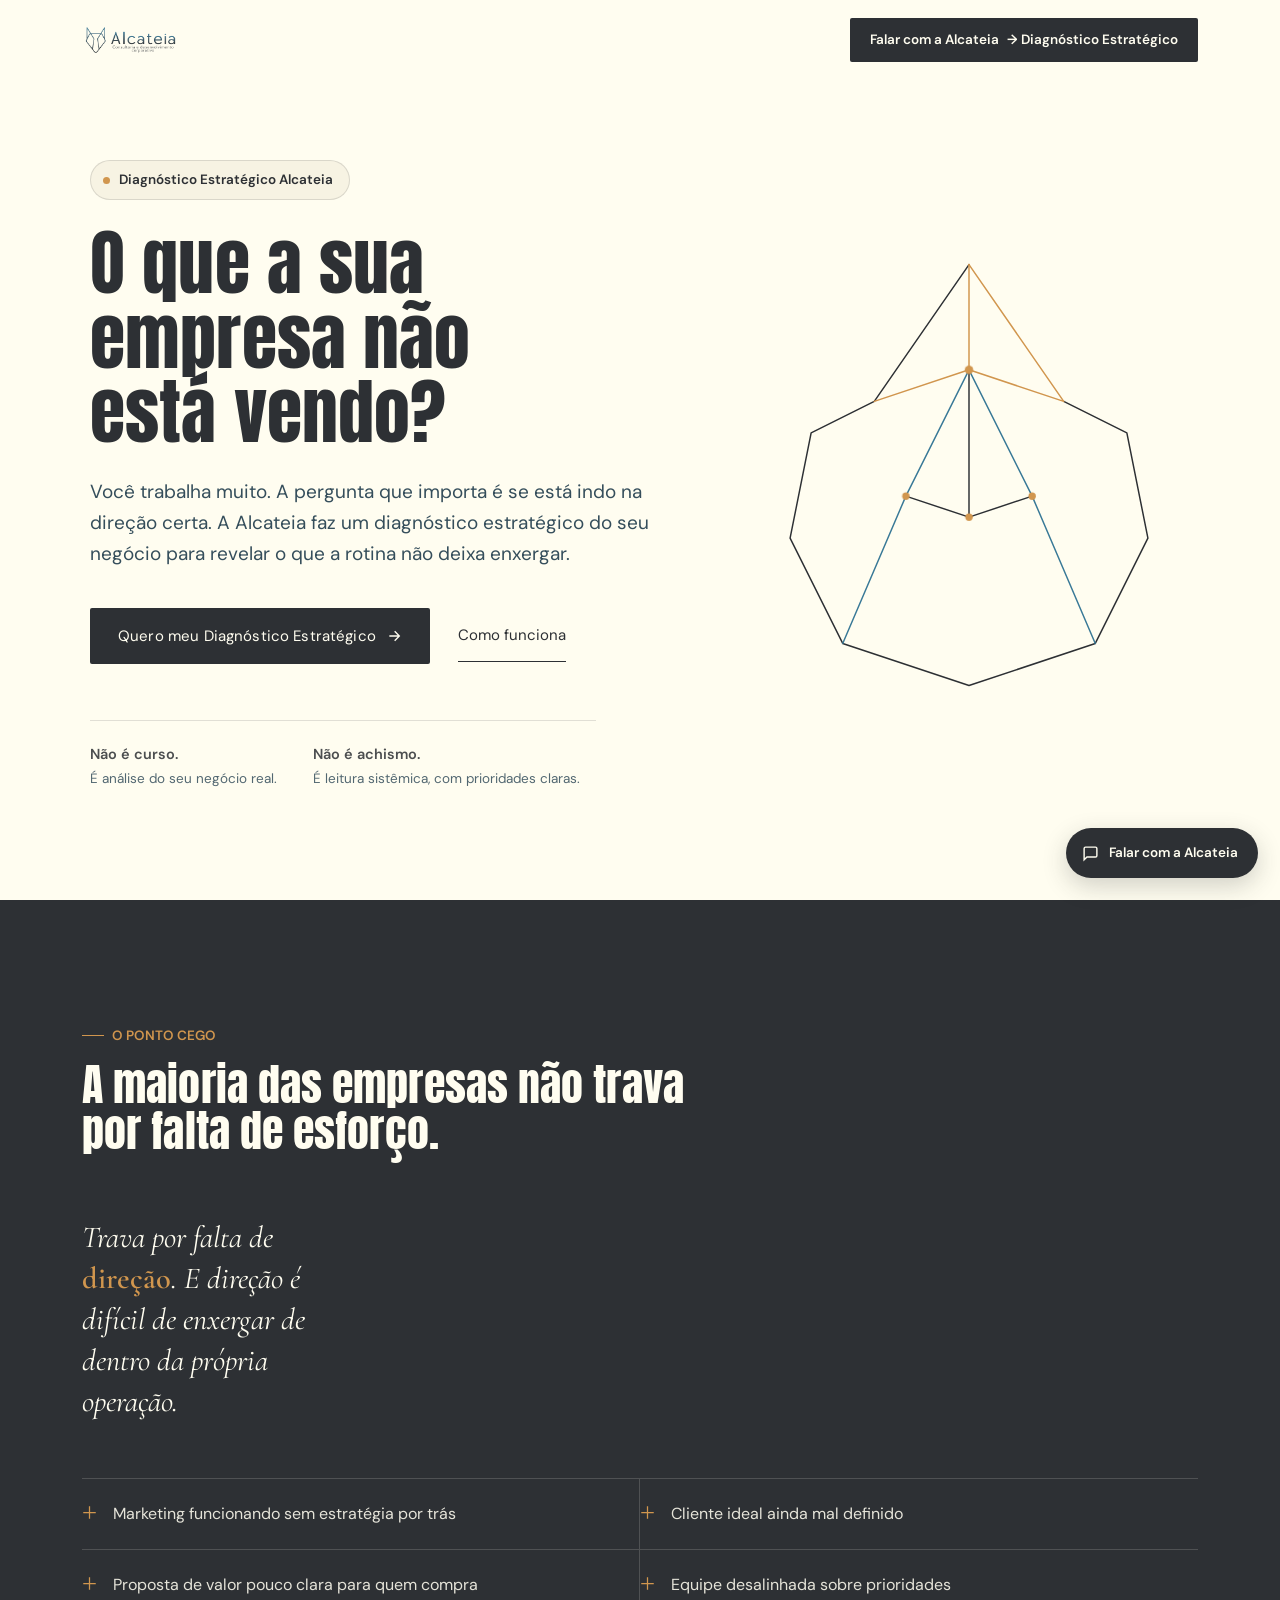
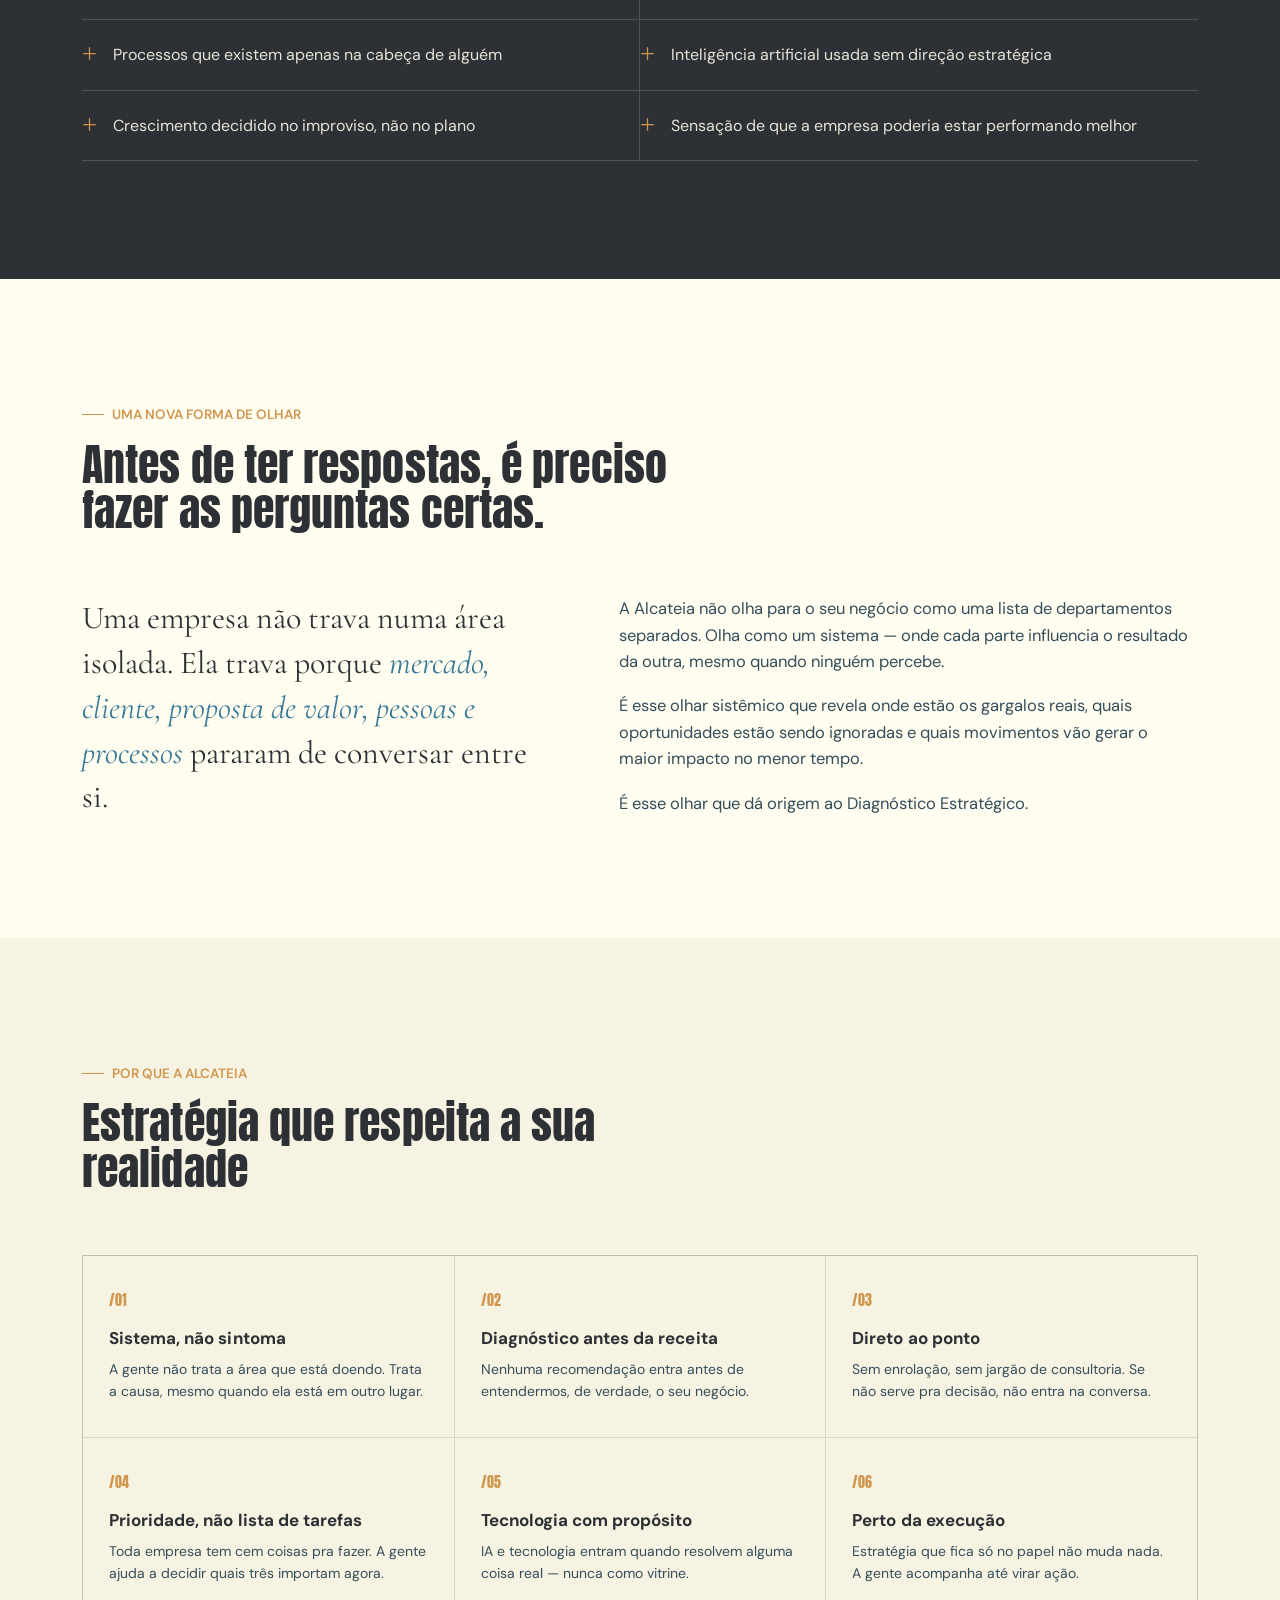
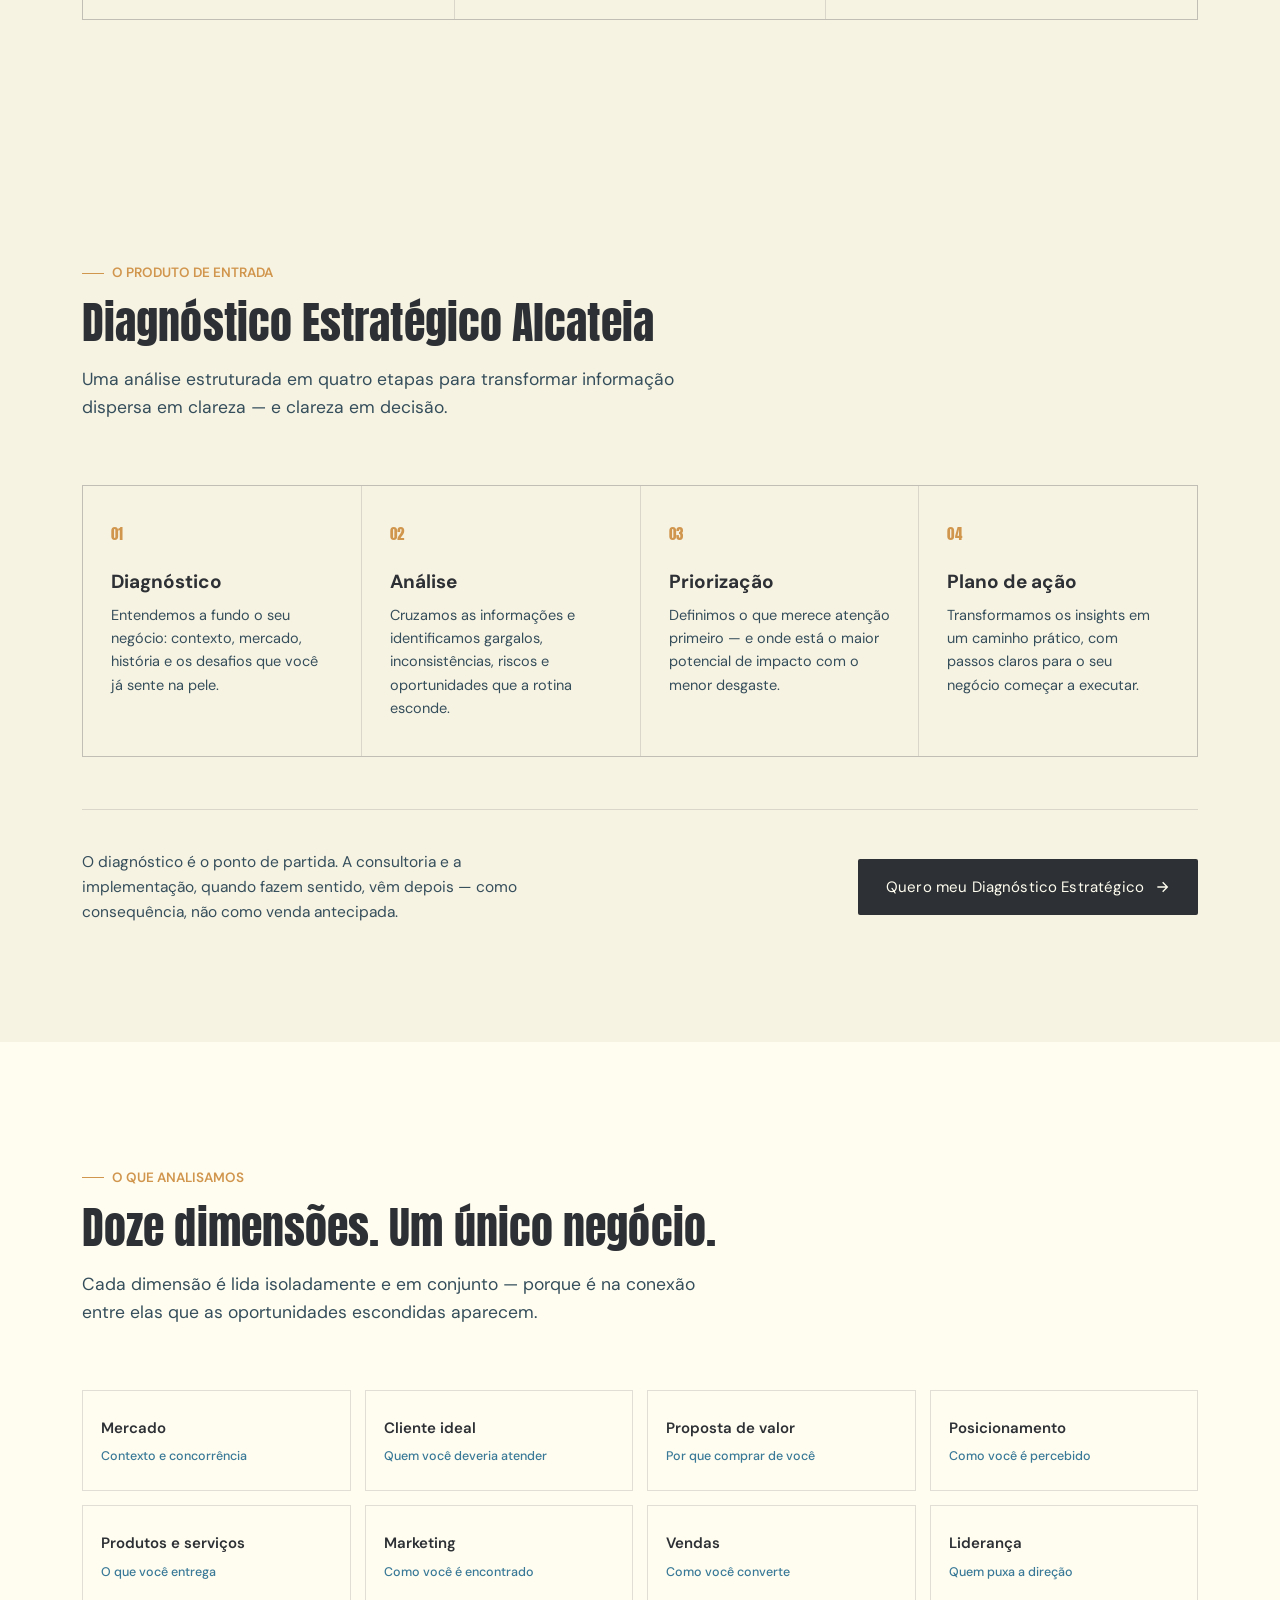
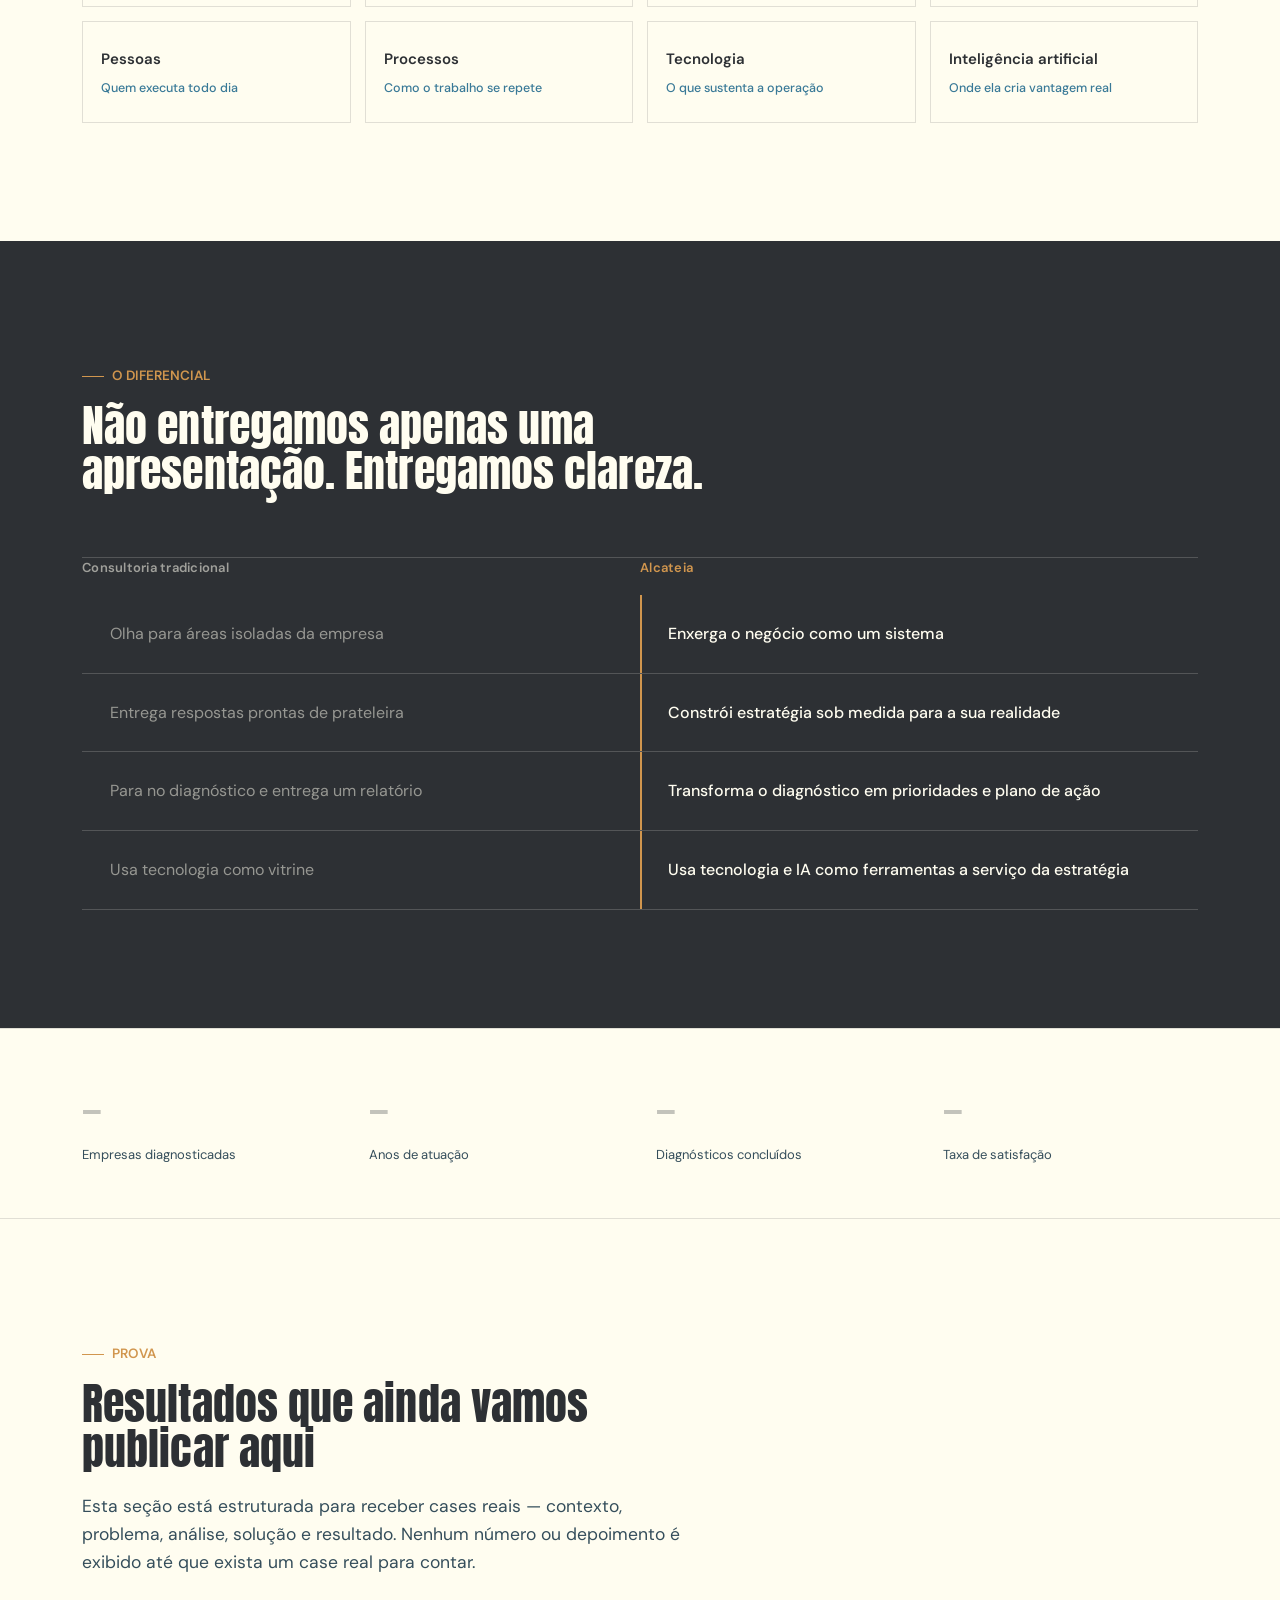
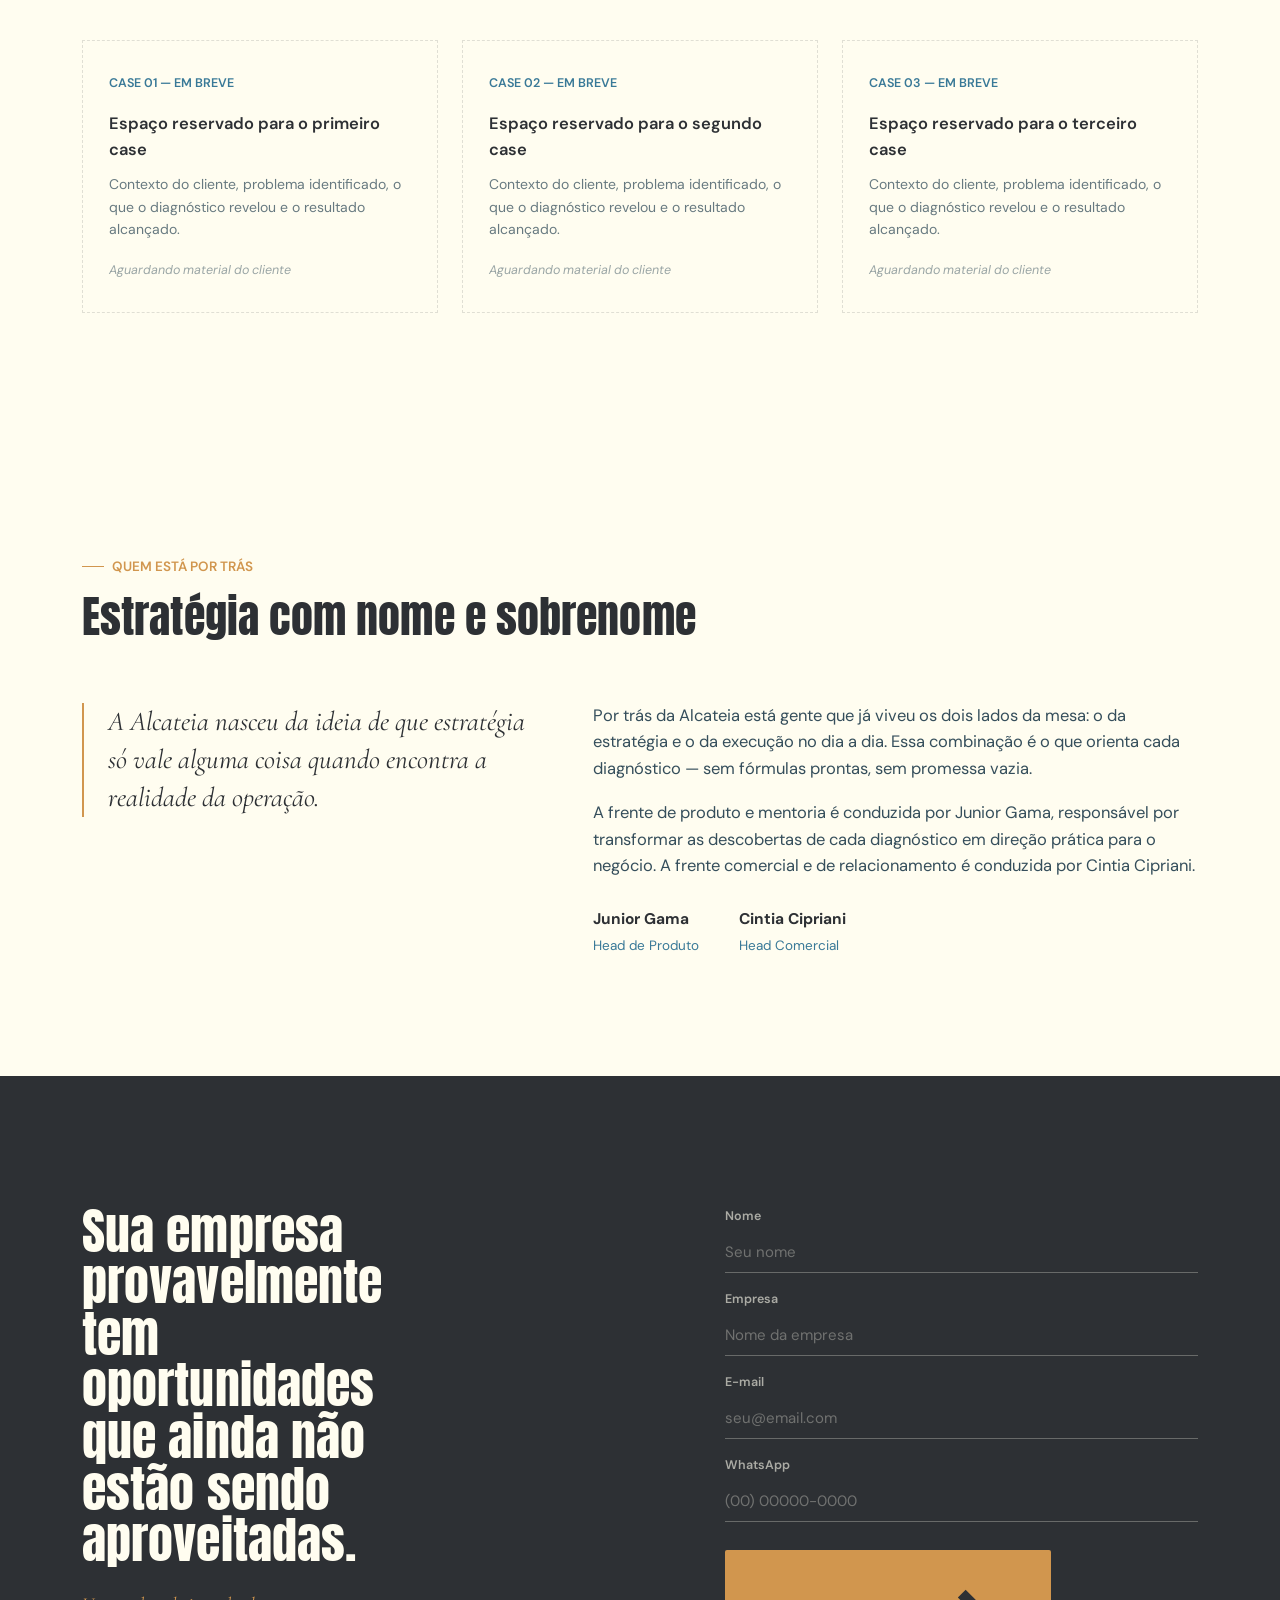
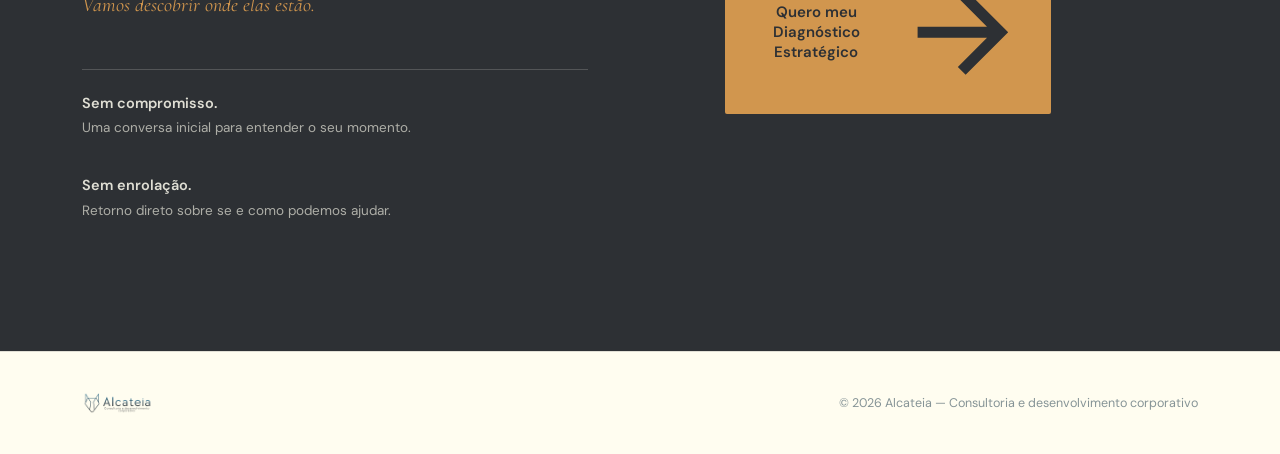
==== index.html @ b259d9ac "Site inicial da Alcateia" ====
<!DOCTYPE html>
<html lang="pt-BR">
<head>
<meta charset="UTF-8">
<meta name="viewport" content="width=device-width, initial-scale=1.0">
<title>Alcateia — O que a sua empresa não está vendo?</title>
<meta name="description" content="A Alcateia realiza um diagnóstico estratégico do seu negócio para revelar gargalos, oportunidades e caminhos de crescimento que a rotina não deixa ver.">
<link rel="preconnect" href="https://fonts.googleapis.com">
<link rel="preconnect" href="https://fonts.gstatic.com" crossorigin>
<link href="https://fonts.googleapis.com/css2?family=Anton&family=DM+Sans:ital,opsz,wght@0,9..40,300;0,9..40,400;0,9..40,500;0,9..40,600;0,9..40,700;1,9..40,400&family=Cormorant+Garamond:ital,wght@0,400;0,500;0,600;1,400&display=swap" rel="stylesheet">
<style>
  :root{
    --cream:#FFFDF0;
    --cream-dim:#F7F3E3;
    --ink:#354e5b;
    --dark:#2d3034;
    --accent:#d1964e;
    --teal:#397997;
    --line: rgba(45,48,52,0.14);
    --max: 1180px;
  }

  *{box-sizing:border-box; margin:0; padding:0;}
  html{scroll-behavior:smooth;}
  body{
    background:var(--cream);
    color:var(--dark);
    font-family:'DM Sans', sans-serif;
    font-weight:400;
    line-height:1.6;
    -webkit-font-smoothing:antialiased;
    overflow-x:hidden;
  }
  @media (prefers-reduced-motion: reduce){
    *{animation-duration:0.001ms !important; animation-iteration-count:1 !important; transition-duration:0.001ms !important; scroll-behavior:auto !important;}
  }

  a{color:inherit; text-decoration:none;}
  img{display:block; max-width:100%;}
  ::selection{background:var(--accent); color:var(--cream);}

  h1,h2,h3{
    font-family:'Anton', sans-serif;
    font-weight:400;
    letter-spacing:0.002em;
    line-height:1.04;
    text-transform:none;
  }

  .eyebrow-quote{
    font-family:'Cormorant Garamond', serif;
    font-style:italic;
    font-weight:500;
  }

  .wrap{
    max-width:var(--max);
    margin:0 auto;
    padding:0 32px;
  }
  @media (max-width:640px){ .wrap{padding:0 22px;} }

  button, .btn{
    font-family:'DM Sans', sans-serif;
    font-weight:600;
    cursor:pointer;
    border:none;
    outline-offset:3px;
  }
  button:focus-visible, a:focus-visible, input:focus-visible, textarea:focus-visible{
    outline: 2px solid var(--teal);
    outline-offset: 3px;
  }

  .btn-primary{
    display:inline-flex;
    align-items:center;
    gap:10px;
    background:var(--dark);
    color:var(--cream);
    padding:16px 28px;
    border-radius:2px;
    font-size:15px;
    letter-spacing:0.01em;
    transition:background .25s ease, transform .25s ease;
  }
  .btn-primary:hover{ background:var(--accent); transform:translateY(-1px); }
  .btn-primary svg{ width:16px; height:16px; transition:transform .25s ease; }
  .btn-primary:hover svg{ transform:translateX(3px); }

  .btn-ghost{
    display:inline-flex;
    align-items:center;
    gap:10px;
    background:transparent;
    color:var(--dark);
    padding:14px 0;
    border-bottom:1.5px solid var(--dark);
    font-size:15px;
    transition:border-color .25s ease, color .25s ease, gap .25s ease;
  }
  .btn-ghost:hover{ border-color:var(--accent); color:var(--accent); gap:14px; }

  /* ===== HEADER ===== */
  header{
    position:fixed;
    top:0; left:0; right:0;
    z-index:100;
    background:rgba(255,253,240,0.86);
    backdrop-filter:blur(10px);
    border-bottom:1px solid transparent;
    transition:border-color .3s ease, background .3s ease;
  }
  header.scrolled{ border-bottom-color:var(--line); }
  .header-inner{
    max-width:var(--max);
    margin:0 auto;
    padding:18px 32px;
    display:flex;
    align-items:center;
    justify-content:space-between;
  }
  @media (max-width:640px){ .header-inner{ padding:14px 22px; } }
  .logo-mark{ height:30px; width:auto; }
  .header-cta{
    display:inline-flex;
    align-items:center;
    gap:8px;
    background:var(--dark);
    color:var(--cream);
    padding:11px 20px;
    border-radius:2px;
    font-size:13.5px;
    font-weight:600;
    transition:background .25s ease;
  }
  .header-cta:hover{ background:var(--accent); }
  @media (max-width:560px){
    .header-cta span{ display:none; }
    .header-cta{ padding:11px 14px; }
  }

  /* ===== HERO ===== */
  .hero{
    position:relative;
    min-height:100svh;
    display:flex;
    align-items:center;
    padding:130px 0 80px;
    overflow:hidden;
  }
  .hero-grid{
    display:grid;
    grid-template-columns:1.15fr 0.85fr;
    gap:60px;
    align-items:center;
  }
  @media (max-width:920px){
    .hero-grid{ grid-template-columns:1fr; gap:56px; }
  }
  .hero-eyebrow{
    display:inline-flex;
    align-items:center;
    gap:9px;
    font-size:13.5px;
    color:var(--dark);
    font-weight:600;
    margin-bottom:26px;
    padding:8px 16px 8px 12px;
    border-radius:999px;
    background:var(--cream-dim);
    border:1px solid var(--line);
  }
  .hero-eyebrow .dot{
    width:7px; height:7px; border-radius:50%; background:var(--accent);
    flex-shrink:0;
  }

  /* floating contact bubble, à la "Chamar no Whatsapp" */
  .float-cta{
    position:fixed;
    right:22px;
    bottom:22px;
    z-index:90;
    display:flex;
    align-items:center;
    gap:10px;
    background:var(--dark);
    color:var(--cream);
    padding:14px 20px 14px 16px;
    border-radius:999px;
    font-size:13.5px;
    font-weight:600;
    box-shadow:0 8px 24px rgba(45,48,52,0.22);
    transition:background .25s ease, transform .25s ease;
  }
  .float-cta:hover{ background:var(--accent); transform:translateY(-2px); }
  .float-cta svg{ width:17px; height:17px; flex-shrink:0; }
  .float-cta span.txt{ white-space:nowrap; }
  @media (max-width:560px){
    .float-cta span.txt{ display:none; }
    .float-cta{ padding:14px; }
  }

  /* numbered "why us" grid, à la Perestroika's "Why peres?" */
  .porque{ background:var(--cream-dim); }
  .porque-grid{
    display:grid;
    grid-template-columns:repeat(3, 1fr);
    gap:1px;
    background:var(--line);
    border:1px solid var(--line);
  }
  @media (max-width:860px){ .porque-grid{ grid-template-columns:repeat(2,1fr); } }
  @media (max-width:560px){ .porque-grid{ grid-template-columns:1fr; } }
  .porque-item{
    background:var(--cream-dim);
    padding:34px 26px;
  }
  .porque-num{
    font-family:'Anton', sans-serif;
    font-size:14px;
    color:var(--accent);
    margin-bottom:18px;
  }
  .porque-item h3{
    font-family:'DM Sans', sans-serif;
    font-weight:700;
    font-size:17px;
    color:var(--dark);
    margin-bottom:10px;
  }
  .porque-item p{ font-size:14px; color:var(--ink); line-height:1.6; }

  /* stat band — structure only, no invented numbers */
  .stat-band{
    border-top:1px solid var(--line);
    border-bottom:1px solid var(--line);
    padding:52px 0;
  }
  .stat-grid{
    display:grid;
    grid-template-columns:repeat(4, 1fr);
    gap:32px;
  }
  @media (max-width:860px){ .stat-grid{ grid-template-columns:repeat(2,1fr); } }
  .stat-item{ text-align:left; }
  .stat-num{
    font-family:'Anton', sans-serif;
    font-size:clamp(1.6rem, 3vw, 2.2rem);
    color:var(--dark);
    opacity:0.28;
  }
  .stat-label{ font-size:13px; color:var(--ink); margin-top:8px; }
  .hero h1{
    font-size:clamp(2.6rem, 5.6vw, 4.6rem);
    color:var(--dark);
    max-width:12.5ch;
  }
  .hero-sub{
    margin-top:26px;
    font-size:19px;
    color:var(--ink);
    max-width:46ch;
    line-height:1.65;
  }
  .hero-actions{
    margin-top:38px;
    display:flex;
    align-items:center;
    gap:28px;
    flex-wrap:wrap;
  }
  .hero-note{
    margin-top:56px;
    padding-top:22px;
    border-top:1px solid var(--line);
    display:flex;
    gap:36px;
    flex-wrap:wrap;
    max-width:46ch;
  }
  .hero-note-item{ font-size:13.5px; color:var(--ink); opacity:0.85; }
  .hero-note-item b{ display:block; color:var(--dark); font-size:14.5px; margin-bottom:2px; font-weight:600; }

  /* faceted wolf-line visual */
  .hero-visual{
    position:relative;
    aspect-ratio:1/1.05;
    display:flex;
    align-items:center;
    justify-content:center;
  }
  .hero-visual svg{ width:100%; height:100%; overflow:visible; }
  .facet-line{
    fill:none;
    stroke:var(--dark);
    stroke-width:1.4;
    stroke-linejoin:round;
    stroke-linecap:round;
    stroke-dasharray:1400;
    stroke-dashoffset:1400;
    animation:draw 2.4s cubic-bezier(.2,.7,.2,1) forwards;
    animation-delay:.3s;
  }
  .facet-line.accent{ stroke:var(--accent); animation-delay:.6s; }
  .facet-line.teal{ stroke:var(--teal); animation-delay:.9s; }
  .facet-dot{
    fill:var(--accent);
    opacity:0;
    animation:dotIn .6s ease forwards;
  }
  @keyframes draw{ to{ stroke-dashoffset:0; } }
  @keyframes dotIn{ to{ opacity:1; } }

  /* ===== SECTION SCAFFOLDING ===== */
  section{ position:relative; padding:118px 0; }
  @media (max-width:720px){ section{ padding:76px 0; } }

  .section-head{
    max-width:640px;
    margin-bottom:64px;
  }
  .section-kicker{
    font-size:13.5px;
    font-weight:600;
    color:var(--accent);
    margin-bottom:16px;
  }
  .section-head h2{
    font-size:clamp(1.9rem, 3.4vw, 2.75rem);
    color:var(--dark);
  }
  .section-head p{
    margin-top:20px;
    font-size:17.5px;
    color:var(--ink);
    max-width:52ch;
  }

  .reveal{
    opacity:0;
    transform:translateY(18px);
    transition:opacity .7s ease, transform .7s ease;
  }
  .reveal.in{ opacity:1; transform:translateY(0); }

  /* ===== PROBLEMA ===== */
  .problema{ background:var(--dark); color:var(--cream); }
  .problema .section-kicker{ color:var(--accent); }
  .problema .section-head h2{ color:var(--cream); }
  .problema .section-head p{ color:rgba(255,253,240,0.72); }

  .blindspot-lede{
    font-family:'Cormorant Garamond', serif;
    font-style:italic;
    font-size:clamp(1.4rem, 2.4vw, 1.9rem);
    color:var(--cream);
    max-width:22ch;
    line-height:1.35;
    margin-bottom:56px;
  }
  .blindspot-lede b{ font-weight:600; color:var(--accent); font-style:normal; }

  .blindspot-list{
    display:grid;
    grid-template-columns:repeat(2, 1fr);
    gap:0;
    border-top:1px solid rgba(255,253,240,0.16);
  }
  @media (max-width:720px){ .blindspot-list{ grid-template-columns:1fr; } }
  .blindspot-item{
    padding:22px 20px 22px 0;
    border-bottom:1px solid rgba(255,253,240,0.16);
    font-size:16px;
    color:rgba(255,253,240,0.88);
    display:flex;
    align-items:flex-start;
    gap:16px;
  }
  .blindspot-item:nth-child(odd){ padding-right:36px; border-right:1px solid rgba(255,253,240,0.16); }
  @media (max-width:720px){ .blindspot-item:nth-child(odd){ border-right:none; padding-right:0; } }
  .blindspot-item svg{ width:15px; height:15px; margin-top:4px; flex-shrink:0; color:var(--accent); }

  /* ===== PERSPECTIVA ===== */
  .perspectiva-body{
    display:grid;
    grid-template-columns:0.9fr 1.1fr;
    gap:64px;
    align-items:start;
  }
  @media (max-width:860px){ .perspectiva-body{ grid-template-columns:1fr; gap:44px; } }
  .perspectiva-quote{
    font-family:'Cormorant Garamond', serif;
    font-size:clamp(1.5rem, 2.6vw, 2rem);
    line-height:1.4;
    color:var(--dark);
  }
  .perspectiva-quote em{ color:var(--teal); font-style:italic; }
  .perspectiva-text p{ font-size:16.5px; color:var(--ink); margin-bottom:18px; max-width:52ch; }
  .perspectiva-text p:last-child{ margin-bottom:0; }

  /* ===== DIAGNÓSTICO / PROCESSO ===== */
  .diagnostico{ background:var(--cream-dim); }
  .steps{
    display:grid;
    grid-template-columns:repeat(4, 1fr);
    gap:1px;
    background:var(--line);
    border:1px solid var(--line);
  }
  @media (max-width:920px){ .steps{ grid-template-columns:repeat(2, 1fr); } }
  @media (max-width:560px){ .steps{ grid-template-columns:1fr; } }
  .step{
    background:var(--cream-dim);
    padding:36px 28px;
    position:relative;
  }
  .step-num{
    font-family:'Anton', sans-serif;
    font-size:15px;
    color:var(--accent);
    margin-bottom:26px;
    letter-spacing:0.02em;
  }
  .step h3{
    font-family:'DM Sans', sans-serif;
    font-weight:700;
    font-size:19px;
    color:var(--dark);
    margin-bottom:12px;
    text-transform:none;
  }
  .step p{ font-size:14.5px; color:var(--ink); line-height:1.6; }

  .diag-cta-row{
    margin-top:52px;
    display:flex;
    align-items:center;
    justify-content:space-between;
    gap:24px;
    flex-wrap:wrap;
    padding-top:40px;
    border-top:1px solid var(--line);
  }
  .diag-cta-row p{ font-size:15.5px; color:var(--ink); max-width:44ch; }

  /* ===== DIMENSÕES (o que analisamos) ===== */
  .dimensoes-grid{
    position:relative;
  }
  .dim-network{
    display:grid;
    grid-template-columns:repeat(4, 1fr);
    gap:14px;
  }
  @media (max-width:860px){ .dim-network{ grid-template-columns:repeat(3, 1fr); } }
  @media (max-width:560px){ .dim-network{ grid-template-columns:repeat(2, 1fr); } }
  .dim-node{
    border:1px solid var(--line);
    padding:24px 18px;
    background:var(--cream);
    transition:border-color .25s ease, background .25s ease, transform .25s ease;
  }
  .dim-node:hover{ border-color:var(--accent); background:#fffef8; transform:translateY(-2px); }
  .dim-node span{ font-size:15px; font-weight:600; color:var(--dark); }
  .dim-node small{ display:block; margin-top:6px; font-size:12.5px; color:var(--teal); font-weight:500; }

  /* ===== DIFERENCIAL ===== */
  .diferencial{ background:var(--dark); color:var(--cream); }
  .diferencial .section-kicker{ color:var(--accent); }
  .diferencial .section-head h2{ color:var(--cream); }
  .diferencial .section-head p{ color:rgba(255,253,240,0.72); }

  .compare{
    border-top:1px solid rgba(255,253,240,0.18);
  }
  .compare-row{
    display:grid;
    grid-template-columns:1fr 1fr;
    border-bottom:1px solid rgba(255,253,240,0.18);
  }
  .compare-row .cell{
    padding:26px 28px;
    font-size:16px;
  }
  .compare-row .cell.trad{ color:rgba(255,253,240,0.5); }
  .compare-row .cell.alc{ color:var(--cream); font-weight:500; position:relative; }
  .compare-row .cell.alc::before{
    content:'';
    position:absolute; left:0; top:0; bottom:0; width:2px;
    background:var(--accent);
  }
  @media (max-width:640px){
    .compare-row{ grid-template-columns:1fr; }
    .compare-row .cell.trad{ border-bottom:1px solid rgba(255,253,240,0.1); }
  }
  .compare-head{
    display:grid;
    grid-template-columns:1fr 1fr;
    padding-bottom:16px;
  }
  .compare-head span{ font-size:13px; font-weight:600; letter-spacing:0.02em; color:rgba(255,253,240,0.55); }
  .compare-head span.alc{ color:var(--accent); }
  @media (max-width:640px){ .compare-head{ display:none; } }

  /* ===== PROVAS / CASES ===== */
  .cases-grid{
    display:grid;
    grid-template-columns:repeat(3, 1fr);
    gap:24px;
  }
  @media (max-width:860px){ .cases-grid{ grid-template-columns:1fr; } }
  .case-card{
    border:1px dashed var(--line);
    padding:32px 26px;
    min-height:220px;
    display:flex;
    flex-direction:column;
    justify-content:space-between;
  }
  .case-card .case-tag{ font-size:12.5px; color:var(--teal); font-weight:600; margin-bottom:18px; }
  .case-card h4{ font-size:16.5px; font-weight:600; color:var(--dark); margin-bottom:10px; }
  .case-card p{ font-size:14px; color:var(--ink); opacity:0.75; }
  .case-card .placeholder-note{
    margin-top:20px;
    font-size:12.5px;
    color:var(--ink);
    opacity:0.5;
    font-style:italic;
  }

  /* ===== SOBRE ===== */
  .sobre-body{
    display:grid;
    grid-template-columns:0.85fr 1.15fr;
    gap:64px;
    align-items:start;
  }
  @media (max-width:860px){ .sobre-body{ grid-template-columns:1fr; gap:40px; } }
  .sobre-quote{
    font-family:'Cormorant Garamond', serif;
    font-style:italic;
    font-size:clamp(1.3rem, 2.2vw, 1.7rem);
    color:var(--dark);
    line-height:1.4;
    border-left:2px solid var(--accent);
    padding-left:24px;
  }
  .sobre-text p{ font-size:16.5px; color:var(--ink); margin-bottom:18px; max-width:56ch; }
  .sobre-names{
    margin-top:28px;
    display:flex;
    gap:40px;
    flex-wrap:wrap;
  }
  .sobre-name b{ display:block; font-size:15.5px; color:var(--dark); font-weight:700; }
  .sobre-name span{ font-size:13.5px; color:var(--teal); }

  /* ===== CTA FINAL ===== */
  .cta-final{
    background:var(--dark);
    color:var(--cream);
    padding:130px 0;
  }
  .cta-final-inner{
    display:grid;
    grid-template-columns:1.1fr 0.9fr;
    gap:64px;
  }
  @media (max-width:920px){ .cta-final-inner{ grid-template-columns:1fr; gap:48px; } }
  .cta-final h2{
    font-size:clamp(2.1rem, 4vw, 3.1rem);
    color:var(--cream);
    max-width:14ch;
  }
  .cta-final .lede{
    margin-top:22px;
    font-family:'Cormorant Garamond', serif;
    font-style:italic;
    font-size:20px;
    color:var(--accent);
  }

  form.leadform{
    display:flex;
    flex-direction:column;
    gap:16px;
  }
  .leadform label{
    font-size:12.5px;
    font-weight:600;
    color:rgba(255,253,240,0.6);
    margin-bottom:6px;
    display:block;
  }
  .leadform input, .leadform textarea{
    width:100%;
    background:transparent;
    border:none;
    border-bottom:1px solid rgba(255,253,240,0.28);
    color:var(--cream);
    font-family:'DM Sans', sans-serif;
    font-size:15px;
    padding:10px 0;
    transition:border-color .25s ease;
  }
  .leadform input::placeholder, .leadform textarea::placeholder{ color:rgba(255,253,240,0.32); }
  .leadform input:focus, .leadform textarea:focus{ border-color:var(--accent); outline:none; }
  .leadform button{
    margin-top:12px;
    background:var(--accent);
    color:var(--dark);
    padding:16px 28px;
    border-radius:2px;
    font-size:15px;
    display:inline-flex;
    align-items:center;
    justify-content:center;
    gap:10px;
    transition:background .25s ease, transform .25s ease;
    align-self:flex-start;
  }
  .leadform button:hover{ background:var(--cream); transform:translateY(-1px); }
  .form-success{
    display:none;
    padding:20px 0;
    font-size:15px;
    color:var(--accent);
  }

  /* ===== FOOTER ===== */
  footer{
    padding:40px 0;
    border-top:1px solid var(--line);
  }
  .footer-inner{
    display:flex;
    align-items:center;
    justify-content:space-between;
    flex-wrap:wrap;
    gap:16px;
  }
  .footer-inner .logo-mark{ height:22px; }
  .footer-meta{ font-size:12.5px; color:var(--ink); opacity:0.6; }

  /* stat / cross-reference small caps used sparingly, only where content is a real sequence */
  .kicker-line{
    display:inline-flex;
    align-items:center;
    gap:8px;
  }
  .kicker-line .rule{ width:22px; height:1px; background:var(--accent); }
</style>
</head>
<body>

<header id="siteHeader">
  <div class="header-inner">
    <img class="logo-mark" src="[data-uri]" alt="Alcateia">
    <a href="#cta-final" class="header-cta">Falar com a Alcateia <span>→ Diagnóstico Estratégico</span></a>
  </div>
</header>

<a href="#cta-final" class="float-cta">
  <svg viewBox="0 0 24 24" fill="none" stroke="currentColor" stroke-width="2"><path d="M21 15a2 2 0 0 1-2 2H7l-4 4V5a2 2 0 0 1 2-2h14a2 2 0 0 1 2 2z"/></svg>
  <span class="txt">Falar com a Alcateia</span>
</a>

<main>

  <!-- ================= HERO ================= -->
  <section class="hero">
    <div class="wrap hero-grid">
      <div>
        <div class="hero-eyebrow"><span class="dot"></span> Diagnóstico Estratégico Alcateia</div>
        <h1>O que a sua empresa não está vendo?</h1>
        <p class="hero-sub">Você trabalha muito. A pergunta que importa é se está indo na direção certa. A Alcateia faz um diagnóstico estratégico do seu negócio para revelar o que a rotina não deixa enxergar.</p>
        <div class="hero-actions">
          <a href="#cta-final" class="btn-primary">Quero meu Diagnóstico Estratégico
            <svg viewBox="0 0 24 24" fill="none" stroke="currentColor" stroke-width="2"><path d="M5 12h14M13 5l7 7-7 7"/></svg>
          </a>
          <a href="#diagnostico" class="btn-ghost">Como funciona</a>
        </div>
        <div class="hero-note">
          <div class="hero-note-item"><b>Não é curso.</b>É análise do seu negócio real.</div>
          <div class="hero-note-item"><b>Não é achismo.</b>É leitura sistêmica, com prioridades claras.</div>
        </div>
      </div>
      <div class="hero-visual" aria-hidden="true">
        <svg viewBox="0 0 420 440">
          <polyline class="facet-line" points="210,20 120,150 60,180 40,280 90,380 210,420 330,380 380,280 360,180 300,150" />
          <polyline class="facet-line accent" points="210,20 210,120 120,150" />
          <polyline class="facet-line accent" points="210,120 300,150 210,20" />
          <polyline class="facet-line teal" points="210,120 150,240 90,380" />
          <polyline class="facet-line teal" points="210,120 270,240 330,380" />
          <polyline class="facet-line" points="150,240 210,260 270,240" />
          <polyline class="facet-line" points="210,120 210,260" />
          <circle class="facet-dot" cx="210" cy="120" r="4" style="animation-delay:1.8s"/>
          <circle class="facet-dot" cx="150" cy="240" r="3.5" style="animation-delay:2s"/>
          <circle class="facet-dot" cx="270" cy="240" r="3.5" style="animation-delay:2.1s"/>
          <circle class="facet-dot" cx="210" cy="260" r="3.5" style="animation-delay:2.2s"/>
        </svg>
      </div>
    </div>
  </section>

  <!-- ================= O PONTO CEGO (PROBLEMA) ================= -->
  <section class="problema" id="problema">
    <div class="wrap">
      <div class="section-head reveal">
        <div class="section-kicker kicker-line"><span class="rule"></span>O PONTO CEGO</div>
        <h2>A maioria das empresas não trava por falta de esforço.</h2>
      </div>
      <p class="blindspot-lede reveal">Trava por falta de <b>direção</b>. E direção é difícil de enxergar de dentro da própria operação.</p>
      <ul class="blindspot-list reveal">
        <li class="blindspot-item"><svg viewBox="0 0 24 24" fill="none" stroke="currentColor" stroke-width="2"><path d="M12 2v20M2 12h20"/></svg>Marketing funcionando sem estratégia por trás</li>
        <li class="blindspot-item"><svg viewBox="0 0 24 24" fill="none" stroke="currentColor" stroke-width="2"><path d="M12 2v20M2 12h20"/></svg>Cliente ideal ainda mal definido</li>
        <li class="blindspot-item"><svg viewBox="0 0 24 24" fill="none" stroke="currentColor" stroke-width="2"><path d="M12 2v20M2 12h20"/></svg>Proposta de valor pouco clara para quem compra</li>
        <li class="blindspot-item"><svg viewBox="0 0 24 24" fill="none" stroke="currentColor" stroke-width="2"><path d="M12 2v20M2 12h20"/></svg>Equipe desalinhada sobre prioridades</li>
        <li class="blindspot-item"><svg viewBox="0 0 24 24" fill="none" stroke="currentColor" stroke-width="2"><path d="M12 2v20M2 12h20"/></svg>Processos que existem apenas na cabeça de alguém</li>
        <li class="blindspot-item"><svg viewBox="0 0 24 24" fill="none" stroke="currentColor" stroke-width="2"><path d="M12 2v20M2 12h20"/></svg>Inteligência artificial usada sem direção estratégica</li>
        <li class="blindspot-item"><svg viewBox="0 0 24 24" fill="none" stroke="currentColor" stroke-width="2"><path d="M12 2v20M2 12h20"/></svg>Crescimento decidido no improviso, não no plano</li>
        <li class="blindspot-item"><svg viewBox="0 0 24 24" fill="none" stroke="currentColor" stroke-width="2"><path d="M12 2v20M2 12h20"/></svg>Sensação de que a empresa poderia estar performando melhor</li>
      </ul>
    </div>
  </section>

  <!-- ================= NOVA PERSPECTIVA ================= -->
  <section id="perspectiva">
    <div class="wrap">
      <div class="section-head reveal">
        <div class="section-kicker kicker-line"><span class="rule"></span>UMA NOVA FORMA DE OLHAR</div>
        <h2>Antes de ter respostas, é preciso fazer as perguntas certas.</h2>
      </div>
      <div class="perspectiva-body reveal">
        <p class="perspectiva-quote">Uma empresa não trava numa área isolada. Ela trava porque <em>mercado, cliente, proposta de valor, pessoas e processos</em> pararam de conversar entre si.</p>
        <div class="perspectiva-text">
          <p>A Alcateia não olha para o seu negócio como uma lista de departamentos separados. Olha como um sistema — onde cada parte influencia o resultado da outra, mesmo quando ninguém percebe.</p>
          <p>É esse olhar sistêmico que revela onde estão os gargalos reais, quais oportunidades estão sendo ignoradas e quais movimentos vão gerar o maior impacto no menor tempo.</p>
          <p>É esse olhar que dá origem ao Diagnóstico Estratégico.</p>
        </div>
      </div>
    </div>
  </section>

  <!-- ================= POR QUE A ALCATEIA ================= -->
  <section class="porque" id="porque">
    <div class="wrap">
      <div class="section-head reveal">
        <div class="section-kicker kicker-line"><span class="rule"></span>POR QUE A ALCATEIA</div>
        <h2>Estratégia que respeita a sua realidade</h2>
      </div>
      <div class="porque-grid reveal">
        <div class="porque-item"><div class="porque-num">/01</div><h3>Sistema, não sintoma</h3><p>A gente não trata a área que está doendo. Trata a causa, mesmo quando ela está em outro lugar.</p></div>
        <div class="porque-item"><div class="porque-num">/02</div><h3>Diagnóstico antes da receita</h3><p>Nenhuma recomendação entra antes de entendermos, de verdade, o seu negócio.</p></div>
        <div class="porque-item"><div class="porque-num">/03</div><h3>Direto ao ponto</h3><p>Sem enrolação, sem jargão de consultoria. Se não serve pra decisão, não entra na conversa.</p></div>
        <div class="porque-item"><div class="porque-num">/04</div><h3>Prioridade, não lista de tarefas</h3><p>Toda empresa tem cem coisas pra fazer. A gente ajuda a decidir quais três importam agora.</p></div>
        <div class="porque-item"><div class="porque-num">/05</div><h3>Tecnologia com propósito</h3><p>IA e tecnologia entram quando resolvem alguma coisa real — nunca como vitrine.</p></div>
        <div class="porque-item"><div class="porque-num">/06</div><h3>Perto da execução</h3><p>Estratégia que fica só no papel não muda nada. A gente acompanha até virar ação.</p></div>
      </div>
    </div>
  </section>

  <!-- ================= DIAGNÓSTICO ================= -->
  <section class="diagnostico" id="diagnostico">
    <div class="wrap">
      <div class="section-head reveal">
        <div class="section-kicker kicker-line"><span class="rule"></span>O PRODUTO DE ENTRADA</div>
        <h2>Diagnóstico Estratégico Alcateia</h2>
        <p>Uma análise estruturada em quatro etapas para transformar informação dispersa em clareza — e clareza em decisão.</p>
      </div>
      <div class="steps reveal">
        <div class="step">
          <div class="step-num">01</div>
          <h3>Diagnóstico</h3>
          <p>Entendemos a fundo o seu negócio: contexto, mercado, história e os desafios que você já sente na pele.</p>
        </div>
        <div class="step">
          <div class="step-num">02</div>
          <h3>Análise</h3>
          <p>Cruzamos as informações e identificamos gargalos, inconsistências, riscos e oportunidades que a rotina esconde.</p>
        </div>
        <div class="step">
          <div class="step-num">03</div>
          <h3>Priorização</h3>
          <p>Definimos o que merece atenção primeiro — e onde está o maior potencial de impacto com o menor desgaste.</p>
        </div>
        <div class="step">
          <div class="step-num">04</div>
          <h3>Plano de ação</h3>
          <p>Transformamos os insights em um caminho prático, com passos claros para o seu negócio começar a executar.</p>
        </div>
      </div>
      <div class="diag-cta-row">
        <p>O diagnóstico é o ponto de partida. A consultoria e a implementação, quando fazem sentido, vêm depois — como consequência, não como venda antecipada.</p>
        <a href="#cta-final" class="btn-primary">Quero meu Diagnóstico Estratégico
          <svg viewBox="0 0 24 24" fill="none" stroke="currentColor" stroke-width="2"><path d="M5 12h14M13 5l7 7-7 7"/></svg>
        </a>
      </div>
    </div>
  </section>

  <!-- ================= O QUE ANALISAMOS ================= -->
  <section id="dimensoes">
    <div class="wrap">
      <div class="section-head reveal">
        <div class="section-kicker kicker-line"><span class="rule"></span>O QUE ANALISAMOS</div>
        <h2>Doze dimensões. Um único negócio.</h2>
        <p>Cada dimensão é lida isoladamente e em conjunto — porque é na conexão entre elas que as oportunidades escondidas aparecem.</p>
      </div>
      <div class="dim-network reveal">
        <div class="dim-node"><span>Mercado</span><small>Contexto e concorrência</small></div>
        <div class="dim-node"><span>Cliente ideal</span><small>Quem você deveria atender</small></div>
        <div class="dim-node"><span>Proposta de valor</span><small>Por que comprar de você</small></div>
        <div class="dim-node"><span>Posicionamento</span><small>Como você é percebido</small></div>
        <div class="dim-node"><span>Produtos e serviços</span><small>O que você entrega</small></div>
        <div class="dim-node"><span>Marketing</span><small>Como você é encontrado</small></div>
        <div class="dim-node"><span>Vendas</span><small>Como você converte</small></div>
        <div class="dim-node"><span>Liderança</span><small>Quem puxa a direção</small></div>
        <div class="dim-node"><span>Pessoas</span><small>Quem executa todo dia</small></div>
        <div class="dim-node"><span>Processos</span><small>Como o trabalho se repete</small></div>
        <div class="dim-node"><span>Tecnologia</span><small>O que sustenta a operação</small></div>
        <div class="dim-node"><span>Inteligência artificial</span><small>Onde ela cria vantagem real</small></div>
      </div>
    </div>
  </section>

  <!-- ================= DIFERENCIAL ================= -->
  <section class="diferencial" id="diferencial">
    <div class="wrap">
      <div class="section-head reveal">
        <div class="section-kicker kicker-line"><span class="rule"></span>O DIFERENCIAL</div>
        <h2>Não entregamos apenas uma apresentação. Entregamos clareza.</h2>
      </div>
      <div class="compare reveal">
        <div class="compare-head">
          <span>Consultoria tradicional</span>
          <span class="alc">Alcateia</span>
        </div>
        <div class="compare-row">
          <div class="cell trad">Olha para áreas isoladas da empresa</div>
          <div class="cell alc">Enxerga o negócio como um sistema</div>
        </div>
        <div class="compare-row">
          <div class="cell trad">Entrega respostas prontas de prateleira</div>
          <div class="cell alc">Constrói estratégia sob medida para a sua realidade</div>
        </div>
        <div class="compare-row">
          <div class="cell trad">Para no diagnóstico e entrega um relatório</div>
          <div class="cell alc">Transforma o diagnóstico em prioridades e plano de ação</div>
        </div>
        <div class="compare-row">
          <div class="cell trad">Usa tecnologia como vitrine</div>
          <div class="cell alc">Usa tecnologia e IA como ferramentas a serviço da estratégia</div>
        </div>
      </div>
    </div>
  </section>

  <!-- ================= FAIXA DE NÚMEROS (estrutura, sem dados inventados) ================= -->
  <section class="stat-band" id="numeros">
    <div class="wrap">
      <div class="stat-grid reveal">
        <div class="stat-item"><div class="stat-num">—</div><div class="stat-label">Empresas diagnosticadas</div></div>
        <div class="stat-item"><div class="stat-num">—</div><div class="stat-label">Anos de atuação</div></div>
        <div class="stat-item"><div class="stat-num">—</div><div class="stat-label">Diagnósticos concluídos</div></div>
        <div class="stat-item"><div class="stat-num">—</div><div class="stat-label">Taxa de satisfação</div></div>
      </div>
    </div>
  </section>

  <!-- ================= PROVAS / CASES ================= -->
  <section id="provas">
    <div class="wrap">
      <div class="section-head reveal">
        <div class="section-kicker kicker-line"><span class="rule"></span>PROVA</div>
        <h2>Resultados que ainda vamos publicar aqui</h2>
        <p>Esta seção está estruturada para receber cases reais — contexto, problema, análise, solução e resultado. Nenhum número ou depoimento é exibido até que exista um case real para contar.</p>
      </div>
      <div class="cases-grid reveal">
        <div class="case-card">
          <div>
            <div class="case-tag">CASE 01 — EM BREVE</div>
            <h4>Espaço reservado para o primeiro case</h4>
            <p>Contexto do cliente, problema identificado, o que o diagnóstico revelou e o resultado alcançado.</p>
          </div>
          <div class="placeholder-note">Aguardando material do cliente</div>
        </div>
        <div class="case-card">
          <div>
            <div class="case-tag">CASE 02 — EM BREVE</div>
            <h4>Espaço reservado para o segundo case</h4>
            <p>Contexto do cliente, problema identificado, o que o diagnóstico revelou e o resultado alcançado.</p>
          </div>
          <div class="placeholder-note">Aguardando material do cliente</div>
        </div>
        <div class="case-card">
          <div>
            <div class="case-tag">CASE 03 — EM BREVE</div>
            <h4>Espaço reservado para o terceiro case</h4>
            <p>Contexto do cliente, problema identificado, o que o diagnóstico revelou e o resultado alcançado.</p>
          </div>
          <div class="placeholder-note">Aguardando material do cliente</div>
        </div>
      </div>
    </div>
  </section>

  <!-- ================= SOBRE (near the end, humanized) ================= -->
  <section id="sobre">
    <div class="wrap">
      <div class="section-head reveal">
        <div class="section-kicker kicker-line"><span class="rule"></span>QUEM ESTÁ POR TRÁS</div>
        <h2>Estratégia com nome e sobrenome</h2>
      </div>
      <div class="sobre-body reveal">
        <p class="sobre-quote">A Alcateia nasceu da ideia de que estratégia só vale alguma coisa quando encontra a realidade da operação.</p>
        <div class="sobre-text">
          <p>Por trás da Alcateia está gente que já viveu os dois lados da mesa: o da estratégia e o da execução no dia a dia. Essa combinação é o que orienta cada diagnóstico — sem fórmulas prontas, sem promessa vazia.</p>
          <p>A frente de produto e mentoria é conduzida por Junior Gama, responsável por transformar as descobertas de cada diagnóstico em direção prática para o negócio. A frente comercial e de relacionamento é conduzida por Cintia Cipriani.</p>
          <div class="sobre-names">
            <div class="sobre-name"><b>Junior Gama</b><span>Head de Produto</span></div>
            <div class="sobre-name"><b>Cintia Cipriani</b><span>Head Comercial</span></div>
          </div>
        </div>
      </div>
    </div>
  </section>

  <!-- ================= CTA FINAL ================= -->
  <section class="cta-final" id="cta-final">
    <div class="wrap cta-final-inner">
      <div>
        <h2>Sua empresa provavelmente tem oportunidades que ainda não estão sendo aproveitadas.</h2>
        <p class="lede">Vamos descobrir onde elas estão.</p>
        <div class="hero-note" style="border-top-color:rgba(255,253,240,0.18); margin-top:48px;">
          <div class="hero-note-item" style="color:rgba(255,253,240,0.72);"><b style="color:var(--cream);">Sem compromisso.</b>Uma conversa inicial para entender o seu momento.</div>
          <div class="hero-note-item" style="color:rgba(255,253,240,0.72);"><b style="color:var(--cream);">Sem enrolação.</b>Retorno direto sobre se e como podemos ajudar.</div>
        </div>
      </div>
      <div>
        <form class="leadform" id="leadForm">
          <div>
            <label for="nome">Nome</label>
            <input type="text" id="nome" name="nome" placeholder="Seu nome" required>
          </div>
          <div>
            <label for="empresa">Empresa</label>
            <input type="text" id="empresa" name="empresa" placeholder="Nome da empresa" required>
          </div>
          <div>
            <label for="email">E-mail</label>
            <input type="email" id="email" name="email" placeholder="seu@email.com" required>
          </div>
          <div>
            <label for="whatsapp">WhatsApp</label>
            <input type="tel" id="whatsapp" name="whatsapp" placeholder="(00) 00000-0000" required>
          </div>
          <button type="submit">Quero meu Diagnóstico Estratégico
            <svg viewBox="0 0 24 24" fill="none" stroke="currentColor" stroke-width="2"><path d="M5 12h14M13 5l7 7-7 7"/></svg>
          </button>
          <div class="form-success" id="formSuccess">Recebemos o seu pedido. Em breve alguém da Alcateia entra em contato.</div>
        </form>
      </div>
    </div>
  </section>

</main>

<footer>
  <div class="wrap footer-inner">
    <img class="logo-mark" src="[data-uri]" alt="Alcateia">
    <div class="footer-meta">© 2026 Alcateia — Consultoria e desenvolvimento corporativo</div>
  </div>
</footer>

<script>
  // header scroll state
  const header = document.getElementById('siteHeader');
  window.addEventListener('scroll', () => {
    header.classList.toggle('scrolled', window.scrollY > 8);
  }, { passive:true });

  // reveal on scroll
  const revealEls = document.querySelectorAll('.reveal');
  const io = new IntersectionObserver((entries) => {
    entries.forEach(entry => {
      if(entry.isIntersecting){
        entry.target.classList.add('in');
        io.unobserve(entry.target);
      }
    });
  }, { threshold:0.12 });
  revealEls.forEach(el => io.observe(el));

  // lead form (no backend — front-end confirmation only)
  const form = document.getElementById('leadForm');
  const success = document.getElementById('formSuccess');
  form.addEventListener('submit', (e) => {
    e.preventDefault();
    form.style.display = 'none';
    success.style.display = 'block';
  });
</script>

</body>
</html>
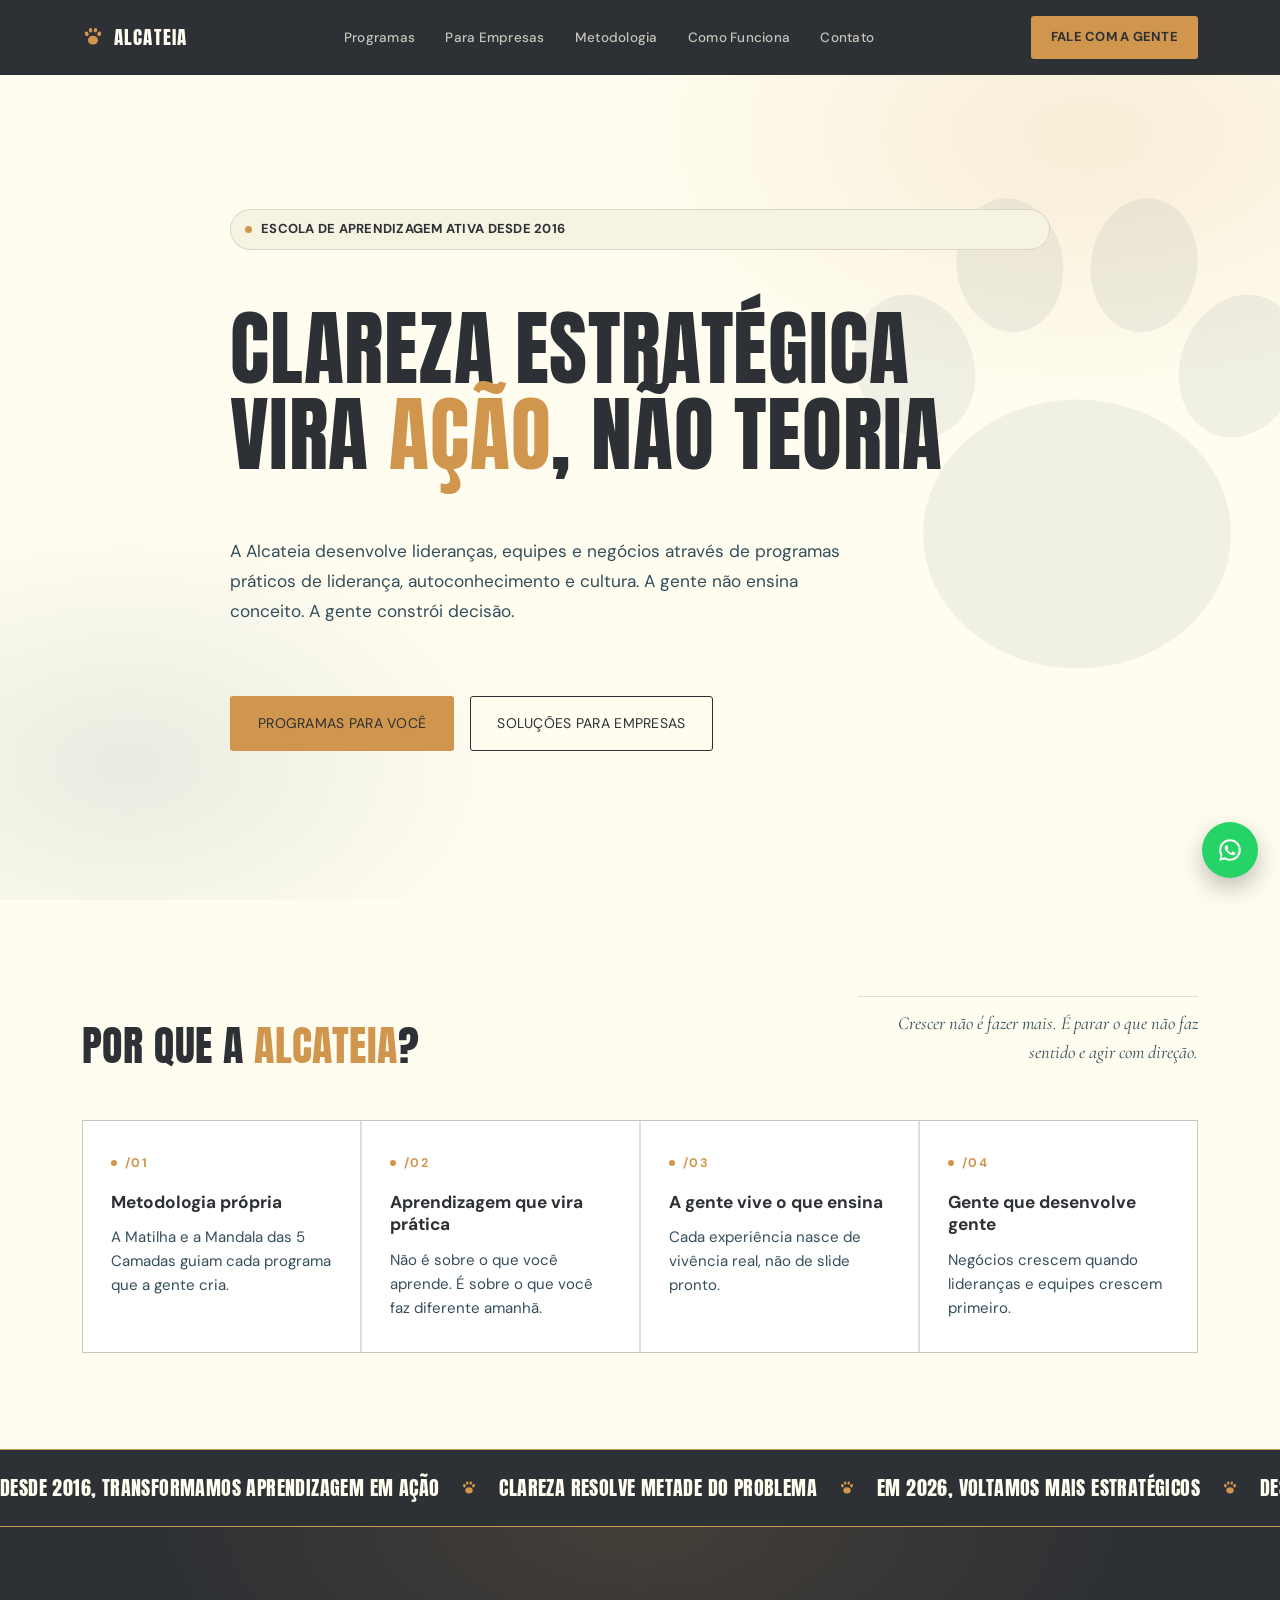
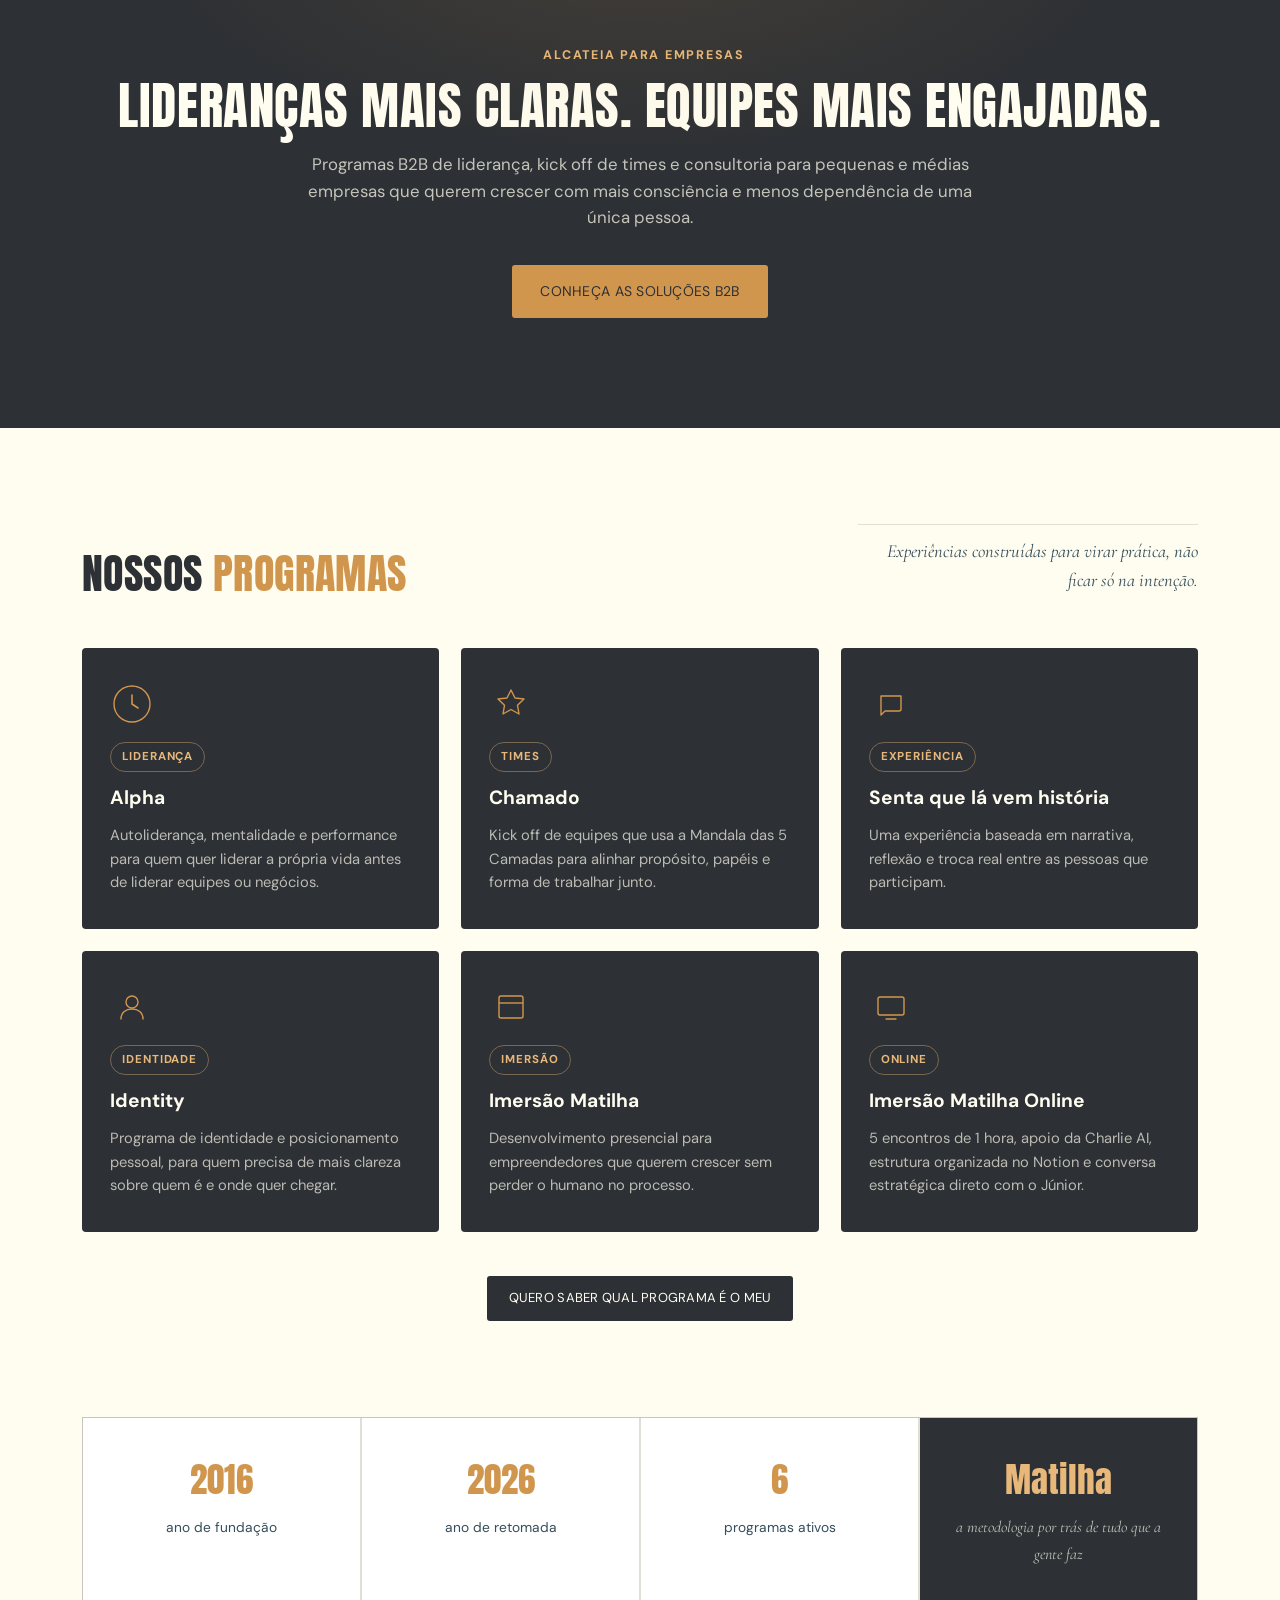
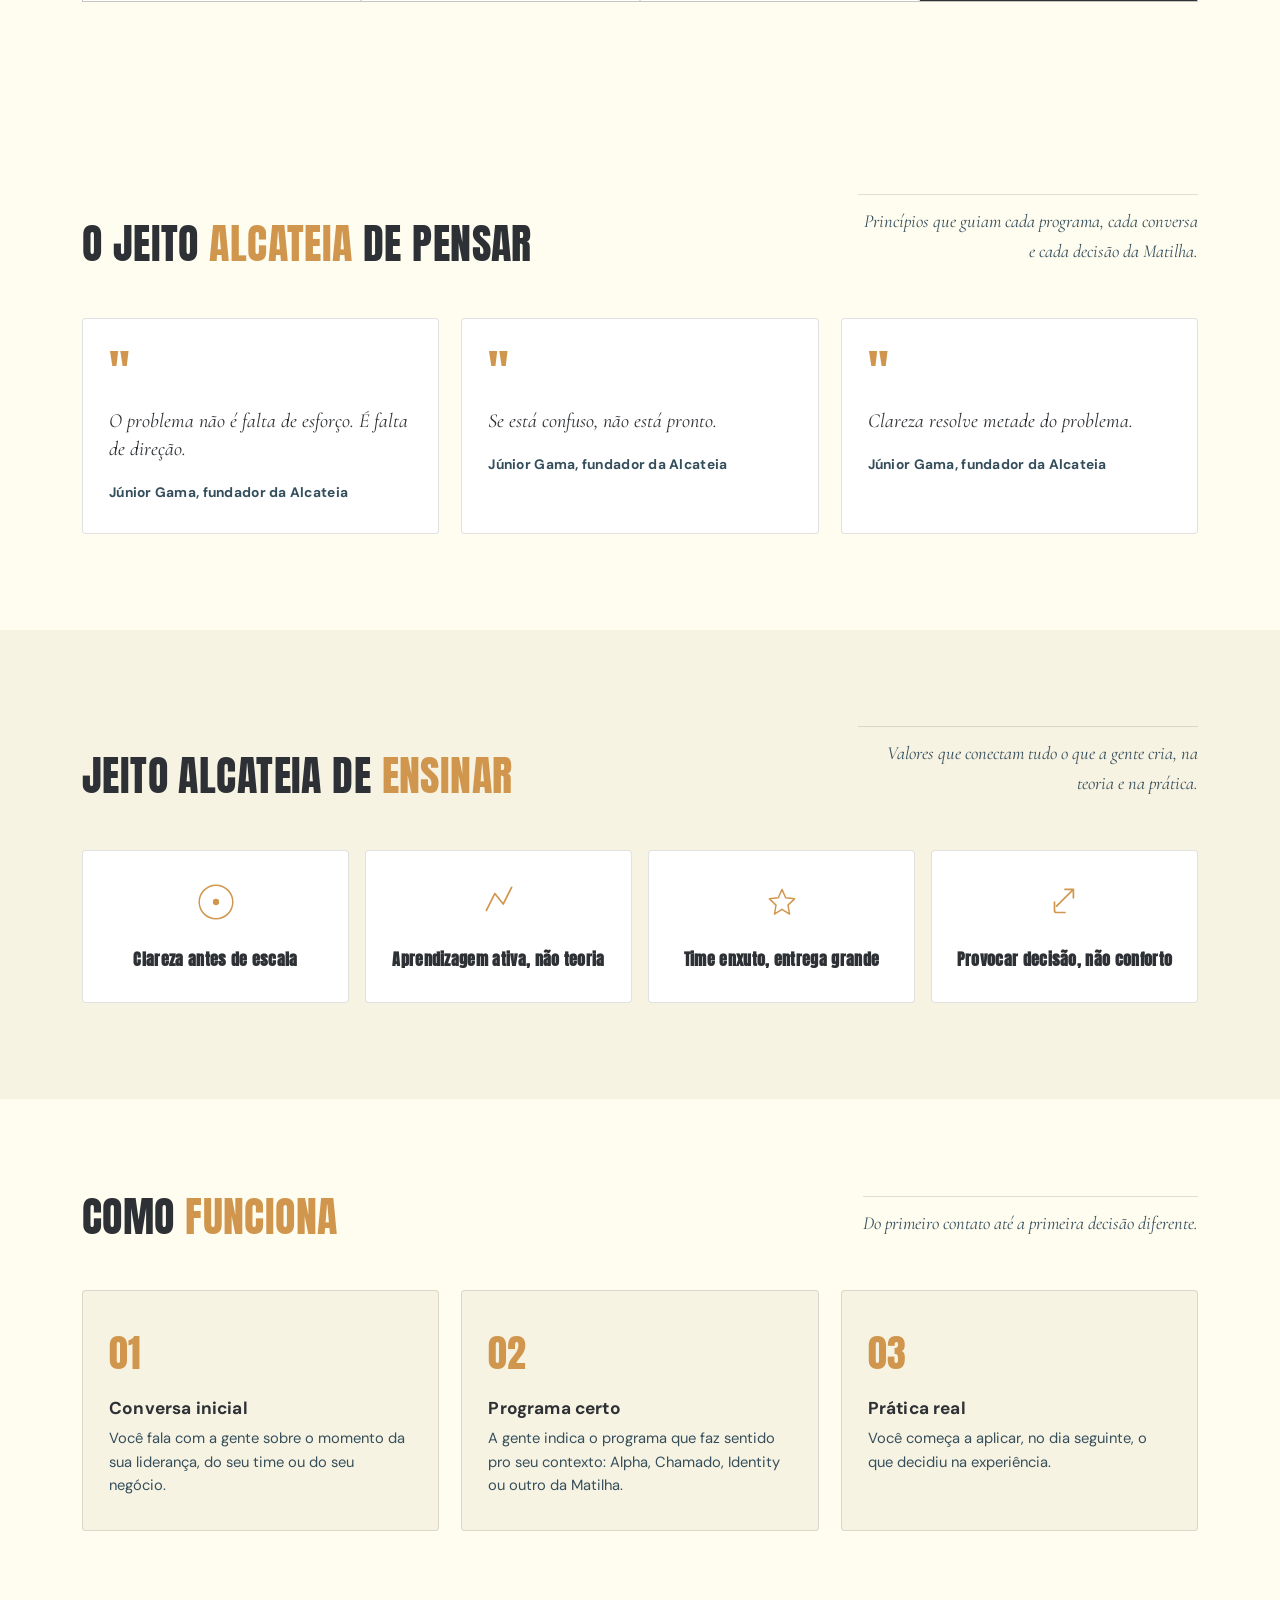
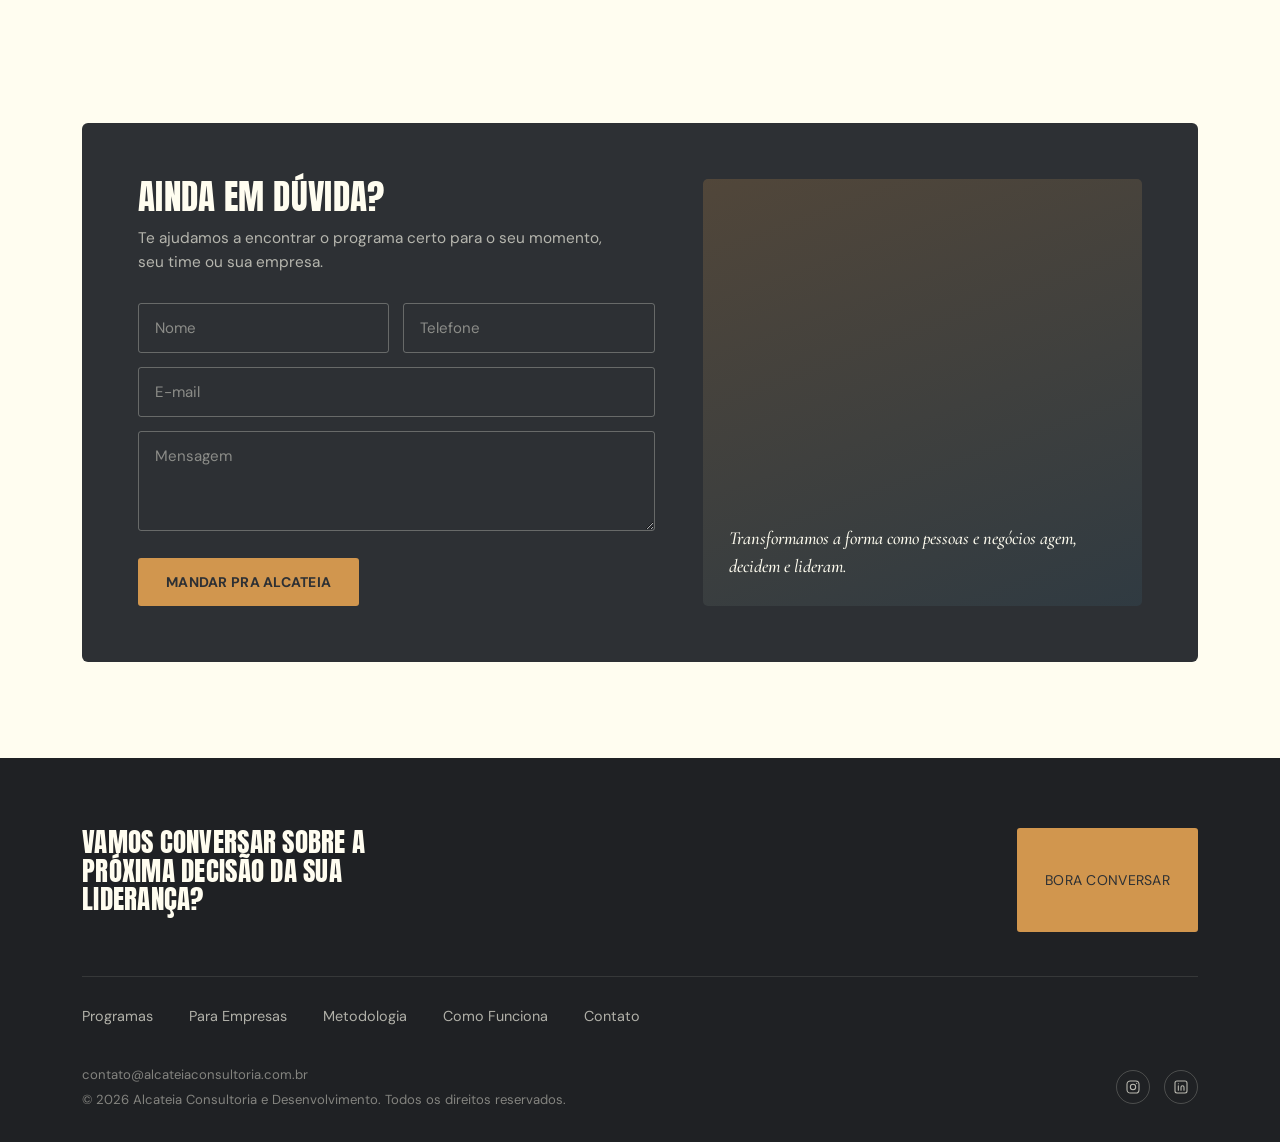
==== commit f197df2c: "Redesign do site no estilo Peres (paleta Alcateia)" ====
--- a/index.html
+++ b/index.html
@@ -3,8 +3,8 @@
 <head>
 <meta charset="UTF-8">
 <meta name="viewport" content="width=device-width, initial-scale=1.0">
-<title>Alcateia — O que a sua empresa não está vendo?</title>
-<meta name="description" content="A Alcateia realiza um diagnóstico estratégico do seu negócio para revelar gargalos, oportunidades e caminhos de crescimento que a rotina não deixa ver.">
+<title>Alcateia: Escola de Aprendizagem Ativa</title>
+<meta name="description" content="A Alcateia desenvolve lideranças, equipes e negócios através de programas de liderança, autoconhecimento e cultura, com metodologia própria: a Matilha.">
 <link rel="preconnect" href="https://fonts.googleapis.com">
 <link rel="preconnect" href="https://fonts.gstatic.com" crossorigin>
 <link href="https://fonts.googleapis.com/css2?family=Anton&family=DM+Sans:ital,opsz,wght@0,9..40,300;0,9..40,400;0,9..40,500;0,9..40,600;0,9..40,700;1,9..40,400&family=Cormorant+Garamond:ital,wght@0,400;0,500;0,600;1,400&display=swap" rel="stylesheet">
@@ -12,14 +12,14 @@
   :root{
     --cream:#FFFDF0;
     --cream-dim:#F7F3E3;
+    --card:#FFFFFF;
     --ink:#354e5b;
     --dark:#2d3034;
     --accent:#d1964e;
-    --teal:#397997;
+    --accent-light:#e8b87a;
     --line: rgba(45,48,52,0.14);
     --max: 1180px;
   }
-
   *{box-sizing:border-box; margin:0; padding:0;}
   html{scroll-behavior:smooth;}
   body{
@@ -34,7 +34,6 @@
   @media (prefers-reduced-motion: reduce){
     *{animation-duration:0.001ms !important; animation-iteration-count:1 !important; transition-duration:0.001ms !important; scroll-behavior:auto !important;}
   }
-
   a{color:inherit; text-decoration:none;}
   img{display:block; max-width:100%;}
   ::selection{background:var(--accent); color:var(--cream);}
@@ -42,9 +41,9 @@
   h1,h2,h3{
     font-family:'Anton', sans-serif;
     font-weight:400;
-    letter-spacing:0.002em;
-    line-height:1.04;
-    text-transform:none;
+    letter-spacing:0.01em;
+    line-height:1.05;
+    text-transform:uppercase;
   }
 
   .eyebrow-quote{
@@ -62,83 +61,138 @@
 
   button, .btn{
     font-family:'DM Sans', sans-serif;
-    font-weight:600;
+    font-weight:700;
     cursor:pointer;
     border:none;
     outline-offset:3px;
   }
   button:focus-visible, a:focus-visible, input:focus-visible, textarea:focus-visible{
-    outline: 2px solid var(--teal);
+    outline: 2px solid var(--ink);
     outline-offset: 3px;
   }
 
   .btn-primary{
+    display:inline-flex;
+    align-items:center;
+    gap:10px;
+    background:var(--accent);
+    color:var(--dark);
+    padding:15px 28px;
+    border-radius:3px;
+    font-size:14px;
+    letter-spacing:0.02em;
+    text-transform:uppercase;
+    transition:background .25s ease, transform .25s ease;
+  }
+  .btn-primary:hover{ background:var(--accent-light); transform:translateY(-1px); }
+
+  .btn-ghost{
+    display:inline-flex;
+    align-items:center;
+    gap:10px;
+    background:transparent;
+    color:var(--dark);
+    padding:15px 26px;
+    border:1.5px solid var(--dark);
+    border-radius:3px;
+    font-size:14px;
+    letter-spacing:0.02em;
+    text-transform:uppercase;
+    transition:all .25s ease;
+  }
+  .btn-ghost:hover{ background:var(--dark); color:var(--cream); }
+
+  .btn-dark{
     display:inline-flex;
     align-items:center;
     gap:10px;
     background:var(--dark);
     color:var(--cream);
-    padding:16px 28px;
-    border-radius:2px;
-    font-size:15px;
-    letter-spacing:0.01em;
-    transition:background .25s ease, transform .25s ease;
-  }
-  .btn-primary:hover{ background:var(--accent); transform:translateY(-1px); }
-  .btn-primary svg{ width:16px; height:16px; transition:transform .25s ease; }
-  .btn-primary:hover svg{ transform:translateX(3px); }
-
-  .btn-ghost{
+    padding:12px 22px;
+    border-radius:3px;
+    font-size:13px;
+    letter-spacing:0.02em;
+    text-transform:uppercase;
+    transition:background .25s ease;
+  }
+  .btn-dark:hover{ background:#1a1c1e; }
+
+  .eyebrow{
     display:inline-flex;
     align-items:center;
-    gap:10px;
-    background:transparent;
-    color:var(--dark);
-    padding:14px 0;
-    border-bottom:1.5px solid var(--dark);
-    font-size:15px;
-    transition:border-color .25s ease, color .25s ease, gap .25s ease;
-  }
-  .btn-ghost:hover{ border-color:var(--accent); color:var(--accent); gap:14px; }
+    gap:8px;
+    font-size:12.5px;
+    font-weight:700;
+    letter-spacing:0.14em;
+    text-transform:uppercase;
+    color:var(--accent);
+    margin-bottom:14px;
+  }
+  .eyebrow .paw{ width:14px; height:14px; flex-shrink:0; }
+
+  /* ===== PAW ICON ===== */
+  .paw{ display:inline-block; }
+  .paw path, .paw circle, .paw ellipse{ fill:currentColor; }
 
   /* ===== HEADER ===== */
   header{
     position:fixed;
     top:0; left:0; right:0;
-    z-index:100;
-    background:rgba(255,253,240,0.86);
-    backdrop-filter:blur(10px);
-    border-bottom:1px solid transparent;
-    transition:border-color .3s ease, background .3s ease;
-  }
-  header.scrolled{ border-bottom-color:var(--line); }
+    z-index:200;
+    background:var(--dark);
+  }
   .header-inner{
     max-width:var(--max);
     margin:0 auto;
-    padding:18px 32px;
+    padding:16px 32px;
     display:flex;
     align-items:center;
     justify-content:space-between;
+    gap:24px;
   }
   @media (max-width:640px){ .header-inner{ padding:14px 22px; } }
-  .logo-mark{ height:30px; width:auto; }
+  .logo{
+    display:flex;
+    align-items:center;
+    gap:10px;
+    color:var(--cream);
+  }
+  .logo .paw{ color:var(--accent); width:22px; height:22px; }
+  .logo-text{
+    font-family:'Anton', sans-serif;
+    font-size:19px;
+    letter-spacing:0.06em;
+  }
+  nav.main-nav{
+    display:flex;
+    align-items:center;
+    gap:30px;
+  }
+  nav.main-nav a{
+    font-size:13.5px;
+    font-weight:500;
+    color:rgba(255,253,240,0.72);
+    letter-spacing:0.02em;
+    transition:color .2s;
+  }
+  nav.main-nav a:hover{ color:var(--cream); }
+  @media (max-width:920px){ nav.main-nav{ display:none; } }
   .header-cta{
     display:inline-flex;
     align-items:center;
     gap:8px;
-    background:var(--dark);
-    color:var(--cream);
+    background:var(--accent);
+    color:var(--dark);
     padding:11px 20px;
-    border-radius:2px;
-    font-size:13.5px;
-    font-weight:600;
+    border-radius:3px;
+    font-size:13px;
+    font-weight:700;
+    text-transform:uppercase;
+    letter-spacing:0.02em;
     transition:background .25s ease;
-  }
-  .header-cta:hover{ background:var(--accent); }
-  @media (max-width:560px){
-    .header-cta span{ display:none; }
-    .header-cta{ padding:11px 14px; }
-  }
+    white-space:nowrap;
+  }
+  .header-cta:hover{ background:var(--accent-light); }
 
   /* ===== HERO ===== */
   .hero{
@@ -146,863 +200,767 @@
     min-height:100svh;
     display:flex;
     align-items:center;
-    padding:130px 0 80px;
+    padding:150px 0 90px;
     overflow:hidden;
+    background:
+      radial-gradient(ellipse 60% 50% at 85% 15%, rgba(209,150,78,0.16), transparent 60%),
+      radial-gradient(ellipse 50% 45% at 10% 85%, rgba(53,78,91,0.10), transparent 60%),
+      var(--cream);
+  }
+  .hero-mark{
+    position:absolute;
+    right:-6vw;
+    top:50%;
+    transform:translateY(-50%);
+    width:46vw;
+    max-width:560px;
+    opacity:0.07;
+    color:var(--ink);
+    pointer-events:none;
   }
   .hero-grid{
+    position:relative;
     display:grid;
-    grid-template-columns:1.15fr 0.85fr;
-    gap:60px;
-    align-items:center;
-  }
-  @media (max-width:920px){
-    .hero-grid{ grid-template-columns:1fr; gap:56px; }
+    grid-template-columns:1fr;
+    gap:32px;
+    max-width:820px;
   }
   .hero-eyebrow{
     display:inline-flex;
     align-items:center;
     gap:9px;
-    font-size:13.5px;
+    font-size:13px;
     color:var(--dark);
-    font-weight:600;
-    margin-bottom:26px;
-    padding:8px 16px 8px 12px;
+    font-weight:700;
+    margin-bottom:24px;
+    padding:9px 18px 9px 14px;
     border-radius:999px;
     background:var(--cream-dim);
     border:1px solid var(--line);
+    letter-spacing:0.02em;
+    text-transform:uppercase;
   }
   .hero-eyebrow .dot{
     width:7px; height:7px; border-radius:50%; background:var(--accent);
     flex-shrink:0;
   }
-
-  /* floating contact bubble, à la "Chamar no Whatsapp" */
-  .float-cta{
-    position:fixed;
-    right:22px;
-    bottom:22px;
-    z-index:90;
-    display:flex;
-    align-items:center;
-    gap:10px;
+  .hero h1{
+    font-size:clamp(2.6rem, 6.4vw, 5.1rem);
+    color:var(--dark);
+    margin-bottom:26px;
+  }
+  .hero h1 span{ color:var(--accent); }
+  .hero-sub{
+    font-size:1.08rem;
+    font-weight:400;
+    color:var(--ink);
+    max-width:52ch;
+    margin-bottom:38px;
+    line-height:1.75;
+  }
+  .hero-actions{
+    display:flex;
+    flex-wrap:wrap;
+    gap:16px;
+  }
+
+  /* ===== SECTION BASE ===== */
+  section{ padding:96px 0; }
+  @media (max-width:640px){ section{ padding:64px 0; } }
+  .section-head{
+    display:flex;
+    justify-content:space-between;
+    align-items:flex-end;
+    gap:32px;
+    margin-bottom:52px;
+    flex-wrap:wrap;
+  }
+  .section-title{ color:var(--dark); font-size:clamp(1.9rem, 4vw, 2.6rem); }
+  .section-title .accent{ color:var(--accent); }
+  .section-note{
+    font-family:'Cormorant Garamond', serif;
+    font-style:italic;
+    font-size:1.15rem;
+    color:var(--ink);
+    max-width:340px;
+    text-align:right;
+    border-top:1px solid var(--line);
+    padding-top:12px;
+  }
+  @media (max-width:760px){ .section-note{ text-align:left; } }
+
+  /* ===== WHY CARDS ===== */
+  .why-grid{
+    display:grid;
+    grid-template-columns:repeat(4,1fr);
+    gap:2px;
+    background:var(--line);
+    border:1px solid var(--line);
+  }
+  @media (max-width:920px){ .why-grid{ grid-template-columns:repeat(2,1fr); } }
+  @media (max-width:560px){ .why-grid{ grid-template-columns:1fr; } }
+  .why-card{
+    background:var(--card);
+    padding:32px 28px;
+  }
+  .why-num{
+    font-size:12.5px;
+    font-weight:700;
+    letter-spacing:0.1em;
+    color:var(--accent);
+    display:flex;
+    align-items:center;
+    gap:8px;
+    margin-bottom:18px;
+  }
+  .why-num .dot{ width:6px; height:6px; border-radius:50%; background:var(--accent); }
+  .why-card h3{
+    font-family:'DM Sans', sans-serif;
+    text-transform:none;
+    font-weight:700;
+    font-size:1.08rem;
+    letter-spacing:0;
+    color:var(--dark);
+    margin-bottom:12px;
+    line-height:1.3;
+  }
+  .why-card p{ font-size:0.94rem; color:var(--ink); }
+
+  /* ===== TICKER ===== */
+  .ticker-wrap{
     background:var(--dark);
     color:var(--cream);
-    padding:14px 20px 14px 16px;
+    padding:22px 0;
+    overflow:hidden;
+    white-space:nowrap;
+    border-top:1px solid var(--accent);
+    border-bottom:1px solid var(--accent);
+  }
+  .ticker{
+    display:inline-flex;
+    align-items:center;
+    gap:22px;
+    animation: ticker-scroll 32s linear infinite;
+    font-family:'Anton', sans-serif;
+    font-size:1.25rem;
+    letter-spacing:0.02em;
+    text-transform:uppercase;
+  }
+  .ticker .paw{ color:var(--accent); width:16px; height:16px; }
+  @keyframes ticker-scroll{
+    0%{ transform:translateX(0); }
+    100%{ transform:translateX(-50%); }
+  }
+
+  /* ===== CTA BANNER ===== */
+  .cta-banner{
+    background:var(--dark);
+    color:var(--cream);
+    padding:110px 0;
+    text-align:center;
+    position:relative;
+    overflow:hidden;
+  }
+  .cta-banner::before{
+    content:'';
+    position:absolute;
+    inset:0;
+    background:radial-gradient(ellipse 60% 70% at 50% 0%, rgba(209,150,78,0.14), transparent 65%);
+    pointer-events:none;
+  }
+  .cta-banner .eyebrow{ color:var(--accent-light); justify-content:center; }
+  .cta-banner h2{
+    font-size:clamp(2rem, 5vw, 3.2rem);
+    margin-bottom:18px;
+  }
+  .cta-banner p{
+    max-width:56ch;
+    margin:0 auto 34px;
+    color:rgba(255,253,240,0.72);
+    font-size:1.05rem;
+  }
+
+  /* ===== PROGRAM CARDS ===== */
+  .programs-grid{
+    display:grid;
+    grid-template-columns:repeat(3,1fr);
+    gap:22px;
+  }
+  @media (max-width:920px){ .programs-grid{ grid-template-columns:repeat(2,1fr); } }
+  @media (max-width:640px){ .programs-grid{ grid-template-columns:1fr; } }
+  .program-card{
+    background:var(--dark);
+    color:var(--cream);
+    padding:34px 28px;
+    border-radius:4px;
+    display:flex;
+    flex-direction:column;
+    gap:16px;
+    transition:transform .3s ease;
+  }
+  .program-card:hover{ transform:translateY(-4px); }
+  .program-icon{
+    width:44px; height:44px;
+    display:flex; align-items:center; justify-content:center;
+    color:var(--accent);
+  }
+  .program-card h3{
+    font-family:'DM Sans', sans-serif;
+    text-transform:none;
+    font-weight:700;
+    font-size:1.2rem;
+    letter-spacing:0;
+  }
+  .program-card p{ font-size:0.92rem; color:rgba(255,253,240,0.68); flex:1; }
+  .program-card .tag{
+    align-self:flex-start;
+    font-size:11.5px;
+    font-weight:700;
+    letter-spacing:0.08em;
+    text-transform:uppercase;
+    color:var(--accent-light);
+    border:1px solid rgba(232,184,122,0.4);
+    padding:5px 11px;
     border-radius:999px;
-    font-size:13.5px;
-    font-weight:600;
-    box-shadow:0 8px 24px rgba(45,48,52,0.22);
-    transition:background .25s ease, transform .25s ease;
-  }
-  .float-cta:hover{ background:var(--accent); transform:translateY(-2px); }
-  .float-cta svg{ width:17px; height:17px; flex-shrink:0; }
-  .float-cta span.txt{ white-space:nowrap; }
-  @media (max-width:560px){
-    .float-cta span.txt{ display:none; }
-    .float-cta{ padding:14px; }
-  }
-
-  /* numbered "why us" grid, à la Perestroika's "Why peres?" */
-  .porque{ background:var(--cream-dim); }
-  .porque-grid{
+  }
+  .programs-cta{ text-align:center; margin-top:44px; }
+
+  /* ===== FACTS ROW (replaces fabricated stats) ===== */
+  .facts-grid{
     display:grid;
-    grid-template-columns:repeat(3, 1fr);
-    gap:1px;
+    grid-template-columns:repeat(4,1fr);
+    gap:2px;
     background:var(--line);
     border:1px solid var(--line);
   }
-  @media (max-width:860px){ .porque-grid{ grid-template-columns:repeat(2,1fr); } }
-  @media (max-width:560px){ .porque-grid{ grid-template-columns:1fr; } }
-  .porque-item{
+  @media (max-width:920px){ .facts-grid{ grid-template-columns:repeat(2,1fr); } }
+  .fact-card{
+    background:var(--card);
+    padding:34px 26px;
+    text-align:center;
+  }
+  .fact-card .fact-num{
+    font-family:'Anton', sans-serif;
+    font-size:2.2rem;
+    color:var(--accent);
+    display:block;
+    margin-bottom:6px;
+  }
+  .fact-card .fact-label{ font-size:0.86rem; color:var(--ink); }
+  .fact-card.dark{ background:var(--dark); color:var(--cream); }
+  .fact-card.dark .fact-label{ color:rgba(255,253,240,0.7); font-family:'Cormorant Garamond', serif; font-style:italic; font-size:1rem; }
+
+  /* ===== QUOTES (Matilha principles, not fabricated testimonials) ===== */
+  .quotes-grid{
+    display:grid;
+    grid-template-columns:repeat(3,1fr);
+    gap:22px;
+  }
+  @media (max-width:920px){ .quotes-grid{ grid-template-columns:1fr; } }
+  .quote-card{
+    background:var(--card);
+    border:1px solid var(--line);
+    border-radius:4px;
+    padding:30px 26px;
+    position:relative;
+  }
+  .quote-card .quote-mark{
+    font-family:'Anton', sans-serif;
+    font-size:3rem;
+    color:var(--accent);
+    line-height:1;
+    display:block;
+    margin-bottom:10px;
+  }
+  .quote-card p.quote-text{
+    font-family:'Cormorant Garamond', serif;
+    font-style:italic;
+    font-size:1.25rem;
+    color:var(--dark);
+    margin-bottom:18px;
+    line-height:1.4;
+  }
+  .quote-card .quote-source{
+    font-size:0.86rem;
+    font-weight:700;
+    color:var(--ink);
+    letter-spacing:0.02em;
+  }
+
+  /* ===== VALUES ===== */
+  .values-grid{
+    display:grid;
+    grid-template-columns:repeat(4,1fr);
+    gap:16px;
+  }
+  @media (max-width:920px){ .values-grid{ grid-template-columns:repeat(2,1fr); } }
+  @media (max-width:560px){ .values-grid{ grid-template-columns:1fr; } }
+  .value-card{
+    background:var(--card);
+    border:1px solid var(--line);
+    border-radius:4px;
+    padding:30px 20px;
+    text-align:center;
+  }
+  .value-icon{
+    width:42px; height:42px;
+    margin:0 auto 16px;
+    color:var(--accent);
+  }
+  .value-card h4{
+    font-family:'Anton', sans-serif;
+    font-size:0.98rem;
+    letter-spacing:0.02em;
+    color:var(--dark);
+  }
+
+  /* ===== STEPS (replaces fabricated free-resource cards) ===== */
+  .steps-grid{
+    display:grid;
+    grid-template-columns:repeat(3,1fr);
+    gap:22px;
+  }
+  @media (max-width:920px){ .steps-grid{ grid-template-columns:1fr; } }
+  .step-card{
     background:var(--cream-dim);
-    padding:34px 26px;
-  }
-  .porque-num{
+    border:1px solid var(--line);
+    border-radius:4px;
+    padding:32px 26px;
+  }
+  .step-num{
     font-family:'Anton', sans-serif;
-    font-size:14px;
+    font-size:2.4rem;
     color:var(--accent);
-    margin-bottom:18px;
-  }
-  .porque-item h3{
+    display:block;
+    margin-bottom:14px;
+  }
+  .step-card h3{
     font-family:'DM Sans', sans-serif;
+    text-transform:none;
     font-weight:700;
-    font-size:17px;
+    font-size:1.08rem;
     color:var(--dark);
     margin-bottom:10px;
   }
-  .porque-item p{ font-size:14px; color:var(--ink); line-height:1.6; }
-
-  /* stat band — structure only, no invented numbers */
-  .stat-band{
-    border-top:1px solid var(--line);
-    border-bottom:1px solid var(--line);
-    padding:52px 0;
-  }
-  .stat-grid{
+  .step-card p{ font-size:0.92rem; color:var(--ink); }
+
+  /* ===== CONTACT ===== */
+  .contact-panel{
+    background:var(--dark);
+    border-radius:6px;
+    padding:56px;
     display:grid;
-    grid-template-columns:repeat(4, 1fr);
-    gap:32px;
-  }
-  @media (max-width:860px){ .stat-grid{ grid-template-columns:repeat(2,1fr); } }
-  .stat-item{ text-align:left; }
-  .stat-num{
-    font-family:'Anton', sans-serif;
-    font-size:clamp(1.6rem, 3vw, 2.2rem);
-    color:var(--dark);
-    opacity:0.28;
-  }
-  .stat-label{ font-size:13px; color:var(--ink); margin-top:8px; }
-  .hero h1{
-    font-size:clamp(2.6rem, 5.6vw, 4.6rem);
-    color:var(--dark);
-    max-width:12.5ch;
-  }
-  .hero-sub{
-    margin-top:26px;
-    font-size:19px;
-    color:var(--ink);
-    max-width:46ch;
-    line-height:1.65;
-  }
-  .hero-actions{
-    margin-top:38px;
-    display:flex;
-    align-items:center;
-    gap:28px;
-    flex-wrap:wrap;
-  }
-  .hero-note{
-    margin-top:56px;
-    padding-top:22px;
-    border-top:1px solid var(--line);
-    display:flex;
-    gap:36px;
-    flex-wrap:wrap;
-    max-width:46ch;
-  }
-  .hero-note-item{ font-size:13.5px; color:var(--ink); opacity:0.85; }
-  .hero-note-item b{ display:block; color:var(--dark); font-size:14.5px; margin-bottom:2px; font-weight:600; }
-
-  /* faceted wolf-line visual */
-  .hero-visual{
-    position:relative;
-    aspect-ratio:1/1.05;
-    display:flex;
-    align-items:center;
-    justify-content:center;
-  }
-  .hero-visual svg{ width:100%; height:100%; overflow:visible; }
-  .facet-line{
-    fill:none;
-    stroke:var(--dark);
-    stroke-width:1.4;
-    stroke-linejoin:round;
-    stroke-linecap:round;
-    stroke-dasharray:1400;
-    stroke-dashoffset:1400;
-    animation:draw 2.4s cubic-bezier(.2,.7,.2,1) forwards;
-    animation-delay:.3s;
-  }
-  .facet-line.accent{ stroke:var(--accent); animation-delay:.6s; }
-  .facet-line.teal{ stroke:var(--teal); animation-delay:.9s; }
-  .facet-dot{
-    fill:var(--accent);
-    opacity:0;
-    animation:dotIn .6s ease forwards;
-  }
-  @keyframes draw{ to{ stroke-dashoffset:0; } }
-  @keyframes dotIn{ to{ opacity:1; } }
-
-  /* ===== SECTION SCAFFOLDING ===== */
-  section{ position:relative; padding:118px 0; }
-  @media (max-width:720px){ section{ padding:76px 0; } }
-
-  .section-head{
-    max-width:640px;
-    margin-bottom:64px;
-  }
-  .section-kicker{
-    font-size:13.5px;
-    font-weight:600;
-    color:var(--accent);
-    margin-bottom:16px;
-  }
-  .section-head h2{
-    font-size:clamp(1.9rem, 3.4vw, 2.75rem);
-    color:var(--dark);
-  }
-  .section-head p{
-    margin-top:20px;
-    font-size:17.5px;
-    color:var(--ink);
-    max-width:52ch;
-  }
-
-  .reveal{
-    opacity:0;
-    transform:translateY(18px);
-    transition:opacity .7s ease, transform .7s ease;
-  }
-  .reveal.in{ opacity:1; transform:translateY(0); }
-
-  /* ===== PROBLEMA ===== */
-  .problema{ background:var(--dark); color:var(--cream); }
-  .problema .section-kicker{ color:var(--accent); }
-  .problema .section-head h2{ color:var(--cream); }
-  .problema .section-head p{ color:rgba(255,253,240,0.72); }
-
-  .blindspot-lede{
+    grid-template-columns:1fr 0.85fr;
+    gap:48px;
+  }
+  @media (max-width:860px){ .contact-panel{ grid-template-columns:1fr; padding:36px 26px; } }
+  .contact-panel h2{ color:var(--cream); font-size:clamp(1.7rem,3.4vw,2.2rem); margin-bottom:10px; }
+  .contact-panel .contact-sub{ color:rgba(255,253,240,0.65); font-size:0.96rem; margin-bottom:28px; max-width:44ch; }
+  .form-row{ display:flex; gap:14px; margin-bottom:14px; }
+  @media (max-width:480px){ .form-row{ flex-direction:column; } }
+  .contact-panel input, .contact-panel textarea{
+    width:100%;
+    background:transparent;
+    border:1px solid rgba(255,253,240,0.28);
+    border-radius:3px;
+    padding:14px 16px;
+    color:var(--cream);
+    font-family:'DM Sans', sans-serif;
+    font-size:0.94rem;
+  }
+  .contact-panel input::placeholder, .contact-panel textarea::placeholder{ color:rgba(255,253,240,0.45); }
+  .contact-panel textarea{ min-height:100px; resize:vertical; margin-bottom:20px; }
+  .contact-side{
+    background:linear-gradient(160deg, rgba(209,150,78,0.22), rgba(53,78,91,0.35));
+    border-radius:5px;
+    display:flex;
+    align-items:flex-end;
+    padding:26px;
+    min-height:220px;
+  }
+  .contact-side p{
     font-family:'Cormorant Garamond', serif;
     font-style:italic;
-    font-size:clamp(1.4rem, 2.4vw, 1.9rem);
+    font-size:1.15rem;
     color:var(--cream);
-    max-width:22ch;
-    line-height:1.35;
-    margin-bottom:56px;
-  }
-  .blindspot-lede b{ font-weight:600; color:var(--accent); font-style:normal; }
-
-  .blindspot-list{
-    display:grid;
-    grid-template-columns:repeat(2, 1fr);
-    gap:0;
-    border-top:1px solid rgba(255,253,240,0.16);
-  }
-  @media (max-width:720px){ .blindspot-list{ grid-template-columns:1fr; } }
-  .blindspot-item{
-    padding:22px 20px 22px 0;
-    border-bottom:1px solid rgba(255,253,240,0.16);
-    font-size:16px;
-    color:rgba(255,253,240,0.88);
-    display:flex;
-    align-items:flex-start;
-    gap:16px;
-  }
-  .blindspot-item:nth-child(odd){ padding-right:36px; border-right:1px solid rgba(255,253,240,0.16); }
-  @media (max-width:720px){ .blindspot-item:nth-child(odd){ border-right:none; padding-right:0; } }
-  .blindspot-item svg{ width:15px; height:15px; margin-top:4px; flex-shrink:0; color:var(--accent); }
-
-  /* ===== PERSPECTIVA ===== */
-  .perspectiva-body{
-    display:grid;
-    grid-template-columns:0.9fr 1.1fr;
-    gap:64px;
-    align-items:start;
-  }
-  @media (max-width:860px){ .perspectiva-body{ grid-template-columns:1fr; gap:44px; } }
-  .perspectiva-quote{
-    font-family:'Cormorant Garamond', serif;
-    font-size:clamp(1.5rem, 2.6vw, 2rem);
-    line-height:1.4;
-    color:var(--dark);
-  }
-  .perspectiva-quote em{ color:var(--teal); font-style:italic; }
-  .perspectiva-text p{ font-size:16.5px; color:var(--ink); margin-bottom:18px; max-width:52ch; }
-  .perspectiva-text p:last-child{ margin-bottom:0; }
-
-  /* ===== DIAGNÓSTICO / PROCESSO ===== */
-  .diagnostico{ background:var(--cream-dim); }
-  .steps{
-    display:grid;
-    grid-template-columns:repeat(4, 1fr);
-    gap:1px;
-    background:var(--line);
-    border:1px solid var(--line);
-  }
-  @media (max-width:920px){ .steps{ grid-template-columns:repeat(2, 1fr); } }
-  @media (max-width:560px){ .steps{ grid-template-columns:1fr; } }
-  .step{
-    background:var(--cream-dim);
-    padding:36px 28px;
-    position:relative;
-  }
-  .step-num{
-    font-family:'Anton', sans-serif;
-    font-size:15px;
-    color:var(--accent);
-    margin-bottom:26px;
-    letter-spacing:0.02em;
-  }
-  .step h3{
-    font-family:'DM Sans', sans-serif;
-    font-weight:700;
-    font-size:19px;
-    color:var(--dark);
-    margin-bottom:12px;
-    text-transform:none;
-  }
-  .step p{ font-size:14.5px; color:var(--ink); line-height:1.6; }
-
-  .diag-cta-row{
-    margin-top:52px;
-    display:flex;
-    align-items:center;
+    line-height:1.5;
+  }
+
+  /* ===== FOOTER ===== */
+  footer{
+    background:#1f2124;
+    color:rgba(255,253,240,0.7);
+    padding:70px 0 32px;
+  }
+  .footer-top{
+    display:flex;
     justify-content:space-between;
-    gap:24px;
-    flex-wrap:wrap;
-    padding-top:40px;
-    border-top:1px solid var(--line);
-  }
-  .diag-cta-row p{ font-size:15.5px; color:var(--ink); max-width:44ch; }
-
-  /* ===== DIMENSÕES (o que analisamos) ===== */
-  .dimensoes-grid{
-    position:relative;
-  }
-  .dim-network{
-    display:grid;
-    grid-template-columns:repeat(4, 1fr);
-    gap:14px;
-  }
-  @media (max-width:860px){ .dim-network{ grid-template-columns:repeat(3, 1fr); } }
-  @media (max-width:560px){ .dim-network{ grid-template-columns:repeat(2, 1fr); } }
-  .dim-node{
-    border:1px solid var(--line);
-    padding:24px 18px;
-    background:var(--cream);
-    transition:border-color .25s ease, background .25s ease, transform .25s ease;
-  }
-  .dim-node:hover{ border-color:var(--accent); background:#fffef8; transform:translateY(-2px); }
-  .dim-node span{ font-size:15px; font-weight:600; color:var(--dark); }
-  .dim-node small{ display:block; margin-top:6px; font-size:12.5px; color:var(--teal); font-weight:500; }
-
-  /* ===== DIFERENCIAL ===== */
-  .diferencial{ background:var(--dark); color:var(--cream); }
-  .diferencial .section-kicker{ color:var(--accent); }
-  .diferencial .section-head h2{ color:var(--cream); }
-  .diferencial .section-head p{ color:rgba(255,253,240,0.72); }
-
-  .compare{
-    border-top:1px solid rgba(255,253,240,0.18);
-  }
-  .compare-row{
-    display:grid;
-    grid-template-columns:1fr 1fr;
-    border-bottom:1px solid rgba(255,253,240,0.18);
-  }
-  .compare-row .cell{
-    padding:26px 28px;
-    font-size:16px;
-  }
-  .compare-row .cell.trad{ color:rgba(255,253,240,0.5); }
-  .compare-row .cell.alc{ color:var(--cream); font-weight:500; position:relative; }
-  .compare-row .cell.alc::before{
-    content:'';
-    position:absolute; left:0; top:0; bottom:0; width:2px;
-    background:var(--accent);
-  }
-  @media (max-width:640px){
-    .compare-row{ grid-template-columns:1fr; }
-    .compare-row .cell.trad{ border-bottom:1px solid rgba(255,253,240,0.1); }
-  }
-  .compare-head{
-    display:grid;
-    grid-template-columns:1fr 1fr;
-    padding-bottom:16px;
-  }
-  .compare-head span{ font-size:13px; font-weight:600; letter-spacing:0.02em; color:rgba(255,253,240,0.55); }
-  .compare-head span.alc{ color:var(--accent); }
-  @media (max-width:640px){ .compare-head{ display:none; } }
-
-  /* ===== PROVAS / CASES ===== */
-  .cases-grid{
-    display:grid;
-    grid-template-columns:repeat(3, 1fr);
-    gap:24px;
-  }
-  @media (max-width:860px){ .cases-grid{ grid-template-columns:1fr; } }
-  .case-card{
-    border:1px dashed var(--line);
-    padding:32px 26px;
-    min-height:220px;
-    display:flex;
-    flex-direction:column;
-    justify-content:space-between;
-  }
-  .case-card .case-tag{ font-size:12.5px; color:var(--teal); font-weight:600; margin-bottom:18px; }
-  .case-card h4{ font-size:16.5px; font-weight:600; color:var(--dark); margin-bottom:10px; }
-  .case-card p{ font-size:14px; color:var(--ink); opacity:0.75; }
-  .case-card .placeholder-note{
-    margin-top:20px;
-    font-size:12.5px;
-    color:var(--ink);
-    opacity:0.5;
-    font-style:italic;
-  }
-
-  /* ===== SOBRE ===== */
-  .sobre-body{
-    display:grid;
-    grid-template-columns:0.85fr 1.15fr;
-    gap:64px;
-    align-items:start;
-  }
-  @media (max-width:860px){ .sobre-body{ grid-template-columns:1fr; gap:40px; } }
-  .sobre-quote{
-    font-family:'Cormorant Garamond', serif;
-    font-style:italic;
-    font-size:clamp(1.3rem, 2.2vw, 1.7rem);
-    color:var(--dark);
-    line-height:1.4;
-    border-left:2px solid var(--accent);
-    padding-left:24px;
-  }
-  .sobre-text p{ font-size:16.5px; color:var(--ink); margin-bottom:18px; max-width:56ch; }
-  .sobre-names{
-    margin-top:28px;
-    display:flex;
     gap:40px;
     flex-wrap:wrap;
-  }
-  .sobre-name b{ display:block; font-size:15.5px; color:var(--dark); font-weight:700; }
-  .sobre-name span{ font-size:13.5px; color:var(--teal); }
-
-  /* ===== CTA FINAL ===== */
-  .cta-final{
-    background:var(--dark);
-    color:var(--cream);
-    padding:130px 0;
-  }
-  .cta-final-inner{
-    display:grid;
-    grid-template-columns:1.1fr 0.9fr;
-    gap:64px;
-  }
-  @media (max-width:920px){ .cta-final-inner{ grid-template-columns:1fr; gap:48px; } }
-  .cta-final h2{
-    font-size:clamp(2.1rem, 4vw, 3.1rem);
-    color:var(--cream);
-    max-width:14ch;
-  }
-  .cta-final .lede{
-    margin-top:22px;
-    font-family:'Cormorant Garamond', serif;
-    font-style:italic;
-    font-size:20px;
-    color:var(--accent);
-  }
-
-  form.leadform{
-    display:flex;
-    flex-direction:column;
-    gap:16px;
-  }
-  .leadform label{
-    font-size:12.5px;
-    font-weight:600;
-    color:rgba(255,253,240,0.6);
-    margin-bottom:6px;
-    display:block;
-  }
-  .leadform input, .leadform textarea{
-    width:100%;
-    background:transparent;
-    border:none;
-    border-bottom:1px solid rgba(255,253,240,0.28);
-    color:var(--cream);
-    font-family:'DM Sans', sans-serif;
-    font-size:15px;
-    padding:10px 0;
-    transition:border-color .25s ease;
-  }
-  .leadform input::placeholder, .leadform textarea::placeholder{ color:rgba(255,253,240,0.32); }
-  .leadform input:focus, .leadform textarea:focus{ border-color:var(--accent); outline:none; }
-  .leadform button{
-    margin-top:12px;
-    background:var(--accent);
-    color:var(--dark);
-    padding:16px 28px;
-    border-radius:2px;
-    font-size:15px;
-    display:inline-flex;
-    align-items:center;
-    justify-content:center;
-    gap:10px;
-    transition:background .25s ease, transform .25s ease;
-    align-self:flex-start;
-  }
-  .leadform button:hover{ background:var(--cream); transform:translateY(-1px); }
-  .form-success{
-    display:none;
-    padding:20px 0;
-    font-size:15px;
-    color:var(--accent);
-  }
-
-  /* ===== FOOTER ===== */
-  footer{
-    padding:40px 0;
-    border-top:1px solid var(--line);
-  }
-  .footer-inner{
-    display:flex;
-    align-items:center;
+    padding-bottom:44px;
+    border-bottom:1px solid rgba(255,253,240,0.1);
+    margin-bottom:28px;
+  }
+  .footer-top h3{ color:var(--cream); font-size:clamp(1.3rem,2.6vw,1.7rem); max-width:26ch; margin-bottom:18px; }
+  .footer-links{ display:flex; gap:36px; flex-wrap:wrap; }
+  .footer-links a{ font-size:0.9rem; color:rgba(255,253,240,0.65); transition:color .2s; }
+  .footer-links a:hover{ color:var(--accent-light); }
+  .footer-bottom{
+    display:flex;
     justify-content:space-between;
+    align-items:center;
+    gap:20px;
     flex-wrap:wrap;
-    gap:16px;
-  }
-  .footer-inner .logo-mark{ height:22px; }
-  .footer-meta{ font-size:12.5px; color:var(--ink); opacity:0.6; }
-
-  /* stat / cross-reference small caps used sparingly, only where content is a real sequence */
-  .kicker-line{
-    display:inline-flex;
-    align-items:center;
-    gap:8px;
-  }
-  .kicker-line .rule{ width:22px; height:1px; background:var(--accent); }
+    font-size:0.82rem;
+    color:rgba(255,253,240,0.45);
+  }
+  .footer-social{ display:flex; gap:14px; }
+  .footer-social a{
+    width:34px; height:34px;
+    display:flex; align-items:center; justify-content:center;
+    border:1px solid rgba(255,253,240,0.2);
+    border-radius:50%;
+    color:rgba(255,253,240,0.7);
+    transition:all .2s;
+  }
+  .footer-social a:hover{ border-color:var(--accent); color:var(--accent-light); }
+
+  /* ===== WHATSAPP FLOAT ===== */
+  .wa-float{
+    position:fixed;
+    right:22px; bottom:22px;
+    width:56px; height:56px;
+    background:#25d366;
+    border-radius:50%;
+    display:flex; align-items:center; justify-content:center;
+    box-shadow:0 10px 24px rgba(0,0,0,0.25);
+    z-index:150;
+    color:#fff;
+    transition:transform .2s;
+  }
+  .wa-float:hover{ transform:scale(1.06); }
 </style>
 </head>
 <body>
 
-<header id="siteHeader">
+<header>
   <div class="header-inner">
-    <img class="logo-mark" src="[data-uri]" alt="Alcateia">
-    <a href="#cta-final" class="header-cta">Falar com a Alcateia <span>→ Diagnóstico Estratégico</span></a>
+    <a href="#top" class="logo">
+      <svg class="paw" viewBox="0 0 24 24" fill="none" xmlns="http://www.w3.org/2000/svg">
+        <ellipse cx="12" cy="15.5" rx="5.5" ry="4.8"/>
+        <ellipse cx="5.2" cy="8.5" rx="2.1" ry="2.6" transform="rotate(-20 5.2 8.5)"/>
+        <ellipse cx="18.8" cy="8.5" rx="2.1" ry="2.6" transform="rotate(20 18.8 8.5)"/>
+        <ellipse cx="9.3" cy="4.6" rx="1.9" ry="2.4" transform="rotate(-8 9.3 4.6)"/>
+        <ellipse cx="14.7" cy="4.6" rx="1.9" ry="2.4" transform="rotate(8 14.7 4.6)"/>
+      </svg>
+      <span class="logo-text">ALCATEIA</span>
+    </a>
+    <nav class="main-nav">
+      <a href="#programas">Programas</a>
+      <a href="#empresas">Para Empresas</a>
+      <a href="#metodologia">Metodologia</a>
+      <a href="#comeco">Como Funciona</a>
+      <a href="#contato">Contato</a>
+    </nav>
+    <a href="#contato" class="header-cta">Fale com a gente</a>
   </div>
 </header>
 
-<a href="#cta-final" class="float-cta">
-  <svg viewBox="0 0 24 24" fill="none" stroke="currentColor" stroke-width="2"><path d="M21 15a2 2 0 0 1-2 2H7l-4 4V5a2 2 0 0 1 2-2h14a2 2 0 0 1 2 2z"/></svg>
-  <span class="txt">Falar com a Alcateia</span>
+<section class="hero" id="top">
+  <svg class="hero-mark" viewBox="0 0 200 200" fill="none" xmlns="http://www.w3.org/2000/svg">
+    <ellipse cx="100" cy="130" rx="55" ry="48" fill="currentColor"/>
+    <ellipse cx="42" cy="70" rx="21" ry="26" transform="rotate(-20 42 70)" fill="currentColor"/>
+    <ellipse cx="158" cy="70" rx="21" ry="26" transform="rotate(20 158 70)" fill="currentColor"/>
+    <ellipse cx="76" cy="34" rx="19" ry="24" transform="rotate(-8 76 34)" fill="currentColor"/>
+    <ellipse cx="124" cy="34" rx="19" ry="24" transform="rotate(8 124 34)" fill="currentColor"/>
+  </svg>
+  <div class="wrap">
+    <div class="hero-grid">
+      <div class="hero-eyebrow"><span class="dot"></span> Escola de aprendizagem ativa desde 2016</div>
+      <h1>Clareza estratégica vira <span>ação</span>, não teoria</h1>
+      <p class="hero-sub">A Alcateia desenvolve lideranças, equipes e negócios através de programas práticos de liderança, autoconhecimento e cultura. A gente não ensina conceito. A gente constrói decisão.</p>
+      <div class="hero-actions">
+        <a href="#programas" class="btn-primary">Programas para você</a>
+        <a href="#empresas" class="btn-ghost">Soluções para empresas</a>
+      </div>
+    </div>
+  </div>
+</section>
+
+<section id="metodologia">
+  <div class="wrap">
+    <div class="section-head">
+      <h2 class="section-title">Por que a <span class="accent">Alcateia</span>?</h2>
+      <p class="section-note">Crescer não é fazer mais. É parar o que não faz sentido e agir com direção.</p>
+    </div>
+    <div class="why-grid">
+      <div class="why-card">
+        <div class="why-num"><span class="dot"></span>/01</div>
+        <h3>Metodologia própria</h3>
+        <p>A Matilha e a Mandala das 5 Camadas guiam cada programa que a gente cria.</p>
+      </div>
+      <div class="why-card">
+        <div class="why-num"><span class="dot"></span>/02</div>
+        <h3>Aprendizagem que vira prática</h3>
+        <p>Não é sobre o que você aprende. É sobre o que você faz diferente amanhã.</p>
+      </div>
+      <div class="why-card">
+        <div class="why-num"><span class="dot"></span>/03</div>
+        <h3>A gente vive o que ensina</h3>
+        <p>Cada experiência nasce de vivência real, não de slide pronto.</p>
+      </div>
+      <div class="why-card">
+        <div class="why-num"><span class="dot"></span>/04</div>
+        <h3>Gente que desenvolve gente</h3>
+        <p>Negócios crescem quando lideranças e equipes crescem primeiro.</p>
+      </div>
+    </div>
+  </div>
+</section>
+
+<div class="ticker-wrap">
+  <div class="ticker">
+    <span>DESDE 2016, TRANSFORMAMOS APRENDIZAGEM EM AÇÃO</span>
+    <svg class="paw" viewBox="0 0 24 24" fill="none" xmlns="http://www.w3.org/2000/svg"><ellipse cx="12" cy="15.5" rx="5.5" ry="4.8"/><ellipse cx="5.2" cy="8.5" rx="2.1" ry="2.6" transform="rotate(-20 5.2 8.5)"/><ellipse cx="18.8" cy="8.5" rx="2.1" ry="2.6" transform="rotate(20 18.8 8.5)"/><ellipse cx="9.3" cy="4.6" rx="1.9" ry="2.4" transform="rotate(-8 9.3 4.6)"/><ellipse cx="14.7" cy="4.6" rx="1.9" ry="2.4" transform="rotate(8 14.7 4.6)"/></svg>
+    <span>CLAREZA RESOLVE METADE DO PROBLEMA</span>
+    <svg class="paw" viewBox="0 0 24 24" fill="none" xmlns="http://www.w3.org/2000/svg"><ellipse cx="12" cy="15.5" rx="5.5" ry="4.8"/><ellipse cx="5.2" cy="8.5" rx="2.1" ry="2.6" transform="rotate(-20 5.2 8.5)"/><ellipse cx="18.8" cy="8.5" rx="2.1" ry="2.6" transform="rotate(20 18.8 8.5)"/><ellipse cx="9.3" cy="4.6" rx="1.9" ry="2.4" transform="rotate(-8 9.3 4.6)"/><ellipse cx="14.7" cy="4.6" rx="1.9" ry="2.4" transform="rotate(8 14.7 4.6)"/></svg>
+    <span>EM 2026, VOLTAMOS MAIS ESTRATÉGICOS</span>
+    <svg class="paw" viewBox="0 0 24 24" fill="none" xmlns="http://www.w3.org/2000/svg"><ellipse cx="12" cy="15.5" rx="5.5" ry="4.8"/><ellipse cx="5.2" cy="8.5" rx="2.1" ry="2.6" transform="rotate(-20 5.2 8.5)"/><ellipse cx="18.8" cy="8.5" rx="2.1" ry="2.6" transform="rotate(20 18.8 8.5)"/><ellipse cx="9.3" cy="4.6" rx="1.9" ry="2.4" transform="rotate(-8 9.3 4.6)"/><ellipse cx="14.7" cy="4.6" rx="1.9" ry="2.4" transform="rotate(8 14.7 4.6)"/></svg>
+    <!-- duplicate for seamless loop -->
+    <span>DESDE 2016, TRANSFORMAMOS APRENDIZAGEM EM AÇÃO</span>
+    <svg class="paw" viewBox="0 0 24 24" fill="none" xmlns="http://www.w3.org/2000/svg"><ellipse cx="12" cy="15.5" rx="5.5" ry="4.8"/><ellipse cx="5.2" cy="8.5" rx="2.1" ry="2.6" transform="rotate(-20 5.2 8.5)"/><ellipse cx="18.8" cy="8.5" rx="2.1" ry="2.6" transform="rotate(20 18.8 8.5)"/><ellipse cx="9.3" cy="4.6" rx="1.9" ry="2.4" transform="rotate(-8 9.3 4.6)"/><ellipse cx="14.7" cy="4.6" rx="1.9" ry="2.4" transform="rotate(8 14.7 4.6)"/></svg>
+    <span>CLAREZA RESOLVE METADE DO PROBLEMA</span>
+    <svg class="paw" viewBox="0 0 24 24" fill="none" xmlns="http://www.w3.org/2000/svg"><ellipse cx="12" cy="15.5" rx="5.5" ry="4.8"/><ellipse cx="5.2" cy="8.5" rx="2.1" ry="2.6" transform="rotate(-20 5.2 8.5)"/><ellipse cx="18.8" cy="8.5" rx="2.1" ry="2.6" transform="rotate(20 18.8 8.5)"/><ellipse cx="9.3" cy="4.6" rx="1.9" ry="2.4" transform="rotate(-8 9.3 4.6)"/><ellipse cx="14.7" cy="4.6" rx="1.9" ry="2.4" transform="rotate(8 14.7 4.6)"/></svg>
+    <span>EM 2026, VOLTAMOS MAIS ESTRATÉGICOS</span>
+    <svg class="paw" viewBox="0 0 24 24" fill="none" xmlns="http://www.w3.org/2000/svg"><ellipse cx="12" cy="15.5" rx="5.5" ry="4.8"/><ellipse cx="5.2" cy="8.5" rx="2.1" ry="2.6" transform="rotate(-20 5.2 8.5)"/><ellipse cx="18.8" cy="8.5" rx="2.1" ry="2.6" transform="rotate(20 18.8 8.5)"/><ellipse cx="9.3" cy="4.6" rx="1.9" ry="2.4" transform="rotate(-8 9.3 4.6)"/><ellipse cx="14.7" cy="4.6" rx="1.9" ry="2.4" transform="rotate(8 14.7 4.6)"/></svg>
+  </div>
+</div>
+
+<section class="cta-banner" id="empresas">
+  <div class="wrap">
+    <div class="eyebrow"><span class="dot"></span> ALCATEIA PARA EMPRESAS</div>
+    <h2>Lideranças mais claras. Equipes mais engajadas.</h2>
+    <p>Programas B2B de liderança, kick off de times e consultoria para pequenas e médias empresas que querem crescer com mais consciência e menos dependência de uma única pessoa.</p>
+    <a href="#contato" class="btn-primary">Conheça as soluções B2B</a>
+  </div>
+</section>
+
+<section id="programas">
+  <div class="wrap">
+    <div class="section-head">
+      <h2 class="section-title">Nossos <span class="accent">Programas</span></h2>
+      <p class="section-note">Experiências construídas para virar prática, não ficar só na intenção.</p>
+    </div>
+    <div class="programs-grid">
+      <div class="program-card">
+        <div class="program-icon">
+          <svg width="40" height="40" viewBox="0 0 40 40" fill="none"><circle cx="20" cy="20" r="18" stroke="currentColor" stroke-width="1.4"/><path d="M20 11v9l6 4" stroke="currentColor" stroke-width="1.6" stroke-linecap="round"/></svg>
+        </div>
+        <span class="tag">Liderança</span>
+        <h3>Alpha</h3>
+        <p>Autoliderança, mentalidade e performance para quem quer liderar a própria vida antes de liderar equipes ou negócios.</p>
+      </div>
+      <div class="program-card">
+        <div class="program-icon">
+          <svg width="40" height="40" viewBox="0 0 40 40" fill="none"><path d="M20 6l4 8 9 1-6.5 6.3L28 30l-8-4.5L12 30l1.5-8.7L7 15l9-1 4-8z" stroke="currentColor" stroke-width="1.4" stroke-linejoin="round"/></svg>
+        </div>
+        <span class="tag">Times</span>
+        <h3>Chamado</h3>
+        <p>Kick off de equipes que usa a Mandala das 5 Camadas para alinhar propósito, papéis e forma de trabalhar junto.</p>
+      </div>
+      <div class="program-card">
+        <div class="program-icon">
+          <svg width="40" height="40" viewBox="0 0 40 40" fill="none"><path d="M10 12h20v13a2 2 0 0 1-2 2H14l-4 4V12z" stroke="currentColor" stroke-width="1.4" stroke-linejoin="round"/></svg>
+        </div>
+        <span class="tag">Experiência</span>
+        <h3>Senta que lá vem história</h3>
+        <p>Uma experiência baseada em narrativa, reflexão e troca real entre as pessoas que participam.</p>
+      </div>
+      <div class="program-card">
+        <div class="program-icon">
+          <svg width="40" height="40" viewBox="0 0 40 40" fill="none"><circle cx="20" cy="15" r="6" stroke="currentColor" stroke-width="1.4"/><path d="M9 32c0-6.5 5-10 11-10s11 3.5 11 10" stroke="currentColor" stroke-width="1.4" stroke-linecap="round"/></svg>
+        </div>
+        <span class="tag">Identidade</span>
+        <h3>Identity</h3>
+        <p>Programa de identidade e posicionamento pessoal, para quem precisa de mais clareza sobre quem é e onde quer chegar.</p>
+      </div>
+      <div class="program-card">
+        <div class="program-icon">
+          <svg width="40" height="40" viewBox="0 0 40 40" fill="none"><rect x="8" y="9" width="24" height="22" rx="2" stroke="currentColor" stroke-width="1.4"/><path d="M8 16h24" stroke="currentColor" stroke-width="1.4"/></svg>
+        </div>
+        <span class="tag">Imersão</span>
+        <h3>Imersão Matilha</h3>
+        <p>Desenvolvimento presencial para empreendedores que querem crescer sem perder o humano no processo.</p>
+      </div>
+      <div class="program-card">
+        <div class="program-icon">
+          <svg width="40" height="40" viewBox="0 0 40 40" fill="none"><rect x="7" y="10" width="26" height="18" rx="2" stroke="currentColor" stroke-width="1.4"/><path d="M15 32h10" stroke="currentColor" stroke-width="1.4" stroke-linecap="round"/></svg>
+        </div>
+        <span class="tag">Online</span>
+        <h3>Imersão Matilha Online</h3>
+        <p>5 encontros de 1 hora, apoio da Charlie AI, estrutura organizada no Notion e conversa estratégica direto com o Júnior.</p>
+      </div>
+    </div>
+    <div class="programs-cta">
+      <a href="#contato" class="btn-dark">Quero saber qual programa é o meu</a>
+    </div>
+  </div>
+</section>
+
+<section id="fatos" style="padding-top:0;">
+  <div class="wrap">
+    <div class="facts-grid">
+      <div class="fact-card">
+        <span class="fact-num">2016</span>
+        <span class="fact-label">ano de fundação</span>
+      </div>
+      <div class="fact-card">
+        <span class="fact-num">2026</span>
+        <span class="fact-label">ano de retomada</span>
+      </div>
+      <div class="fact-card">
+        <span class="fact-num">6</span>
+        <span class="fact-label">programas ativos</span>
+      </div>
+      <div class="fact-card dark">
+        <span class="fact-num" style="color:var(--accent-light)">Matilha</span>
+        <span class="fact-label">a metodologia por trás de tudo que a gente faz</span>
+      </div>
+    </div>
+  </div>
+</section>
+
+<section id="frases">
+  <div class="wrap">
+    <div class="section-head">
+      <h2 class="section-title">O jeito <span class="accent">Alcateia</span> de pensar</h2>
+      <p class="section-note">Princípios que guiam cada programa, cada conversa e cada decisão da Matilha.</p>
+    </div>
+    <div class="quotes-grid">
+      <div class="quote-card">
+        <span class="quote-mark">"</span>
+        <p class="quote-text">O problema não é falta de esforço. É falta de direção.</p>
+        <div class="quote-source">Júnior Gama, fundador da Alcateia</div>
+      </div>
+      <div class="quote-card">
+        <span class="quote-mark">"</span>
+        <p class="quote-text">Se está confuso, não está pronto.</p>
+        <div class="quote-source">Júnior Gama, fundador da Alcateia</div>
+      </div>
+      <div class="quote-card">
+        <span class="quote-mark">"</span>
+        <p class="quote-text">Clareza resolve metade do problema.</p>
+        <div class="quote-source">Júnior Gama, fundador da Alcateia</div>
+      </div>
+    </div>
+  </div>
+</section>
+
+<section style="background:var(--cream-dim);">
+  <div class="wrap">
+    <div class="section-head">
+      <h2 class="section-title">Jeito Alcateia de <span class="accent">ensinar</span></h2>
+      <p class="section-note">Valores que conectam tudo o que a gente cria, na teoria e na prática.</p>
+    </div>
+    <div class="values-grid">
+      <div class="value-card">
+        <svg class="value-icon" viewBox="0 0 40 40" fill="none"><circle cx="20" cy="20" r="16" stroke="currentColor" stroke-width="1.4"/><circle cx="20" cy="20" r="3" fill="currentColor"/></svg>
+        <h4>Clareza antes de escala</h4>
+      </div>
+      <div class="value-card">
+        <svg class="value-icon" viewBox="0 0 40 40" fill="none"><path d="M8 28l8-16 8 10 8-16" stroke="currentColor" stroke-width="1.6" stroke-linecap="round" stroke-linejoin="round"/></svg>
+        <h4>Aprendizagem ativa, não teoria</h4>
+      </div>
+      <div class="value-card">
+        <svg class="value-icon" viewBox="0 0 40 40" fill="none"><path d="M20 8l3.5 8 8.5 1-6.3 6 1.5 8.5L20 27l-7.2 4.5 1.5-8.5L8 17l8.5-1 3.5-8z" stroke="currentColor" stroke-width="1.4" stroke-linejoin="round"/></svg>
+        <h4>Time enxuto, entrega grande</h4>
+      </div>
+      <div class="value-card">
+        <svg class="value-icon" viewBox="0 0 40 40" fill="none"><path d="M12 24l16-16M28 8h-8M28 8v8" stroke="currentColor" stroke-width="1.6" stroke-linecap="round" stroke-linejoin="round"/><path d="M10 20v8a2 2 0 0 0 2 2h8" stroke="currentColor" stroke-width="1.6" stroke-linecap="round"/></svg>
+        <h4>Provocar decisão, não conforto</h4>
+      </div>
+    </div>
+  </div>
+</section>
+
+<section id="comeco">
+  <div class="wrap">
+    <div class="section-head">
+      <h2 class="section-title">Como <span class="accent">funciona</span></h2>
+      <p class="section-note">Do primeiro contato até a primeira decisão diferente.</p>
+    </div>
+    <div class="steps-grid">
+      <div class="step-card">
+        <span class="step-num">01</span>
+        <h3>Conversa inicial</h3>
+        <p>Você fala com a gente sobre o momento da sua liderança, do seu time ou do seu negócio.</p>
+      </div>
+      <div class="step-card">
+        <span class="step-num">02</span>
+        <h3>Programa certo</h3>
+        <p>A gente indica o programa que faz sentido pro seu contexto: Alpha, Chamado, Identity ou outro da Matilha.</p>
+      </div>
+      <div class="step-card">
+        <span class="step-num">03</span>
+        <h3>Prática real</h3>
+        <p>Você começa a aplicar, no dia seguinte, o que decidiu na experiência.</p>
+      </div>
+    </div>
+  </div>
+</section>
+
+<section id="contato">
+  <div class="wrap">
+    <div class="contact-panel">
+      <div>
+        <h2>Ainda em dúvida?</h2>
+        <p class="contact-sub">Te ajudamos a encontrar o programa certo para o seu momento, seu time ou sua empresa.</p>
+        <form onsubmit="return false;">
+          <div class="form-row">
+            <input type="text" placeholder="Nome" required>
+            <input type="tel" placeholder="Telefone" required>
+          </div>
+          <input type="email" placeholder="E-mail" required style="margin-bottom:14px;">
+          <textarea placeholder="Mensagem"></textarea>
+          <button type="submit" class="btn-primary">Mandar pra Alcateia</button>
+        </form>
+      </div>
+      <div class="contact-side">
+        <p class="eyebrow-quote">Transformamos a forma como pessoas e negócios agem, decidem e lideram.</p>
+      </div>
+    </div>
+  </div>
+</section>
+
+<footer>
+  <div class="wrap">
+    <div class="footer-top">
+      <h3>Vamos conversar sobre a próxima decisão da sua liderança?</h3>
+      <a href="#contato" class="btn-primary">Bora conversar</a>
+    </div>
+    <div class="footer-links" style="margin-bottom:36px;">
+      <a href="#programas">Programas</a>
+      <a href="#empresas">Para Empresas</a>
+      <a href="#metodologia">Metodologia</a>
+      <a href="#comeco">Como Funciona</a>
+      <a href="#contato">Contato</a>
+    </div>
+    <div class="footer-bottom">
+      <div>
+        <div>contato@alcateiaconsultoria.com.br</div>
+        <div style="margin-top:4px;">© 2026 Alcateia Consultoria e Desenvolvimento. Todos os direitos reservados.</div>
+      </div>
+      <div class="footer-social">
+        <a href="#" aria-label="Instagram"><svg width="16" height="16" viewBox="0 0 24 24" fill="none"><rect x="3" y="3" width="18" height="18" rx="5" stroke="currentColor" stroke-width="1.6"/><circle cx="12" cy="12" r="4" stroke="currentColor" stroke-width="1.6"/><circle cx="17.5" cy="6.5" r="1" fill="currentColor"/></svg></a>
+        <a href="#" aria-label="LinkedIn"><svg width="16" height="16" viewBox="0 0 24 24" fill="none"><rect x="3" y="3" width="18" height="18" rx="3" stroke="currentColor" stroke-width="1.6"/><path d="M8 10v7M8 7v.01M12 17v-4.5c0-1.5 1-2.5 2.3-2.5s2.2 1 2.2 2.5V17" stroke="currentColor" stroke-width="1.6" stroke-linecap="round"/></svg></a>
+      </div>
+    </div>
+  </div>
+</footer>
+
+<a href="#" class="wa-float" aria-label="WhatsApp">
+  <svg width="26" height="26" viewBox="0 0 24 24" fill="currentColor"><path d="M12 2C6.48 2 2 6.48 2 12c0 1.85.5 3.58 1.36 5.06L2 22l5.1-1.33A9.94 9.94 0 0 0 12 22c5.52 0 10-4.48 10-10S17.52 2 12 2zm0 18c-1.6 0-3.1-.43-4.4-1.19l-.31-.18-3.03.79.81-2.95-.2-.31A7.94 7.94 0 0 1 4 12c0-4.41 3.59-8 8-8s8 3.59 8 8-3.59 8-8 8zm4.4-5.85c-.24-.12-1.43-.7-1.65-.78-.22-.08-.38-.12-.54.12-.16.24-.62.78-.76.94-.14.16-.28.18-.52.06-.24-.12-1.01-.37-1.92-1.18-.71-.63-1.19-1.42-1.33-1.66-.14-.24-.01-.37.11-.49.11-.11.24-.28.36-.42.12-.14.16-.24.24-.4.08-.16.04-.3-.02-.42-.06-.12-.54-1.3-.74-1.78-.19-.46-.39-.4-.54-.41-.14-.01-.3-.01-.46-.01a.9.9 0 0 0-.64.3c-.22.24-.84.82-.84 2s.86 2.32.98 2.48c.12.16 1.7 2.6 4.12 3.64.58.25 1.03.4 1.38.51.58.18 1.11.16 1.53.1.47-.07 1.43-.58 1.63-1.15.2-.56.2-1.04.14-1.15-.06-.1-.22-.16-.46-.28z"/></svg>
 </a>
-
-<main>
-
-  <!-- ================= HERO ================= -->
-  <section class="hero">
-    <div class="wrap hero-grid">
-      <div>
-        <div class="hero-eyebrow"><span class="dot"></span> Diagnóstico Estratégico Alcateia</div>
-        <h1>O que a sua empresa não está vendo?</h1>
-        <p class="hero-sub">Você trabalha muito. A pergunta que importa é se está indo na direção certa. A Alcateia faz um diagnóstico estratégico do seu negócio para revelar o que a rotina não deixa enxergar.</p>
-        <div class="hero-actions">
-          <a href="#cta-final" class="btn-primary">Quero meu Diagnóstico Estratégico
-            <svg viewBox="0 0 24 24" fill="none" stroke="currentColor" stroke-width="2"><path d="M5 12h14M13 5l7 7-7 7"/></svg>
-          </a>
-          <a href="#diagnostico" class="btn-ghost">Como funciona</a>
-        </div>
-        <div class="hero-note">
-          <div class="hero-note-item"><b>Não é curso.</b>É análise do seu negócio real.</div>
-          <div class="hero-note-item"><b>Não é achismo.</b>É leitura sistêmica, com prioridades claras.</div>
-        </div>
-      </div>
-      <div class="hero-visual" aria-hidden="true">
-        <svg viewBox="0 0 420 440">
-          <polyline class="facet-line" points="210,20 120,150 60,180 40,280 90,380 210,420 330,380 380,280 360,180 300,150" />
-          <polyline class="facet-line accent" points="210,20 210,120 120,150" />
-          <polyline class="facet-line accent" points="210,120 300,150 210,20" />
-          <polyline class="facet-line teal" points="210,120 150,240 90,380" />
-          <polyline class="facet-line teal" points="210,120 270,240 330,380" />
-          <polyline class="facet-line" points="150,240 210,260 270,240" />
-          <polyline class="facet-line" points="210,120 210,260" />
-          <circle class="facet-dot" cx="210" cy="120" r="4" style="animation-delay:1.8s"/>
-          <circle class="facet-dot" cx="150" cy="240" r="3.5" style="animation-delay:2s"/>
-          <circle class="facet-dot" cx="270" cy="240" r="3.5" style="animation-delay:2.1s"/>
-          <circle class="facet-dot" cx="210" cy="260" r="3.5" style="animation-delay:2.2s"/>
-        </svg>
-      </div>
-    </div>
-  </section>
-
-  <!-- ================= O PONTO CEGO (PROBLEMA) ================= -->
-  <section class="problema" id="problema">
-    <div class="wrap">
-      <div class="section-head reveal">
-        <div class="section-kicker kicker-line"><span class="rule"></span>O PONTO CEGO</div>
-        <h2>A maioria das empresas não trava por falta de esforço.</h2>
-      </div>
-      <p class="blindspot-lede reveal">Trava por falta de <b>direção</b>. E direção é difícil de enxergar de dentro da própria operação.</p>
-      <ul class="blindspot-list reveal">
-        <li class="blindspot-item"><svg viewBox="0 0 24 24" fill="none" stroke="currentColor" stroke-width="2"><path d="M12 2v20M2 12h20"/></svg>Marketing funcionando sem estratégia por trás</li>
-        <li class="blindspot-item"><svg viewBox="0 0 24 24" fill="none" stroke="currentColor" stroke-width="2"><path d="M12 2v20M2 12h20"/></svg>Cliente ideal ainda mal definido</li>
-        <li class="blindspot-item"><svg viewBox="0 0 24 24" fill="none" stroke="currentColor" stroke-width="2"><path d="M12 2v20M2 12h20"/></svg>Proposta de valor pouco clara para quem compra</li>
-        <li class="blindspot-item"><svg viewBox="0 0 24 24" fill="none" stroke="currentColor" stroke-width="2"><path d="M12 2v20M2 12h20"/></svg>Equipe desalinhada sobre prioridades</li>
-        <li class="blindspot-item"><svg viewBox="0 0 24 24" fill="none" stroke="currentColor" stroke-width="2"><path d="M12 2v20M2 12h20"/></svg>Processos que existem apenas na cabeça de alguém</li>
-        <li class="blindspot-item"><svg viewBox="0 0 24 24" fill="none" stroke="currentColor" stroke-width="2"><path d="M12 2v20M2 12h20"/></svg>Inteligência artificial usada sem direção estratégica</li>
-        <li class="blindspot-item"><svg viewBox="0 0 24 24" fill="none" stroke="currentColor" stroke-width="2"><path d="M12 2v20M2 12h20"/></svg>Crescimento decidido no improviso, não no plano</li>
-        <li class="blindspot-item"><svg viewBox="0 0 24 24" fill="none" stroke="currentColor" stroke-width="2"><path d="M12 2v20M2 12h20"/></svg>Sensação de que a empresa poderia estar performando melhor</li>
-      </ul>
-    </div>
-  </section>
-
-  <!-- ================= NOVA PERSPECTIVA ================= -->
-  <section id="perspectiva">
-    <div class="wrap">
-      <div class="section-head reveal">
-        <div class="section-kicker kicker-line"><span class="rule"></span>UMA NOVA FORMA DE OLHAR</div>
-        <h2>Antes de ter respostas, é preciso fazer as perguntas certas.</h2>
-      </div>
-      <div class="perspectiva-body reveal">
-        <p class="perspectiva-quote">Uma empresa não trava numa área isolada. Ela trava porque <em>mercado, cliente, proposta de valor, pessoas e processos</em> pararam de conversar entre si.</p>
-        <div class="perspectiva-text">
-          <p>A Alcateia não olha para o seu negócio como uma lista de departamentos separados. Olha como um sistema — onde cada parte influencia o resultado da outra, mesmo quando ninguém percebe.</p>
-          <p>É esse olhar sistêmico que revela onde estão os gargalos reais, quais oportunidades estão sendo ignoradas e quais movimentos vão gerar o maior impacto no menor tempo.</p>
-          <p>É esse olhar que dá origem ao Diagnóstico Estratégico.</p>
-        </div>
-      </div>
-    </div>
-  </section>
-
-  <!-- ================= POR QUE A ALCATEIA ================= -->
-  <section class="porque" id="porque">
-    <div class="wrap">
-      <div class="section-head reveal">
-        <div class="section-kicker kicker-line"><span class="rule"></span>POR QUE A ALCATEIA</div>
-        <h2>Estratégia que respeita a sua realidade</h2>
-      </div>
-      <div class="porque-grid reveal">
-        <div class="porque-item"><div class="porque-num">/01</div><h3>Sistema, não sintoma</h3><p>A gente não trata a área que está doendo. Trata a causa, mesmo quando ela está em outro lugar.</p></div>
-        <div class="porque-item"><div class="porque-num">/02</div><h3>Diagnóstico antes da receita</h3><p>Nenhuma recomendação entra antes de entendermos, de verdade, o seu negócio.</p></div>
-        <div class="porque-item"><div class="porque-num">/03</div><h3>Direto ao ponto</h3><p>Sem enrolação, sem jargão de consultoria. Se não serve pra decisão, não entra na conversa.</p></div>
-        <div class="porque-item"><div class="porque-num">/04</div><h3>Prioridade, não lista de tarefas</h3><p>Toda empresa tem cem coisas pra fazer. A gente ajuda a decidir quais três importam agora.</p></div>
-        <div class="porque-item"><div class="porque-num">/05</div><h3>Tecnologia com propósito</h3><p>IA e tecnologia entram quando resolvem alguma coisa real — nunca como vitrine.</p></div>
-        <div class="porque-item"><div class="porque-num">/06</div><h3>Perto da execução</h3><p>Estratégia que fica só no papel não muda nada. A gente acompanha até virar ação.</p></div>
-      </div>
-    </div>
-  </section>
-
-  <!-- ================= DIAGNÓSTICO ================= -->
-  <section class="diagnostico" id="diagnostico">
-    <div class="wrap">
-      <div class="section-head reveal">
-        <div class="section-kicker kicker-line"><span class="rule"></span>O PRODUTO DE ENTRADA</div>
-        <h2>Diagnóstico Estratégico Alcateia</h2>
-        <p>Uma análise estruturada em quatro etapas para transformar informação dispersa em clareza — e clareza em decisão.</p>
-      </div>
-      <div class="steps reveal">
-        <div class="step">
-          <div class="step-num">01</div>
-          <h3>Diagnóstico</h3>
-          <p>Entendemos a fundo o seu negócio: contexto, mercado, história e os desafios que você já sente na pele.</p>
-        </div>
-        <div class="step">
-          <div class="step-num">02</div>
-          <h3>Análise</h3>
-          <p>Cruzamos as informações e identificamos gargalos, inconsistências, riscos e oportunidades que a rotina esconde.</p>
-        </div>
-        <div class="step">
-          <div class="step-num">03</div>
-          <h3>Priorização</h3>
-          <p>Definimos o que merece atenção primeiro — e onde está o maior potencial de impacto com o menor desgaste.</p>
-        </div>
-        <div class="step">
-          <div class="step-num">04</div>
-          <h3>Plano de ação</h3>
-          <p>Transformamos os insights em um caminho prático, com passos claros para o seu negócio começar a executar.</p>
-        </div>
-      </div>
-      <div class="diag-cta-row">
-        <p>O diagnóstico é o ponto de partida. A consultoria e a implementação, quando fazem sentido, vêm depois — como consequência, não como venda antecipada.</p>
-        <a href="#cta-final" class="btn-primary">Quero meu Diagnóstico Estratégico
-          <svg viewBox="0 0 24 24" fill="none" stroke="currentColor" stroke-width="2"><path d="M5 12h14M13 5l7 7-7 7"/></svg>
-        </a>
-      </div>
-    </div>
-  </section>
-
-  <!-- ================= O QUE ANALISAMOS ================= -->
-  <section id="dimensoes">
-    <div class="wrap">
-      <div class="section-head reveal">
-        <div class="section-kicker kicker-line"><span class="rule"></span>O QUE ANALISAMOS</div>
-        <h2>Doze dimensões. Um único negócio.</h2>
-        <p>Cada dimensão é lida isoladamente e em conjunto — porque é na conexão entre elas que as oportunidades escondidas aparecem.</p>
-      </div>
-      <div class="dim-network reveal">
-        <div class="dim-node"><span>Mercado</span><small>Contexto e concorrência</small></div>
-        <div class="dim-node"><span>Cliente ideal</span><small>Quem você deveria atender</small></div>
-        <div class="dim-node"><span>Proposta de valor</span><small>Por que comprar de você</small></div>
-        <div class="dim-node"><span>Posicionamento</span><small>Como você é percebido</small></div>
-        <div class="dim-node"><span>Produtos e serviços</span><small>O que você entrega</small></div>
-        <div class="dim-node"><span>Marketing</span><small>Como você é encontrado</small></div>
-        <div class="dim-node"><span>Vendas</span><small>Como você converte</small></div>
-        <div class="dim-node"><span>Liderança</span><small>Quem puxa a direção</small></div>
-        <div class="dim-node"><span>Pessoas</span><small>Quem executa todo dia</small></div>
-        <div class="dim-node"><span>Processos</span><small>Como o trabalho se repete</small></div>
-        <div class="dim-node"><span>Tecnologia</span><small>O que sustenta a operação</small></div>
-        <div class="dim-node"><span>Inteligência artificial</span><small>Onde ela cria vantagem real</small></div>
-      </div>
-    </div>
-  </section>
-
-  <!-- ================= DIFERENCIAL ================= -->
-  <section class="diferencial" id="diferencial">
-    <div class="wrap">
-      <div class="section-head reveal">
-        <div class="section-kicker kicker-line"><span class="rule"></span>O DIFERENCIAL</div>
-        <h2>Não entregamos apenas uma apresentação. Entregamos clareza.</h2>
-      </div>
-      <div class="compare reveal">
-        <div class="compare-head">
-          <span>Consultoria tradicional</span>
-          <span class="alc">Alcateia</span>
-        </div>
-        <div class="compare-row">
-          <div class="cell trad">Olha para áreas isoladas da empresa</div>
-          <div class="cell alc">Enxerga o negócio como um sistema</div>
-        </div>
-        <div class="compare-row">
-          <div class="cell trad">Entrega respostas prontas de prateleira</div>
-          <div class="cell alc">Constrói estratégia sob medida para a sua realidade</div>
-        </div>
-        <div class="compare-row">
-          <div class="cell trad">Para no diagnóstico e entrega um relatório</div>
-          <div class="cell alc">Transforma o diagnóstico em prioridades e plano de ação</div>
-        </div>
-        <div class="compare-row">
-          <div class="cell trad">Usa tecnologia como vitrine</div>
-          <div class="cell alc">Usa tecnologia e IA como ferramentas a serviço da estratégia</div>
-        </div>
-      </div>
-    </div>
-  </section>
-
-  <!-- ================= FAIXA DE NÚMEROS (estrutura, sem dados inventados) ================= -->
-  <section class="stat-band" id="numeros">
-    <div class="wrap">
-      <div class="stat-grid reveal">
-        <div class="stat-item"><div class="stat-num">—</div><div class="stat-label">Empresas diagnosticadas</div></div>
-        <div class="stat-item"><div class="stat-num">—</div><div class="stat-label">Anos de atuação</div></div>
-        <div class="stat-item"><div class="stat-num">—</div><div class="stat-label">Diagnósticos concluídos</div></div>
-        <div class="stat-item"><div class="stat-num">—</div><div class="stat-label">Taxa de satisfação</div></div>
-      </div>
-    </div>
-  </section>
-
-  <!-- ================= PROVAS / CASES ================= -->
-  <section id="provas">
-    <div class="wrap">
-      <div class="section-head reveal">
-        <div class="section-kicker kicker-line"><span class="rule"></span>PROVA</div>
-        <h2>Resultados que ainda vamos publicar aqui</h2>
-        <p>Esta seção está estruturada para receber cases reais — contexto, problema, análise, solução e resultado. Nenhum número ou depoimento é exibido até que exista um case real para contar.</p>
-      </div>
-      <div class="cases-grid reveal">
-        <div class="case-card">
-          <div>
-            <div class="case-tag">CASE 01 — EM BREVE</div>
-            <h4>Espaço reservado para o primeiro case</h4>
-            <p>Contexto do cliente, problema identificado, o que o diagnóstico revelou e o resultado alcançado.</p>
-          </div>
-          <div class="placeholder-note">Aguardando material do cliente</div>
-        </div>
-        <div class="case-card">
-          <div>
-            <div class="case-tag">CASE 02 — EM BREVE</div>
-            <h4>Espaço reservado para o segundo case</h4>
-            <p>Contexto do cliente, problema identificado, o que o diagnóstico revelou e o resultado alcançado.</p>
-          </div>
-          <div class="placeholder-note">Aguardando material do cliente</div>
-        </div>
-        <div class="case-card">
-          <div>
-            <div class="case-tag">CASE 03 — EM BREVE</div>
-            <h4>Espaço reservado para o terceiro case</h4>
-            <p>Contexto do cliente, problema identificado, o que o diagnóstico revelou e o resultado alcançado.</p>
-          </div>
-          <div class="placeholder-note">Aguardando material do cliente</div>
-        </div>
-      </div>
-    </div>
-  </section>
-
-  <!-- ================= SOBRE (near the end, humanized) ================= -->
-  <section id="sobre">
-    <div class="wrap">
-      <div class="section-head reveal">
-        <div class="section-kicker kicker-line"><span class="rule"></span>QUEM ESTÁ POR TRÁS</div>
-        <h2>Estratégia com nome e sobrenome</h2>
-      </div>
-      <div class="sobre-body reveal">
-        <p class="sobre-quote">A Alcateia nasceu da ideia de que estratégia só vale alguma coisa quando encontra a realidade da operação.</p>
-        <div class="sobre-text">
-          <p>Por trás da Alcateia está gente que já viveu os dois lados da mesa: o da estratégia e o da execução no dia a dia. Essa combinação é o que orienta cada diagnóstico — sem fórmulas prontas, sem promessa vazia.</p>
-          <p>A frente de produto e mentoria é conduzida por Junior Gama, responsável por transformar as descobertas de cada diagnóstico em direção prática para o negócio. A frente comercial e de relacionamento é conduzida por Cintia Cipriani.</p>
-          <div class="sobre-names">
-            <div class="sobre-name"><b>Junior Gama</b><span>Head de Produto</span></div>
-            <div class="sobre-name"><b>Cintia Cipriani</b><span>Head Comercial</span></div>
-          </div>
-        </div>
-      </div>
-    </div>
-  </section>
-
-  <!-- ================= CTA FINAL ================= -->
-  <section class="cta-final" id="cta-final">
-    <div class="wrap cta-final-inner">
-      <div>
-        <h2>Sua empresa provavelmente tem oportunidades que ainda não estão sendo aproveitadas.</h2>
-        <p class="lede">Vamos descobrir onde elas estão.</p>
-        <div class="hero-note" style="border-top-color:rgba(255,253,240,0.18); margin-top:48px;">
-          <div class="hero-note-item" style="color:rgba(255,253,240,0.72);"><b style="color:var(--cream);">Sem compromisso.</b>Uma conversa inicial para entender o seu momento.</div>
-          <div class="hero-note-item" style="color:rgba(255,253,240,0.72);"><b style="color:var(--cream);">Sem enrolação.</b>Retorno direto sobre se e como podemos ajudar.</div>
-        </div>
-      </div>
-      <div>
-        <form class="leadform" id="leadForm">
-          <div>
-            <label for="nome">Nome</label>
-            <input type="text" id="nome" name="nome" placeholder="Seu nome" required>
-          </div>
-          <div>
-            <label for="empresa">Empresa</label>
-            <input type="text" id="empresa" name="empresa" placeholder="Nome da empresa" required>
-          </div>
-          <div>
-            <label for="email">E-mail</label>
-            <input type="email" id="email" name="email" placeholder="seu@email.com" required>
-          </div>
-          <div>
-            <label for="whatsapp">WhatsApp</label>
-            <input type="tel" id="whatsapp" name="whatsapp" placeholder="(00) 00000-0000" required>
-          </div>
-          <button type="submit">Quero meu Diagnóstico Estratégico
-            <svg viewBox="0 0 24 24" fill="none" stroke="currentColor" stroke-width="2"><path d="M5 12h14M13 5l7 7-7 7"/></svg>
-          </button>
-          <div class="form-success" id="formSuccess">Recebemos o seu pedido. Em breve alguém da Alcateia entra em contato.</div>
-        </form>
-      </div>
-    </div>
-  </section>
-
-</main>
-
-<footer>
-  <div class="wrap footer-inner">
-    <img class="logo-mark" src="[data-uri]" alt="Alcateia">
-    <div class="footer-meta">© 2026 Alcateia — Consultoria e desenvolvimento corporativo</div>
-  </div>
-</footer>
-
-<script>
-  // header scroll state
-  const header = document.getElementById('siteHeader');
-  window.addEventListener('scroll', () => {
-    header.classList.toggle('scrolled', window.scrollY > 8);
-  }, { passive:true });
-
-  // reveal on scroll
-  const revealEls = document.querySelectorAll('.reveal');
-  const io = new IntersectionObserver((entries) => {
-    entries.forEach(entry => {
-      if(entry.isIntersecting){
-        entry.target.classList.add('in');
-        io.unobserve(entry.target);
-      }
-    });
-  }, { threshold:0.12 });
-  revealEls.forEach(el => io.observe(el));
-
-  // lead form (no backend — front-end confirmation only)
-  const form = document.getElementById('leadForm');
-  const success = document.getElementById('formSuccess');
-  form.addEventListener('submit', (e) => {
-    e.preventDefault();
-    form.style.display = 'none';
-    success.style.display = 'block';
-  });
-</script>
 
 </body>
 </html>
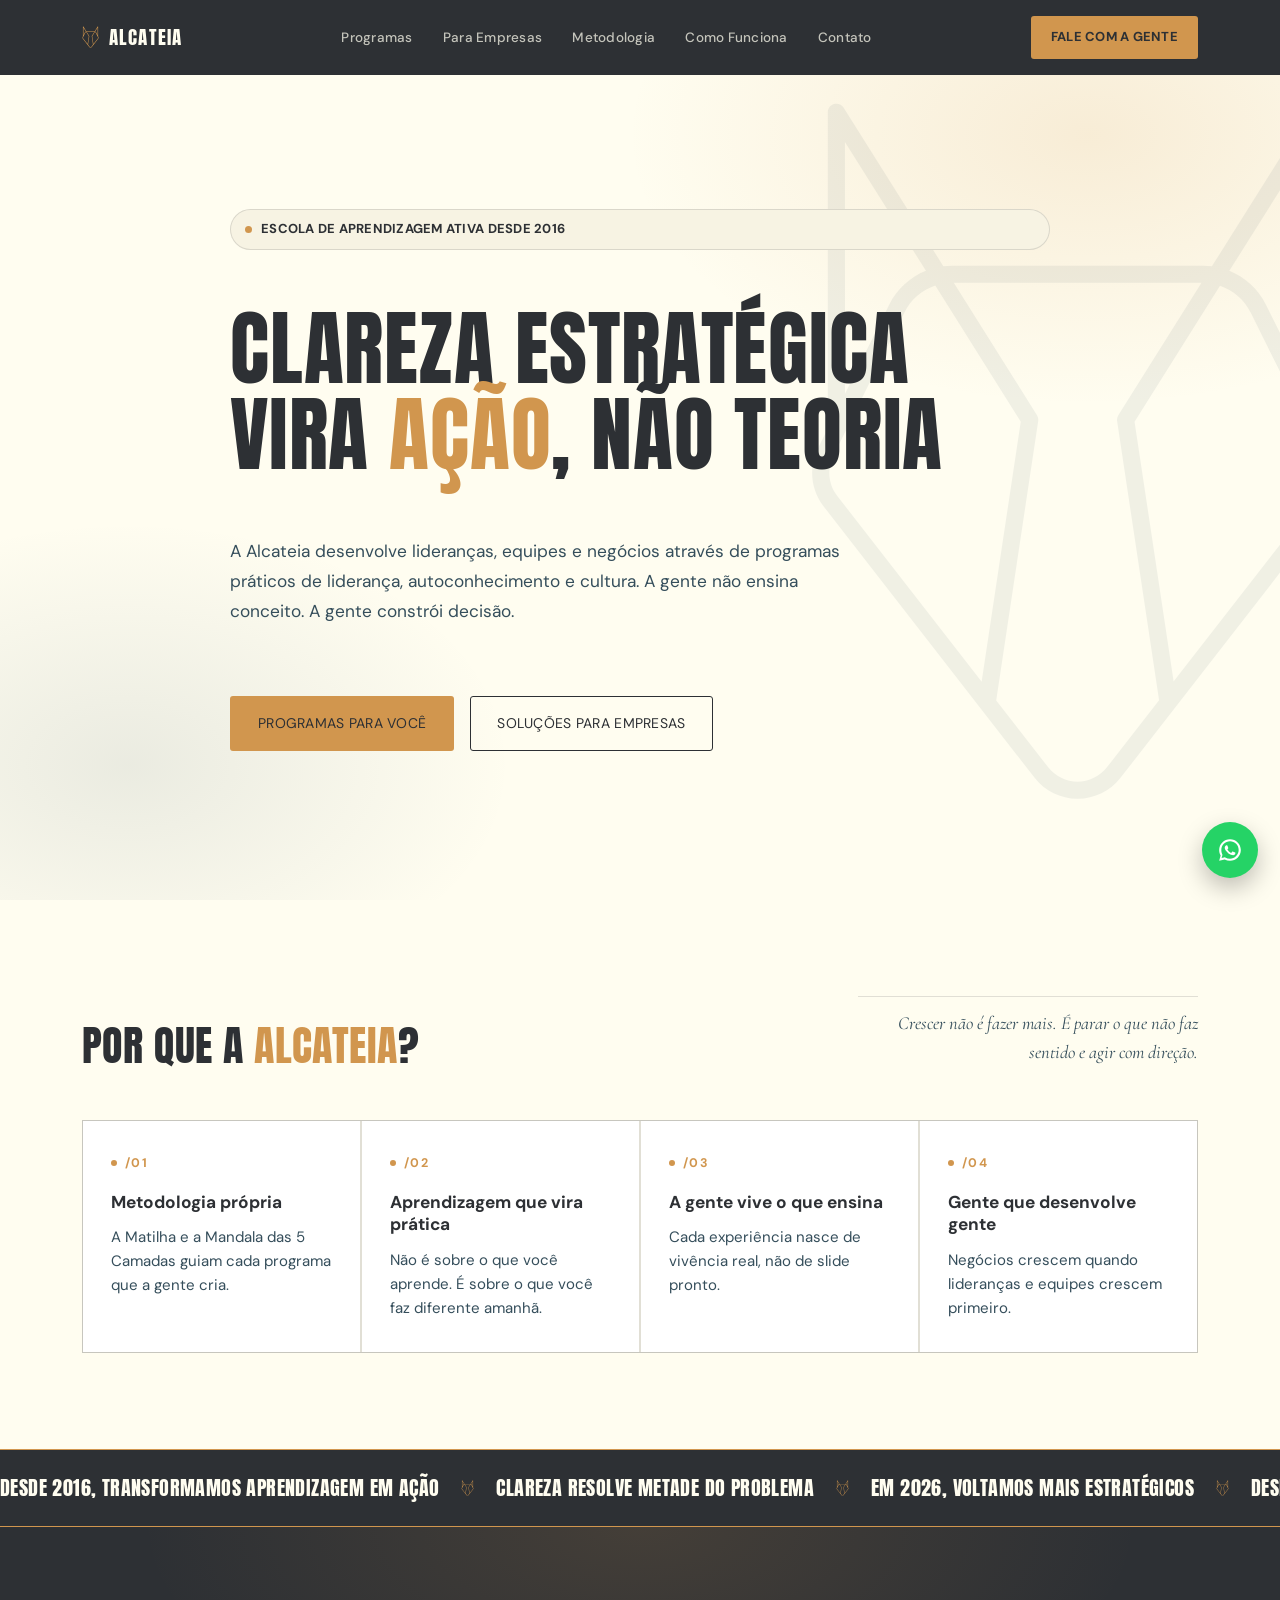
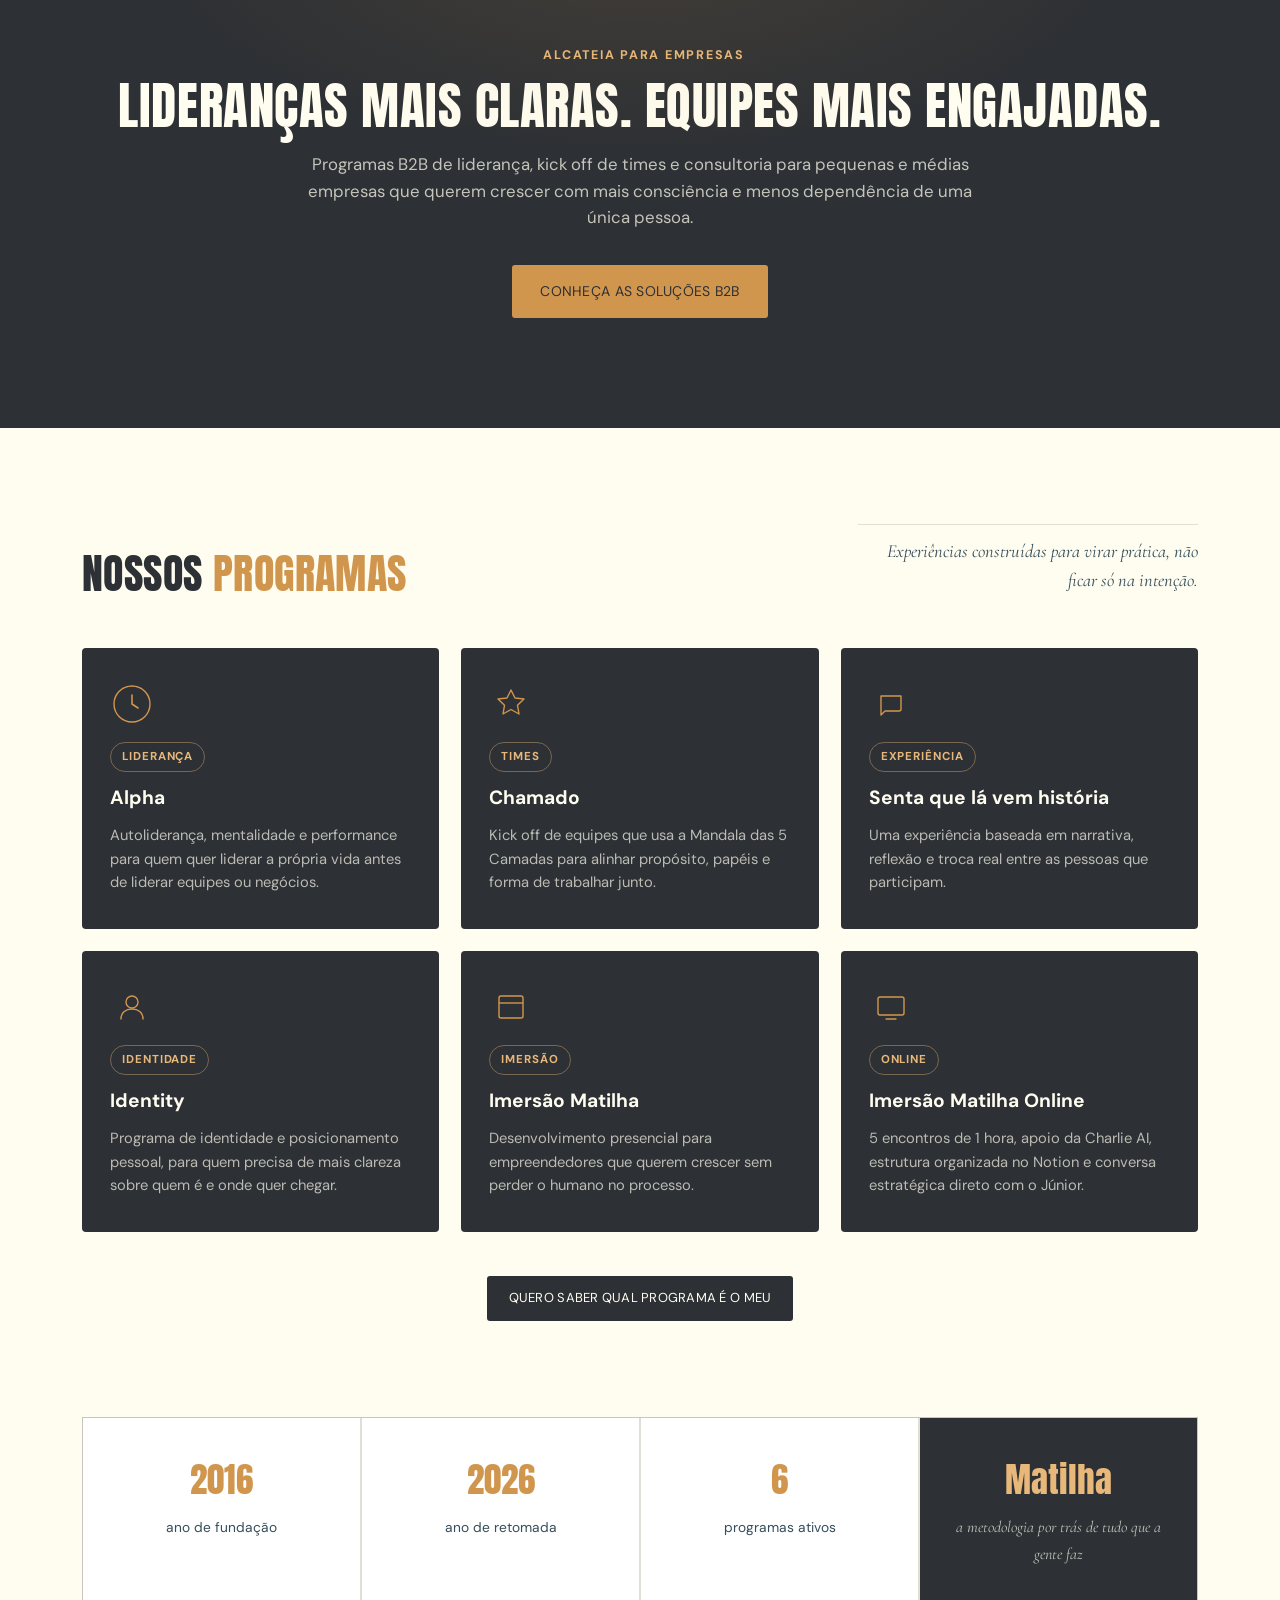
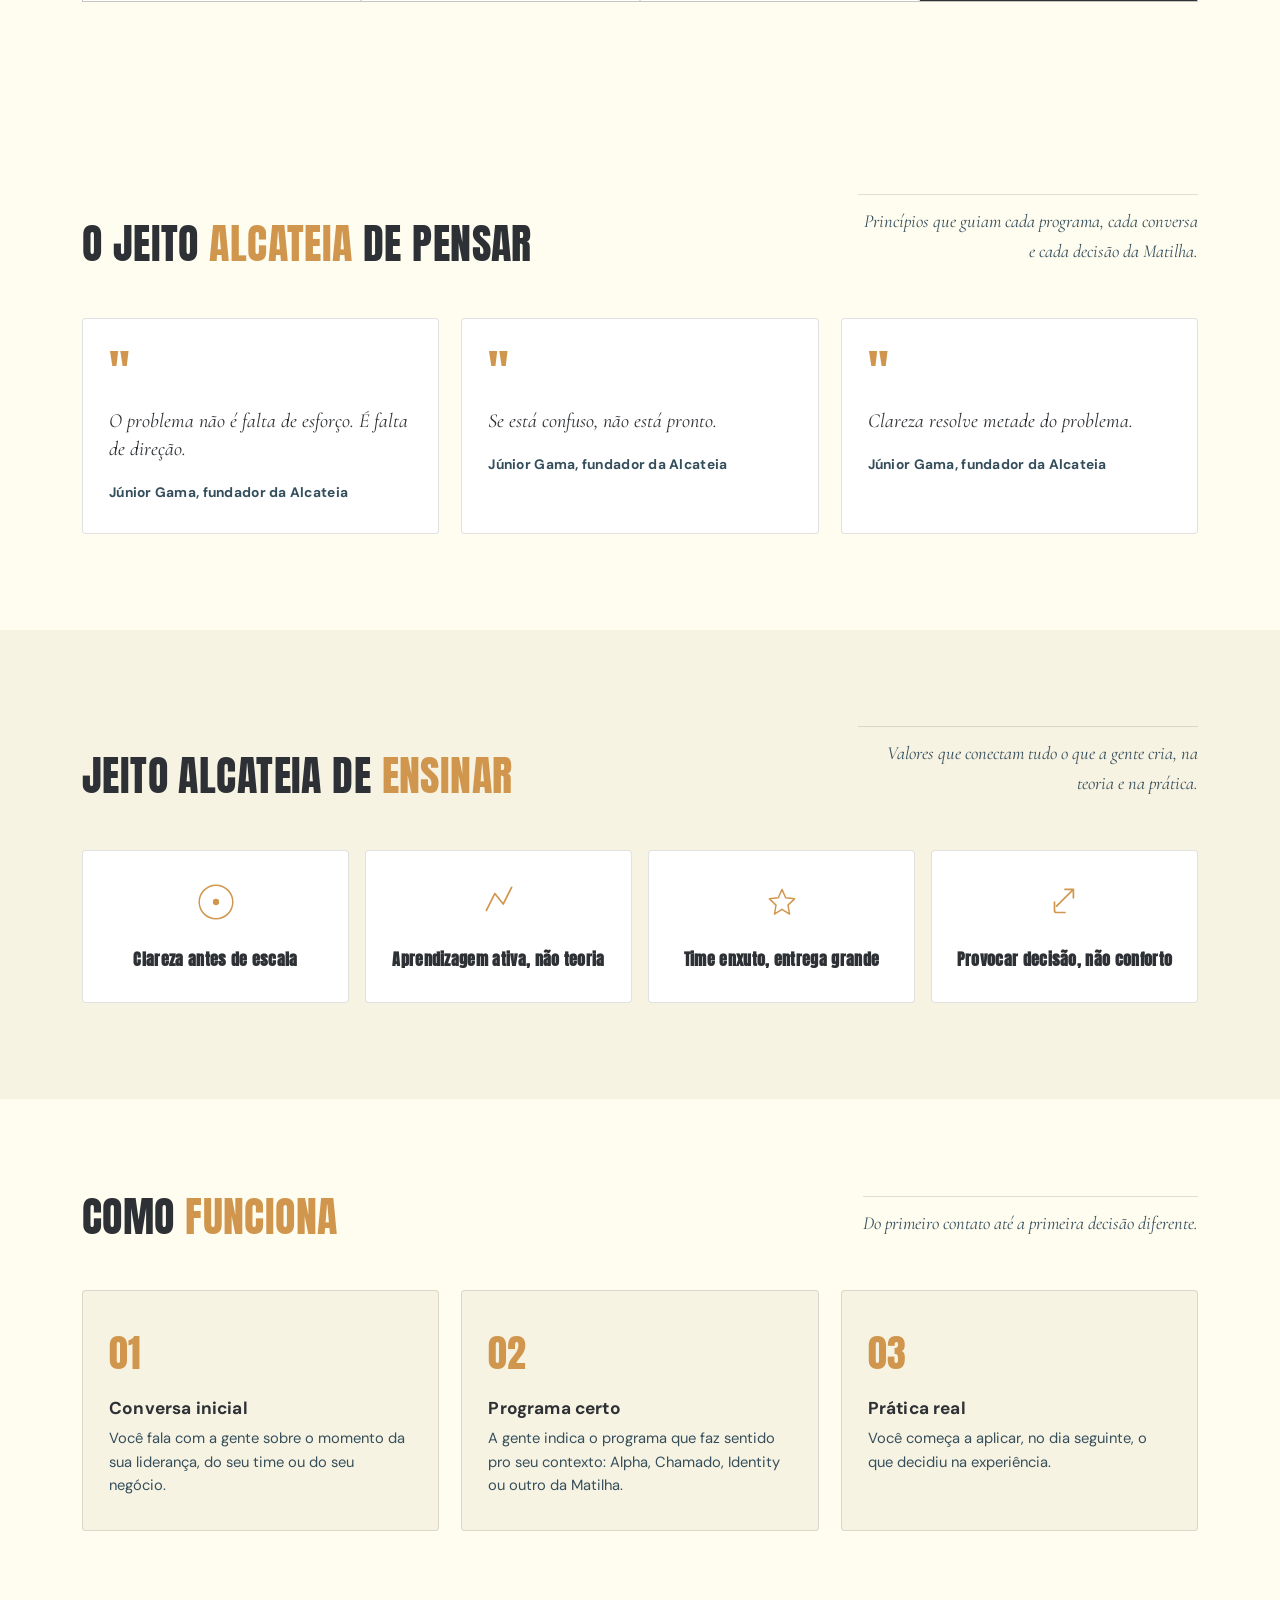
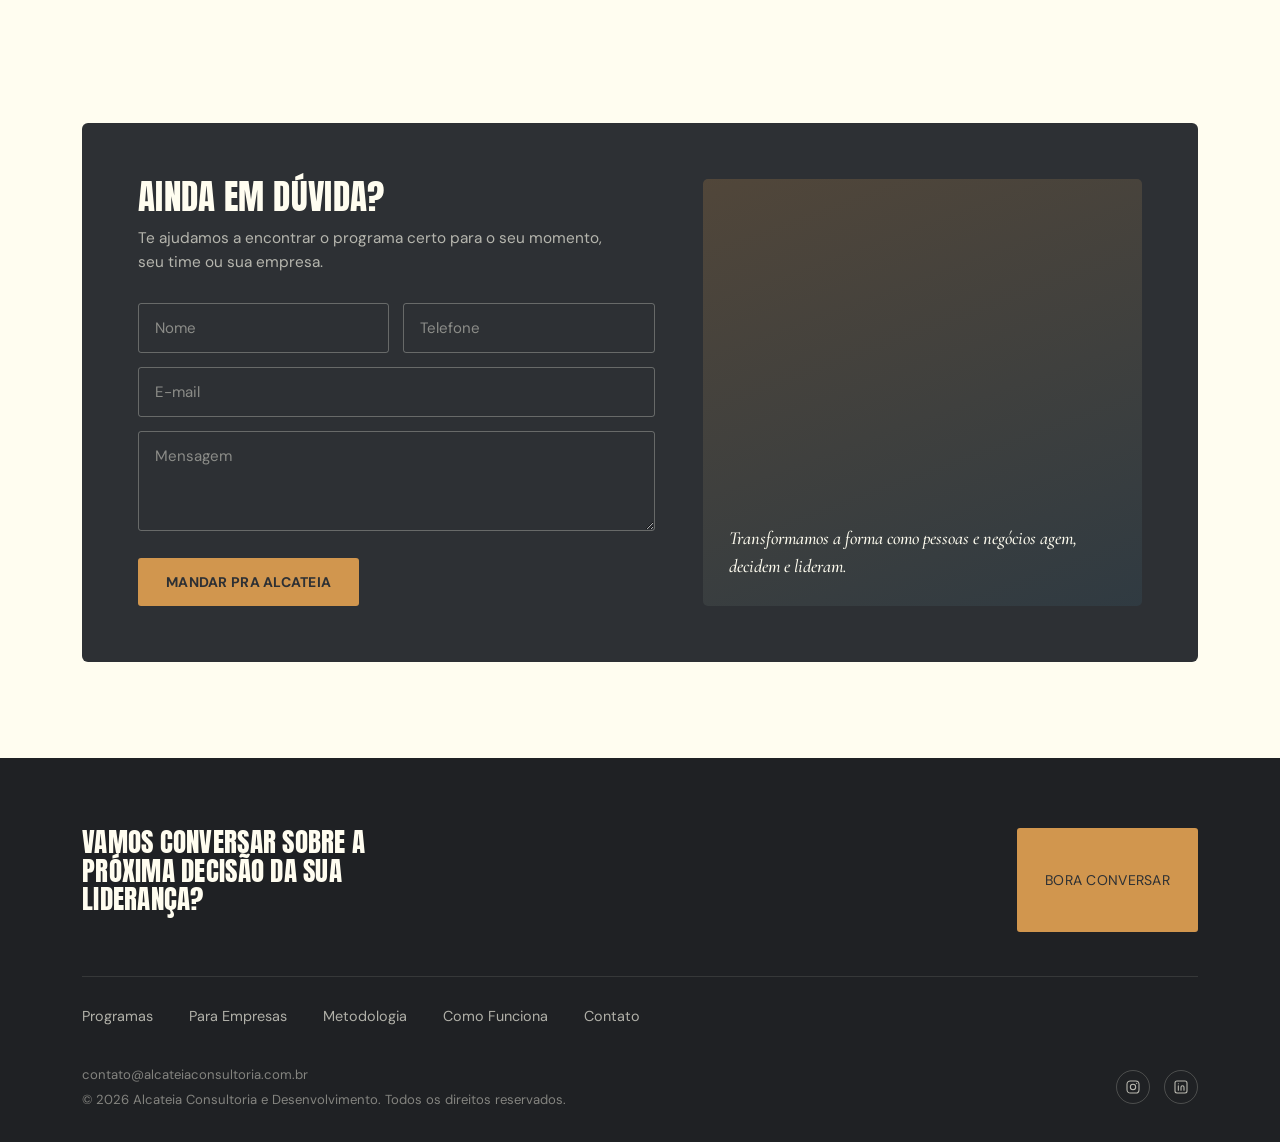
==== commit 1a0ab499: "Integrar logo real (icone lobo) no header, hero e ticker" ====
--- a/index.html
+++ b/index.html
@@ -157,7 +157,7 @@
     gap:10px;
     color:var(--cream);
   }
-  .logo .paw{ color:var(--accent); width:22px; height:22px; }
+  .logo .paw{ color:var(--accent); width:17px; height:22px; }
   .logo-text{
     font-family:'Anton', sans-serif;
     font-size:19px;
@@ -346,7 +346,7 @@
     letter-spacing:0.02em;
     text-transform:uppercase;
   }
-  .ticker .paw{ color:var(--accent); width:16px; height:16px; }
+  .ticker .paw{ color:var(--accent); width:13px; height:16px; }
   @keyframes ticker-scroll{
     0%{ transform:translateX(0); }
     100%{ transform:translateX(-50%); }
@@ -646,13 +646,7 @@
 <header>
   <div class="header-inner">
     <a href="#top" class="logo">
-      <svg class="paw" viewBox="0 0 24 24" fill="none" xmlns="http://www.w3.org/2000/svg">
-        <ellipse cx="12" cy="15.5" rx="5.5" ry="4.8"/>
-        <ellipse cx="5.2" cy="8.5" rx="2.1" ry="2.6" transform="rotate(-20 5.2 8.5)"/>
-        <ellipse cx="18.8" cy="8.5" rx="2.1" ry="2.6" transform="rotate(20 18.8 8.5)"/>
-        <ellipse cx="9.3" cy="4.6" rx="1.9" ry="2.4" transform="rotate(-8 9.3 4.6)"/>
-        <ellipse cx="14.7" cy="4.6" rx="1.9" ry="2.4" transform="rotate(8 14.7 4.6)"/>
-      </svg>
+      <svg class="paw" viewBox="330 105 197 253"><path fill="currentColor" d="M 513.308594 247.582031 L 462.484375 312.96875 L 448.734375 221.519531 L 478.800781 173.6875 C 483.441406 175.25 487.34375 178.582031 489.609375 183.148438 L 514.699219 233.734375 C 516.917969 238.207031 516.371094 243.644531 513.308594 247.582031 M 439.035156 343.140625 C 436.539062 346.355469 432.769531 348.199219 428.699219 348.199219 C 424.628906 348.199219 420.859375 346.355469 418.363281 343.140625 L 400.066406 319.597656 L 414.84375 221.308594 C 414.949219 220.597656 414.796875 219.871094 414.414062 219.261719 L 385.144531 172.695312 L 472.316406 172.695312 L 443.042969 219.261719 C 442.660156 219.871094 442.507812 220.597656 442.617188 221.308594 L 457.386719 319.53125 Z M 342.699219 233.734375 L 367.785156 183.148438 C 370.058594 178.566406 373.984375 175.226562 378.648438 173.671875 L 408.726562 221.519531 L 394.964844 313.035156 L 344.089844 247.582031 C 341.027344 243.644531 340.480469 238.207031 342.699219 233.734375 M 346.867188 123.121094 L 375.371094 168.464844 C 369.816406 170.683594 365.171875 174.875 362.394531 180.476562 L 346.867188 211.777344 Z M 510.59375 123.117188 L 510.59375 211.90625 L 495 180.476562 C 492.234375 174.894531 487.605469 170.710938 482.074219 168.484375 Z M 520.089844 231.058594 L 516.613281 224.042969 L 516.613281 112.675781 C 516.613281 111.335938 515.722656 110.15625 514.433594 109.785156 C 513.144531 109.40625 511.769531 109.9375 511.054688 111.074219 L 475.96875 166.886719 C 474.914062 166.753906 473.84375 166.675781 472.757812 166.675781 L 384.640625 166.675781 C 383.574219 166.675781 382.523438 166.753906 381.488281 166.882812 L 346.40625 111.074219 C 345.691406 109.9375 344.3125 109.40625 343.023438 109.785156 C 341.738281 110.15625 340.847656 111.335938 340.847656 112.675781 L 340.847656 223.914062 L 337.304688 231.058594 C 334.066406 237.589844 334.863281 245.523438 339.335938 251.277344 L 413.609375 346.835938 C 417.257812 351.523438 422.757812 354.21875 428.699219 354.21875 C 434.640625 354.21875 440.140625 351.523438 443.789062 346.835938 L 518.058594 251.277344 C 522.53125 245.523438 523.332031 237.585938 520.089844 231.058594"/></svg>
       <span class="logo-text">ALCATEIA</span>
     </a>
     <nav class="main-nav">
@@ -667,13 +661,7 @@
 </header>
 
 <section class="hero" id="top">
-  <svg class="hero-mark" viewBox="0 0 200 200" fill="none" xmlns="http://www.w3.org/2000/svg">
-    <ellipse cx="100" cy="130" rx="55" ry="48" fill="currentColor"/>
-    <ellipse cx="42" cy="70" rx="21" ry="26" transform="rotate(-20 42 70)" fill="currentColor"/>
-    <ellipse cx="158" cy="70" rx="21" ry="26" transform="rotate(20 158 70)" fill="currentColor"/>
-    <ellipse cx="76" cy="34" rx="19" ry="24" transform="rotate(-8 76 34)" fill="currentColor"/>
-    <ellipse cx="124" cy="34" rx="19" ry="24" transform="rotate(8 124 34)" fill="currentColor"/>
-  </svg>
+  <svg class="hero-mark" viewBox="330 105 197 253"><path fill="currentColor" d="M 513.308594 247.582031 L 462.484375 312.96875 L 448.734375 221.519531 L 478.800781 173.6875 C 483.441406 175.25 487.34375 178.582031 489.609375 183.148438 L 514.699219 233.734375 C 516.917969 238.207031 516.371094 243.644531 513.308594 247.582031 M 439.035156 343.140625 C 436.539062 346.355469 432.769531 348.199219 428.699219 348.199219 C 424.628906 348.199219 420.859375 346.355469 418.363281 343.140625 L 400.066406 319.597656 L 414.84375 221.308594 C 414.949219 220.597656 414.796875 219.871094 414.414062 219.261719 L 385.144531 172.695312 L 472.316406 172.695312 L 443.042969 219.261719 C 442.660156 219.871094 442.507812 220.597656 442.617188 221.308594 L 457.386719 319.53125 Z M 342.699219 233.734375 L 367.785156 183.148438 C 370.058594 178.566406 373.984375 175.226562 378.648438 173.671875 L 408.726562 221.519531 L 394.964844 313.035156 L 344.089844 247.582031 C 341.027344 243.644531 340.480469 238.207031 342.699219 233.734375 M 346.867188 123.121094 L 375.371094 168.464844 C 369.816406 170.683594 365.171875 174.875 362.394531 180.476562 L 346.867188 211.777344 Z M 510.59375 123.117188 L 510.59375 211.90625 L 495 180.476562 C 492.234375 174.894531 487.605469 170.710938 482.074219 168.484375 Z M 520.089844 231.058594 L 516.613281 224.042969 L 516.613281 112.675781 C 516.613281 111.335938 515.722656 110.15625 514.433594 109.785156 C 513.144531 109.40625 511.769531 109.9375 511.054688 111.074219 L 475.96875 166.886719 C 474.914062 166.753906 473.84375 166.675781 472.757812 166.675781 L 384.640625 166.675781 C 383.574219 166.675781 382.523438 166.753906 381.488281 166.882812 L 346.40625 111.074219 C 345.691406 109.9375 344.3125 109.40625 343.023438 109.785156 C 341.738281 110.15625 340.847656 111.335938 340.847656 112.675781 L 340.847656 223.914062 L 337.304688 231.058594 C 334.066406 237.589844 334.863281 245.523438 339.335938 251.277344 L 413.609375 346.835938 C 417.257812 351.523438 422.757812 354.21875 428.699219 354.21875 C 434.640625 354.21875 440.140625 351.523438 443.789062 346.835938 L 518.058594 251.277344 C 522.53125 245.523438 523.332031 237.585938 520.089844 231.058594"/></svg>
   <div class="wrap">
     <div class="hero-grid">
       <div class="hero-eyebrow"><span class="dot"></span> Escola de aprendizagem ativa desde 2016</div>
@@ -721,18 +709,18 @@
 <div class="ticker-wrap">
   <div class="ticker">
     <span>DESDE 2016, TRANSFORMAMOS APRENDIZAGEM EM AÇÃO</span>
-    <svg class="paw" viewBox="0 0 24 24" fill="none" xmlns="http://www.w3.org/2000/svg"><ellipse cx="12" cy="15.5" rx="5.5" ry="4.8"/><ellipse cx="5.2" cy="8.5" rx="2.1" ry="2.6" transform="rotate(-20 5.2 8.5)"/><ellipse cx="18.8" cy="8.5" rx="2.1" ry="2.6" transform="rotate(20 18.8 8.5)"/><ellipse cx="9.3" cy="4.6" rx="1.9" ry="2.4" transform="rotate(-8 9.3 4.6)"/><ellipse cx="14.7" cy="4.6" rx="1.9" ry="2.4" transform="rotate(8 14.7 4.6)"/></svg>
+    <svg class="paw" viewBox="330 105 197 253"><path fill="currentColor" d="M 513.308594 247.582031 L 462.484375 312.96875 L 448.734375 221.519531 L 478.800781 173.6875 C 483.441406 175.25 487.34375 178.582031 489.609375 183.148438 L 514.699219 233.734375 C 516.917969 238.207031 516.371094 243.644531 513.308594 247.582031 M 439.035156 343.140625 C 436.539062 346.355469 432.769531 348.199219 428.699219 348.199219 C 424.628906 348.199219 420.859375 346.355469 418.363281 343.140625 L 400.066406 319.597656 L 414.84375 221.308594 C 414.949219 220.597656 414.796875 219.871094 414.414062 219.261719 L 385.144531 172.695312 L 472.316406 172.695312 L 443.042969 219.261719 C 442.660156 219.871094 442.507812 220.597656 442.617188 221.308594 L 457.386719 319.53125 Z M 342.699219 233.734375 L 367.785156 183.148438 C 370.058594 178.566406 373.984375 175.226562 378.648438 173.671875 L 408.726562 221.519531 L 394.964844 313.035156 L 344.089844 247.582031 C 341.027344 243.644531 340.480469 238.207031 342.699219 233.734375 M 346.867188 123.121094 L 375.371094 168.464844 C 369.816406 170.683594 365.171875 174.875 362.394531 180.476562 L 346.867188 211.777344 Z M 510.59375 123.117188 L 510.59375 211.90625 L 495 180.476562 C 492.234375 174.894531 487.605469 170.710938 482.074219 168.484375 Z M 520.089844 231.058594 L 516.613281 224.042969 L 516.613281 112.675781 C 516.613281 111.335938 515.722656 110.15625 514.433594 109.785156 C 513.144531 109.40625 511.769531 109.9375 511.054688 111.074219 L 475.96875 166.886719 C 474.914062 166.753906 473.84375 166.675781 472.757812 166.675781 L 384.640625 166.675781 C 383.574219 166.675781 382.523438 166.753906 381.488281 166.882812 L 346.40625 111.074219 C 345.691406 109.9375 344.3125 109.40625 343.023438 109.785156 C 341.738281 110.15625 340.847656 111.335938 340.847656 112.675781 L 340.847656 223.914062 L 337.304688 231.058594 C 334.066406 237.589844 334.863281 245.523438 339.335938 251.277344 L 413.609375 346.835938 C 417.257812 351.523438 422.757812 354.21875 428.699219 354.21875 C 434.640625 354.21875 440.140625 351.523438 443.789062 346.835938 L 518.058594 251.277344 C 522.53125 245.523438 523.332031 237.585938 520.089844 231.058594"/></svg>
     <span>CLAREZA RESOLVE METADE DO PROBLEMA</span>
-    <svg class="paw" viewBox="0 0 24 24" fill="none" xmlns="http://www.w3.org/2000/svg"><ellipse cx="12" cy="15.5" rx="5.5" ry="4.8"/><ellipse cx="5.2" cy="8.5" rx="2.1" ry="2.6" transform="rotate(-20 5.2 8.5)"/><ellipse cx="18.8" cy="8.5" rx="2.1" ry="2.6" transform="rotate(20 18.8 8.5)"/><ellipse cx="9.3" cy="4.6" rx="1.9" ry="2.4" transform="rotate(-8 9.3 4.6)"/><ellipse cx="14.7" cy="4.6" rx="1.9" ry="2.4" transform="rotate(8 14.7 4.6)"/></svg>
+    <svg class="paw" viewBox="330 105 197 253"><path fill="currentColor" d="M 513.308594 247.582031 L 462.484375 312.96875 L 448.734375 221.519531 L 478.800781 173.6875 C 483.441406 175.25 487.34375 178.582031 489.609375 183.148438 L 514.699219 233.734375 C 516.917969 238.207031 516.371094 243.644531 513.308594 247.582031 M 439.035156 343.140625 C 436.539062 346.355469 432.769531 348.199219 428.699219 348.199219 C 424.628906 348.199219 420.859375 346.355469 418.363281 343.140625 L 400.066406 319.597656 L 414.84375 221.308594 C 414.949219 220.597656 414.796875 219.871094 414.414062 219.261719 L 385.144531 172.695312 L 472.316406 172.695312 L 443.042969 219.261719 C 442.660156 219.871094 442.507812 220.597656 442.617188 221.308594 L 457.386719 319.53125 Z M 342.699219 233.734375 L 367.785156 183.148438 C 370.058594 178.566406 373.984375 175.226562 378.648438 173.671875 L 408.726562 221.519531 L 394.964844 313.035156 L 344.089844 247.582031 C 341.027344 243.644531 340.480469 238.207031 342.699219 233.734375 M 346.867188 123.121094 L 375.371094 168.464844 C 369.816406 170.683594 365.171875 174.875 362.394531 180.476562 L 346.867188 211.777344 Z M 510.59375 123.117188 L 510.59375 211.90625 L 495 180.476562 C 492.234375 174.894531 487.605469 170.710938 482.074219 168.484375 Z M 520.089844 231.058594 L 516.613281 224.042969 L 516.613281 112.675781 C 516.613281 111.335938 515.722656 110.15625 514.433594 109.785156 C 513.144531 109.40625 511.769531 109.9375 511.054688 111.074219 L 475.96875 166.886719 C 474.914062 166.753906 473.84375 166.675781 472.757812 166.675781 L 384.640625 166.675781 C 383.574219 166.675781 382.523438 166.753906 381.488281 166.882812 L 346.40625 111.074219 C 345.691406 109.9375 344.3125 109.40625 343.023438 109.785156 C 341.738281 110.15625 340.847656 111.335938 340.847656 112.675781 L 340.847656 223.914062 L 337.304688 231.058594 C 334.066406 237.589844 334.863281 245.523438 339.335938 251.277344 L 413.609375 346.835938 C 417.257812 351.523438 422.757812 354.21875 428.699219 354.21875 C 434.640625 354.21875 440.140625 351.523438 443.789062 346.835938 L 518.058594 251.277344 C 522.53125 245.523438 523.332031 237.585938 520.089844 231.058594"/></svg>
     <span>EM 2026, VOLTAMOS MAIS ESTRATÉGICOS</span>
-    <svg class="paw" viewBox="0 0 24 24" fill="none" xmlns="http://www.w3.org/2000/svg"><ellipse cx="12" cy="15.5" rx="5.5" ry="4.8"/><ellipse cx="5.2" cy="8.5" rx="2.1" ry="2.6" transform="rotate(-20 5.2 8.5)"/><ellipse cx="18.8" cy="8.5" rx="2.1" ry="2.6" transform="rotate(20 18.8 8.5)"/><ellipse cx="9.3" cy="4.6" rx="1.9" ry="2.4" transform="rotate(-8 9.3 4.6)"/><ellipse cx="14.7" cy="4.6" rx="1.9" ry="2.4" transform="rotate(8 14.7 4.6)"/></svg>
+    <svg class="paw" viewBox="330 105 197 253"><path fill="currentColor" d="M 513.308594 247.582031 L 462.484375 312.96875 L 448.734375 221.519531 L 478.800781 173.6875 C 483.441406 175.25 487.34375 178.582031 489.609375 183.148438 L 514.699219 233.734375 C 516.917969 238.207031 516.371094 243.644531 513.308594 247.582031 M 439.035156 343.140625 C 436.539062 346.355469 432.769531 348.199219 428.699219 348.199219 C 424.628906 348.199219 420.859375 346.355469 418.363281 343.140625 L 400.066406 319.597656 L 414.84375 221.308594 C 414.949219 220.597656 414.796875 219.871094 414.414062 219.261719 L 385.144531 172.695312 L 472.316406 172.695312 L 443.042969 219.261719 C 442.660156 219.871094 442.507812 220.597656 442.617188 221.308594 L 457.386719 319.53125 Z M 342.699219 233.734375 L 367.785156 183.148438 C 370.058594 178.566406 373.984375 175.226562 378.648438 173.671875 L 408.726562 221.519531 L 394.964844 313.035156 L 344.089844 247.582031 C 341.027344 243.644531 340.480469 238.207031 342.699219 233.734375 M 346.867188 123.121094 L 375.371094 168.464844 C 369.816406 170.683594 365.171875 174.875 362.394531 180.476562 L 346.867188 211.777344 Z M 510.59375 123.117188 L 510.59375 211.90625 L 495 180.476562 C 492.234375 174.894531 487.605469 170.710938 482.074219 168.484375 Z M 520.089844 231.058594 L 516.613281 224.042969 L 516.613281 112.675781 C 516.613281 111.335938 515.722656 110.15625 514.433594 109.785156 C 513.144531 109.40625 511.769531 109.9375 511.054688 111.074219 L 475.96875 166.886719 C 474.914062 166.753906 473.84375 166.675781 472.757812 166.675781 L 384.640625 166.675781 C 383.574219 166.675781 382.523438 166.753906 381.488281 166.882812 L 346.40625 111.074219 C 345.691406 109.9375 344.3125 109.40625 343.023438 109.785156 C 341.738281 110.15625 340.847656 111.335938 340.847656 112.675781 L 340.847656 223.914062 L 337.304688 231.058594 C 334.066406 237.589844 334.863281 245.523438 339.335938 251.277344 L 413.609375 346.835938 C 417.257812 351.523438 422.757812 354.21875 428.699219 354.21875 C 434.640625 354.21875 440.140625 351.523438 443.789062 346.835938 L 518.058594 251.277344 C 522.53125 245.523438 523.332031 237.585938 520.089844 231.058594"/></svg>
     <!-- duplicate for seamless loop -->
     <span>DESDE 2016, TRANSFORMAMOS APRENDIZAGEM EM AÇÃO</span>
-    <svg class="paw" viewBox="0 0 24 24" fill="none" xmlns="http://www.w3.org/2000/svg"><ellipse cx="12" cy="15.5" rx="5.5" ry="4.8"/><ellipse cx="5.2" cy="8.5" rx="2.1" ry="2.6" transform="rotate(-20 5.2 8.5)"/><ellipse cx="18.8" cy="8.5" rx="2.1" ry="2.6" transform="rotate(20 18.8 8.5)"/><ellipse cx="9.3" cy="4.6" rx="1.9" ry="2.4" transform="rotate(-8 9.3 4.6)"/><ellipse cx="14.7" cy="4.6" rx="1.9" ry="2.4" transform="rotate(8 14.7 4.6)"/></svg>
+    <svg class="paw" viewBox="330 105 197 253"><path fill="currentColor" d="M 513.308594 247.582031 L 462.484375 312.96875 L 448.734375 221.519531 L 478.800781 173.6875 C 483.441406 175.25 487.34375 178.582031 489.609375 183.148438 L 514.699219 233.734375 C 516.917969 238.207031 516.371094 243.644531 513.308594 247.582031 M 439.035156 343.140625 C 436.539062 346.355469 432.769531 348.199219 428.699219 348.199219 C 424.628906 348.199219 420.859375 346.355469 418.363281 343.140625 L 400.066406 319.597656 L 414.84375 221.308594 C 414.949219 220.597656 414.796875 219.871094 414.414062 219.261719 L 385.144531 172.695312 L 472.316406 172.695312 L 443.042969 219.261719 C 442.660156 219.871094 442.507812 220.597656 442.617188 221.308594 L 457.386719 319.53125 Z M 342.699219 233.734375 L 367.785156 183.148438 C 370.058594 178.566406 373.984375 175.226562 378.648438 173.671875 L 408.726562 221.519531 L 394.964844 313.035156 L 344.089844 247.582031 C 341.027344 243.644531 340.480469 238.207031 342.699219 233.734375 M 346.867188 123.121094 L 375.371094 168.464844 C 369.816406 170.683594 365.171875 174.875 362.394531 180.476562 L 346.867188 211.777344 Z M 510.59375 123.117188 L 510.59375 211.90625 L 495 180.476562 C 492.234375 174.894531 487.605469 170.710938 482.074219 168.484375 Z M 520.089844 231.058594 L 516.613281 224.042969 L 516.613281 112.675781 C 516.613281 111.335938 515.722656 110.15625 514.433594 109.785156 C 513.144531 109.40625 511.769531 109.9375 511.054688 111.074219 L 475.96875 166.886719 C 474.914062 166.753906 473.84375 166.675781 472.757812 166.675781 L 384.640625 166.675781 C 383.574219 166.675781 382.523438 166.753906 381.488281 166.882812 L 346.40625 111.074219 C 345.691406 109.9375 344.3125 109.40625 343.023438 109.785156 C 341.738281 110.15625 340.847656 111.335938 340.847656 112.675781 L 340.847656 223.914062 L 337.304688 231.058594 C 334.066406 237.589844 334.863281 245.523438 339.335938 251.277344 L 413.609375 346.835938 C 417.257812 351.523438 422.757812 354.21875 428.699219 354.21875 C 434.640625 354.21875 440.140625 351.523438 443.789062 346.835938 L 518.058594 251.277344 C 522.53125 245.523438 523.332031 237.585938 520.089844 231.058594"/></svg>
     <span>CLAREZA RESOLVE METADE DO PROBLEMA</span>
-    <svg class="paw" viewBox="0 0 24 24" fill="none" xmlns="http://www.w3.org/2000/svg"><ellipse cx="12" cy="15.5" rx="5.5" ry="4.8"/><ellipse cx="5.2" cy="8.5" rx="2.1" ry="2.6" transform="rotate(-20 5.2 8.5)"/><ellipse cx="18.8" cy="8.5" rx="2.1" ry="2.6" transform="rotate(20 18.8 8.5)"/><ellipse cx="9.3" cy="4.6" rx="1.9" ry="2.4" transform="rotate(-8 9.3 4.6)"/><ellipse cx="14.7" cy="4.6" rx="1.9" ry="2.4" transform="rotate(8 14.7 4.6)"/></svg>
+    <svg class="paw" viewBox="330 105 197 253"><path fill="currentColor" d="M 513.308594 247.582031 L 462.484375 312.96875 L 448.734375 221.519531 L 478.800781 173.6875 C 483.441406 175.25 487.34375 178.582031 489.609375 183.148438 L 514.699219 233.734375 C 516.917969 238.207031 516.371094 243.644531 513.308594 247.582031 M 439.035156 343.140625 C 436.539062 346.355469 432.769531 348.199219 428.699219 348.199219 C 424.628906 348.199219 420.859375 346.355469 418.363281 343.140625 L 400.066406 319.597656 L 414.84375 221.308594 C 414.949219 220.597656 414.796875 219.871094 414.414062 219.261719 L 385.144531 172.695312 L 472.316406 172.695312 L 443.042969 219.261719 C 442.660156 219.871094 442.507812 220.597656 442.617188 221.308594 L 457.386719 319.53125 Z M 342.699219 233.734375 L 367.785156 183.148438 C 370.058594 178.566406 373.984375 175.226562 378.648438 173.671875 L 408.726562 221.519531 L 394.964844 313.035156 L 344.089844 247.582031 C 341.027344 243.644531 340.480469 238.207031 342.699219 233.734375 M 346.867188 123.121094 L 375.371094 168.464844 C 369.816406 170.683594 365.171875 174.875 362.394531 180.476562 L 346.867188 211.777344 Z M 510.59375 123.117188 L 510.59375 211.90625 L 495 180.476562 C 492.234375 174.894531 487.605469 170.710938 482.074219 168.484375 Z M 520.089844 231.058594 L 516.613281 224.042969 L 516.613281 112.675781 C 516.613281 111.335938 515.722656 110.15625 514.433594 109.785156 C 513.144531 109.40625 511.769531 109.9375 511.054688 111.074219 L 475.96875 166.886719 C 474.914062 166.753906 473.84375 166.675781 472.757812 166.675781 L 384.640625 166.675781 C 383.574219 166.675781 382.523438 166.753906 381.488281 166.882812 L 346.40625 111.074219 C 345.691406 109.9375 344.3125 109.40625 343.023438 109.785156 C 341.738281 110.15625 340.847656 111.335938 340.847656 112.675781 L 340.847656 223.914062 L 337.304688 231.058594 C 334.066406 237.589844 334.863281 245.523438 339.335938 251.277344 L 413.609375 346.835938 C 417.257812 351.523438 422.757812 354.21875 428.699219 354.21875 C 434.640625 354.21875 440.140625 351.523438 443.789062 346.835938 L 518.058594 251.277344 C 522.53125 245.523438 523.332031 237.585938 520.089844 231.058594"/></svg>
     <span>EM 2026, VOLTAMOS MAIS ESTRATÉGICOS</span>
-    <svg class="paw" viewBox="0 0 24 24" fill="none" xmlns="http://www.w3.org/2000/svg"><ellipse cx="12" cy="15.5" rx="5.5" ry="4.8"/><ellipse cx="5.2" cy="8.5" rx="2.1" ry="2.6" transform="rotate(-20 5.2 8.5)"/><ellipse cx="18.8" cy="8.5" rx="2.1" ry="2.6" transform="rotate(20 18.8 8.5)"/><ellipse cx="9.3" cy="4.6" rx="1.9" ry="2.4" transform="rotate(-8 9.3 4.6)"/><ellipse cx="14.7" cy="4.6" rx="1.9" ry="2.4" transform="rotate(8 14.7 4.6)"/></svg>
+    <svg class="paw" viewBox="330 105 197 253"><path fill="currentColor" d="M 513.308594 247.582031 L 462.484375 312.96875 L 448.734375 221.519531 L 478.800781 173.6875 C 483.441406 175.25 487.34375 178.582031 489.609375 183.148438 L 514.699219 233.734375 C 516.917969 238.207031 516.371094 243.644531 513.308594 247.582031 M 439.035156 343.140625 C 436.539062 346.355469 432.769531 348.199219 428.699219 348.199219 C 424.628906 348.199219 420.859375 346.355469 418.363281 343.140625 L 400.066406 319.597656 L 414.84375 221.308594 C 414.949219 220.597656 414.796875 219.871094 414.414062 219.261719 L 385.144531 172.695312 L 472.316406 172.695312 L 443.042969 219.261719 C 442.660156 219.871094 442.507812 220.597656 442.617188 221.308594 L 457.386719 319.53125 Z M 342.699219 233.734375 L 367.785156 183.148438 C 370.058594 178.566406 373.984375 175.226562 378.648438 173.671875 L 408.726562 221.519531 L 394.964844 313.035156 L 344.089844 247.582031 C 341.027344 243.644531 340.480469 238.207031 342.699219 233.734375 M 346.867188 123.121094 L 375.371094 168.464844 C 369.816406 170.683594 365.171875 174.875 362.394531 180.476562 L 346.867188 211.777344 Z M 510.59375 123.117188 L 510.59375 211.90625 L 495 180.476562 C 492.234375 174.894531 487.605469 170.710938 482.074219 168.484375 Z M 520.089844 231.058594 L 516.613281 224.042969 L 516.613281 112.675781 C 516.613281 111.335938 515.722656 110.15625 514.433594 109.785156 C 513.144531 109.40625 511.769531 109.9375 511.054688 111.074219 L 475.96875 166.886719 C 474.914062 166.753906 473.84375 166.675781 472.757812 166.675781 L 384.640625 166.675781 C 383.574219 166.675781 382.523438 166.753906 381.488281 166.882812 L 346.40625 111.074219 C 345.691406 109.9375 344.3125 109.40625 343.023438 109.785156 C 341.738281 110.15625 340.847656 111.335938 340.847656 112.675781 L 340.847656 223.914062 L 337.304688 231.058594 C 334.066406 237.589844 334.863281 245.523438 339.335938 251.277344 L 413.609375 346.835938 C 417.257812 351.523438 422.757812 354.21875 428.699219 354.21875 C 434.640625 354.21875 440.140625 351.523438 443.789062 346.835938 L 518.058594 251.277344 C 522.53125 245.523438 523.332031 237.585938 520.089844 231.058594"/></svg>
   </div>
 </div>
 
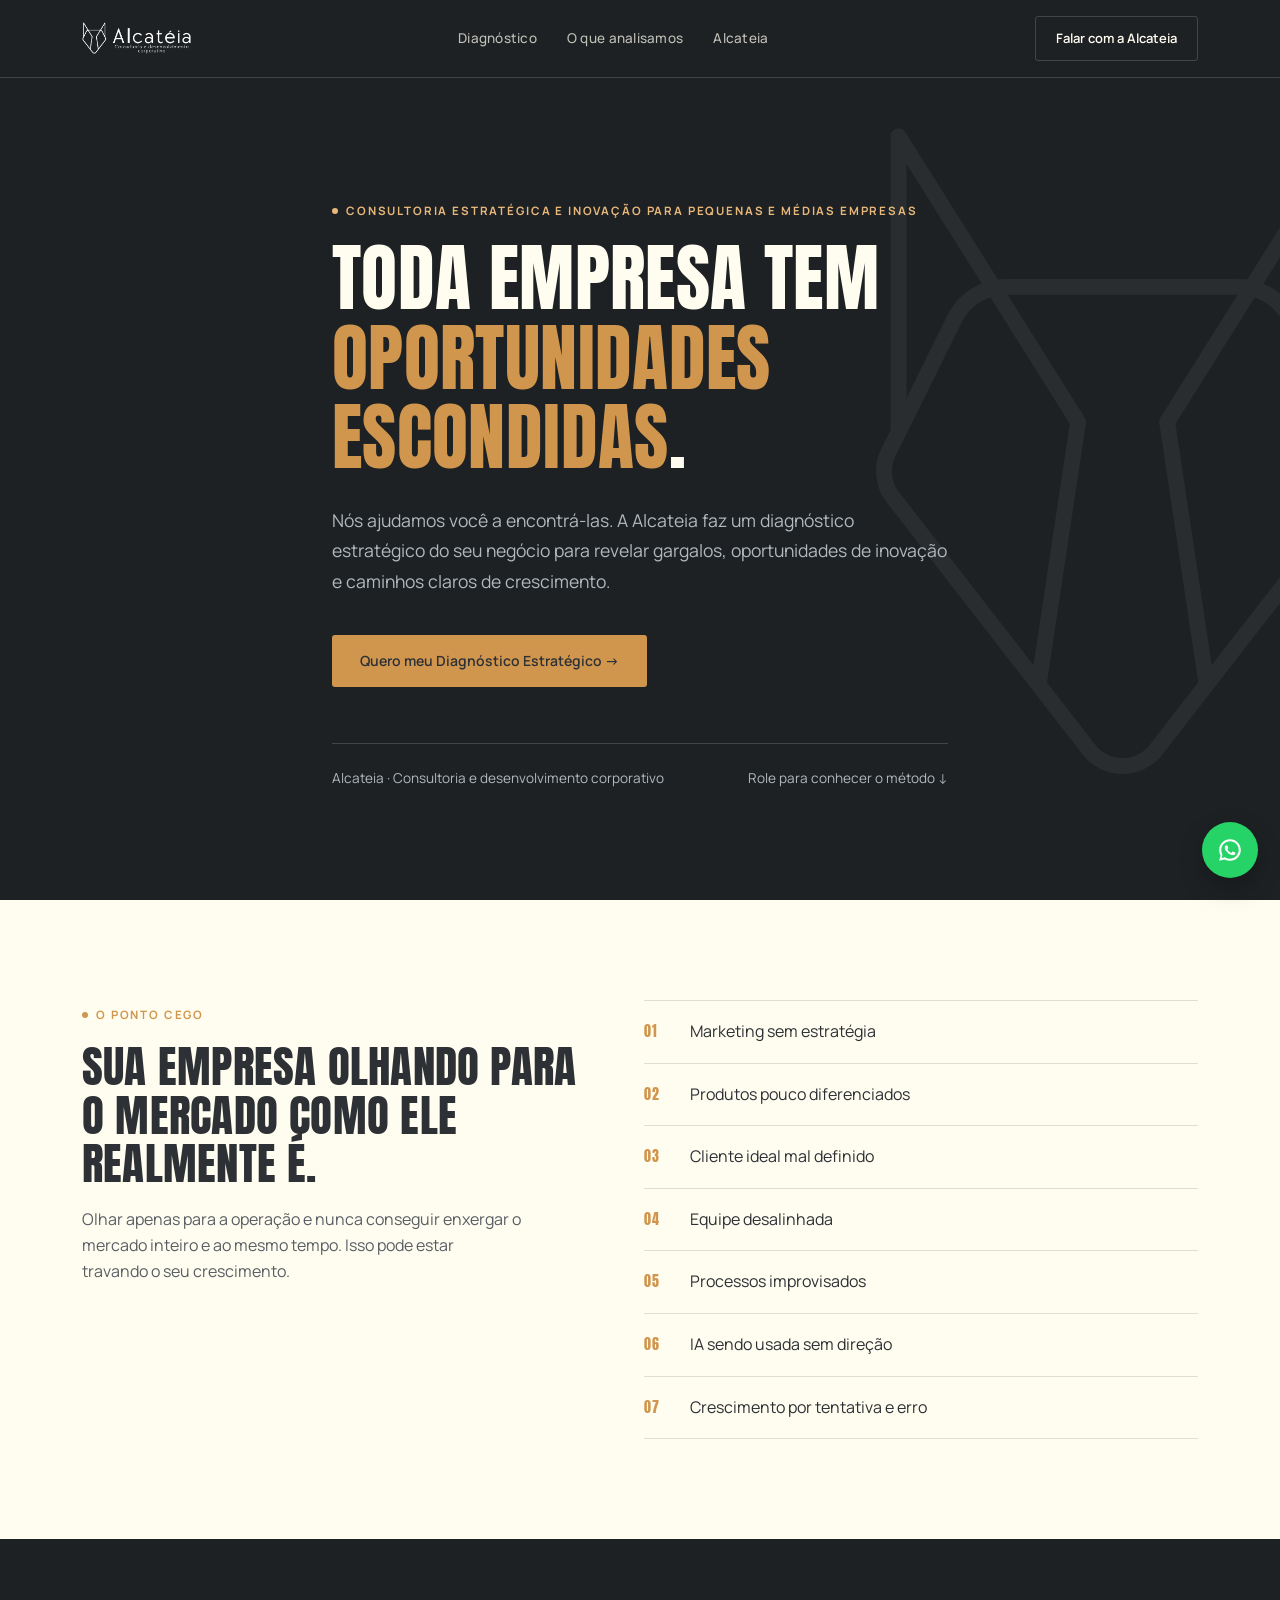
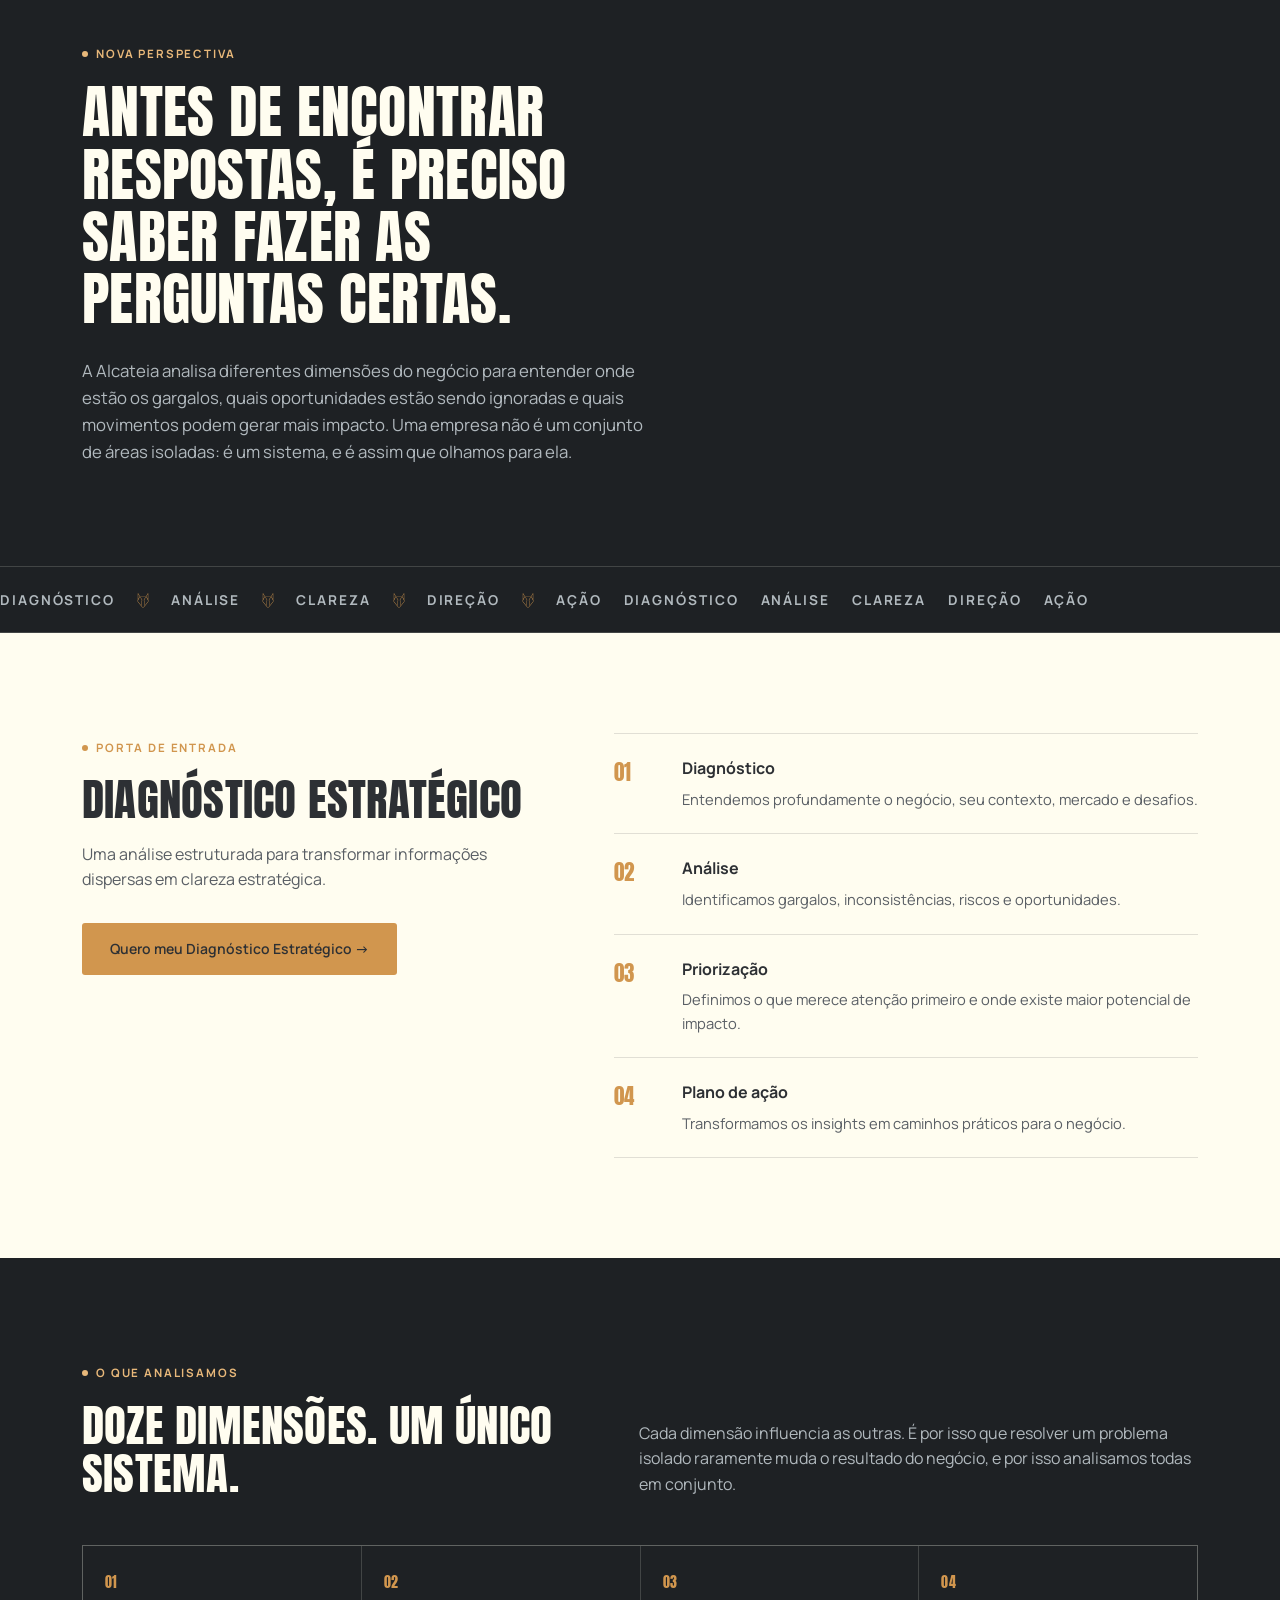
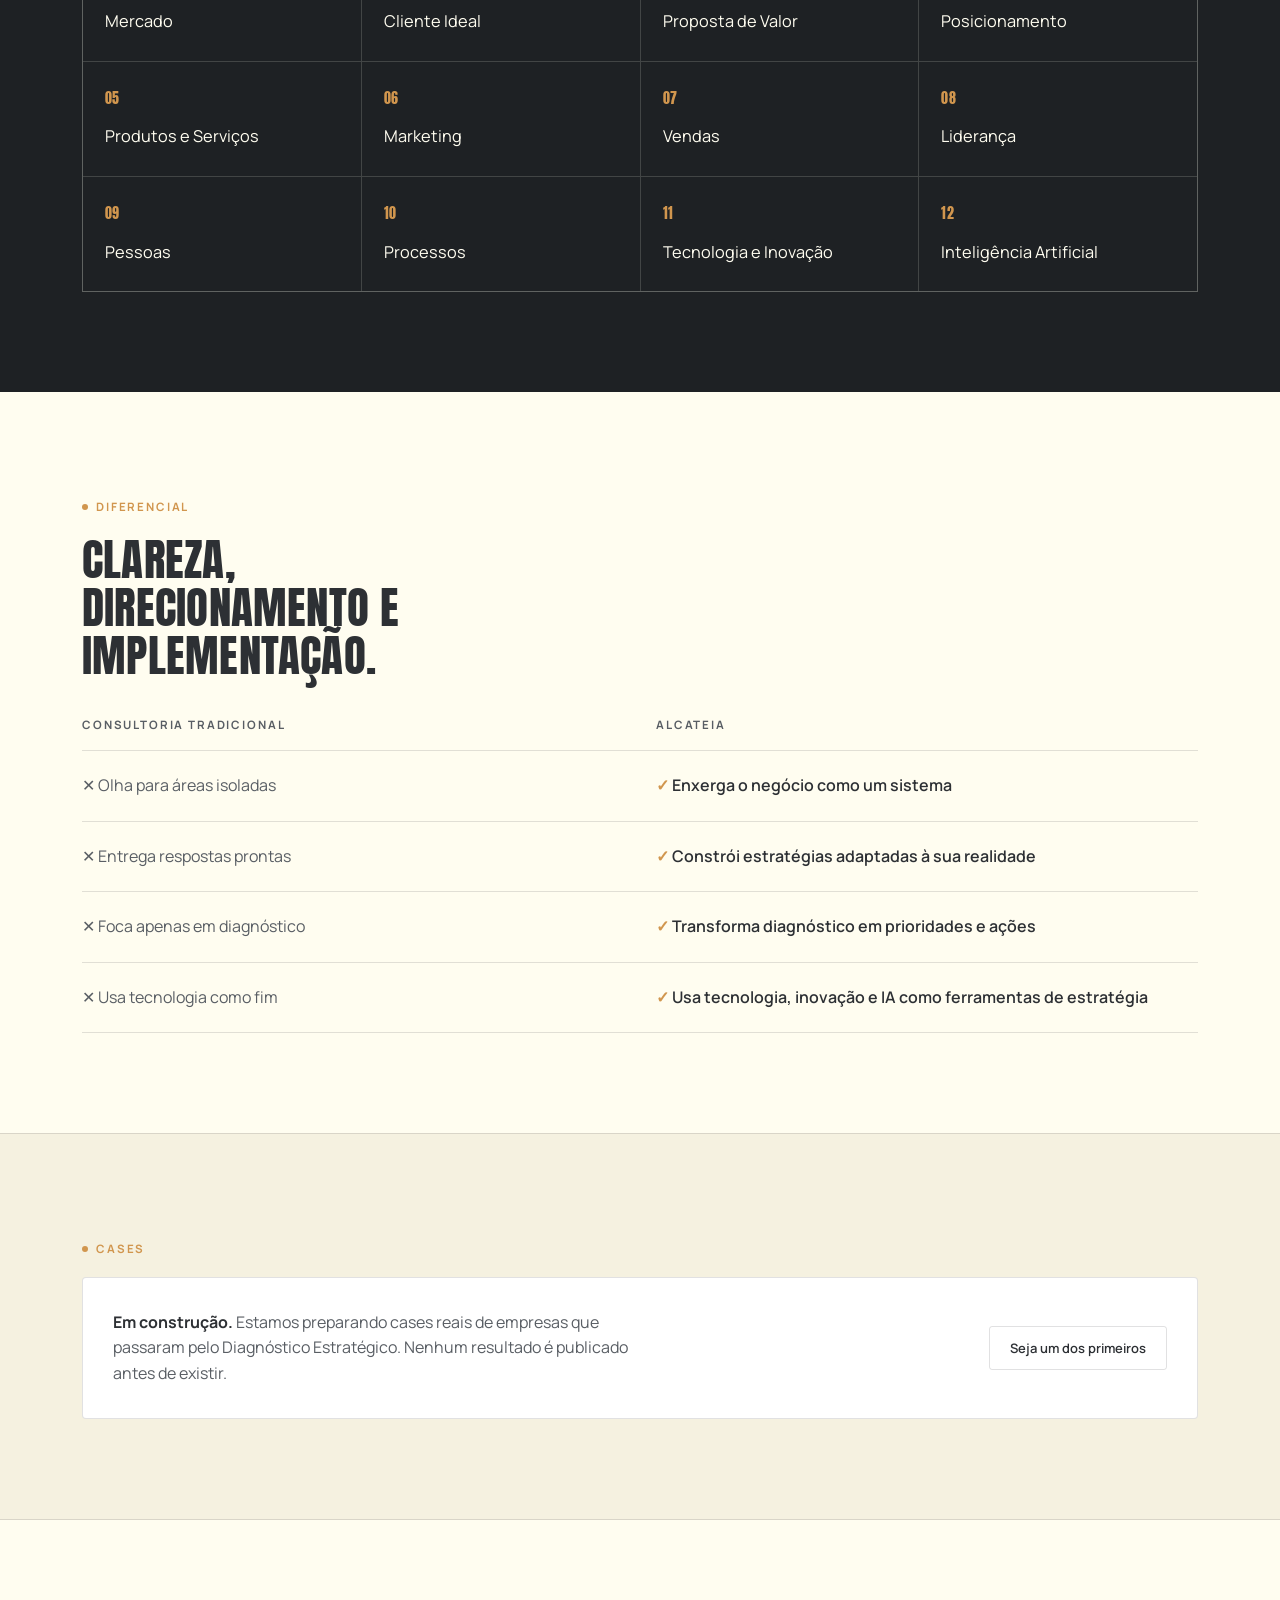
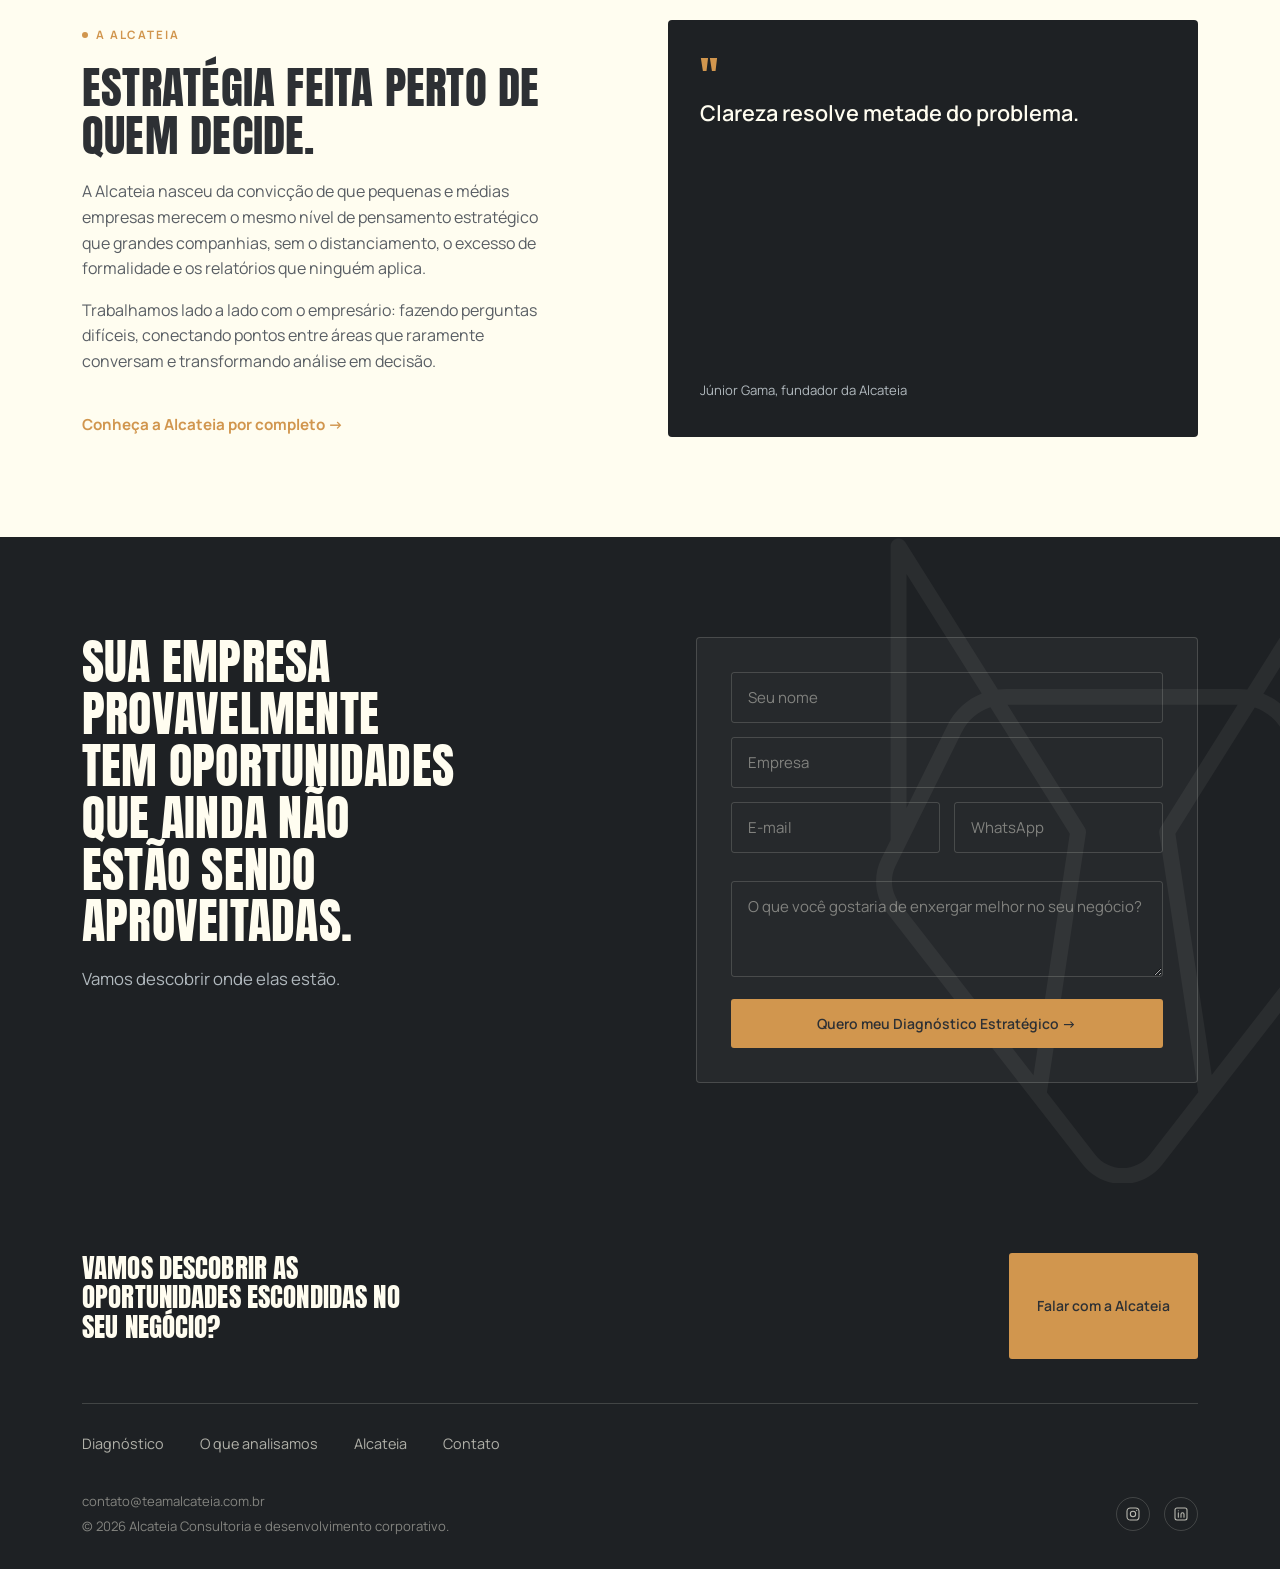
==== commit 4f4de74d: "Promover funil (Diagnostico Estrategico) para a pagina principal do site Substitui o site institucio" ====
--- a/index.html
+++ b/index.html
@@ -3,642 +3,222 @@
 <head>
 <meta charset="UTF-8">
 <meta name="viewport" content="width=device-width, initial-scale=1.0">
-<title>Alcateia: Escola de Aprendizagem Ativa</title>
-<meta name="description" content="A Alcateia desenvolve lideranças, equipes e negócios através de programas de liderança, autoconhecimento e cultura, com metodologia própria: a Matilha.">
+<title>Alcateia: Diagnóstico Estratégico para pequenas e médias empresas</title>
+<meta name="description" content="A Alcateia faz um diagnóstico estratégico do seu negócio para revelar gargalos, oportunidades e caminhos claros de crescimento.">
 <link rel="preconnect" href="https://fonts.googleapis.com">
 <link rel="preconnect" href="https://fonts.gstatic.com" crossorigin>
-<link href="https://fonts.googleapis.com/css2?family=Anton&family=DM+Sans:ital,opsz,wght@0,9..40,300;0,9..40,400;0,9..40,500;0,9..40,600;0,9..40,700;1,9..40,400&family=Cormorant+Garamond:ital,wght@0,400;0,500;0,600;1,400&display=swap" rel="stylesheet">
+<link href="https://fonts.googleapis.com/css2?family=Anton&family=Manrope:wght@400;500;600;700&display=swap" rel="stylesheet">
+<link rel="stylesheet" href="assets/style.css">
 <style>
-  :root{
-    --cream:#FFFDF0;
-    --cream-dim:#F7F3E3;
-    --card:#FFFFFF;
-    --ink:#354e5b;
-    --dark:#2d3034;
-    --accent:#d1964e;
-    --accent-light:#e8b87a;
-    --line: rgba(45,48,52,0.14);
-    --max: 1180px;
-  }
-  *{box-sizing:border-box; margin:0; padding:0;}
-  html{scroll-behavior:smooth;}
-  body{
-    background:var(--cream);
-    color:var(--dark);
-    font-family:'DM Sans', sans-serif;
-    font-weight:400;
-    line-height:1.6;
-    -webkit-font-smoothing:antialiased;
-    overflow-x:hidden;
-  }
-  @media (prefers-reduced-motion: reduce){
-    *{animation-duration:0.001ms !important; animation-iteration-count:1 !important; transition-duration:0.001ms !important; scroll-behavior:auto !important;}
-  }
-  a{color:inherit; text-decoration:none;}
-  img{display:block; max-width:100%;}
-  ::selection{background:var(--accent); color:var(--cream);}
-
-  h1,h2,h3{
-    font-family:'Anton', sans-serif;
-    font-weight:400;
-    letter-spacing:0.01em;
-    line-height:1.05;
-    text-transform:uppercase;
-  }
-
-  .eyebrow-quote{
-    font-family:'Cormorant Garamond', serif;
-    font-style:italic;
-    font-weight:500;
-  }
-
-  .wrap{
-    max-width:var(--max);
-    margin:0 auto;
-    padding:0 32px;
-  }
-  @media (max-width:640px){ .wrap{padding:0 22px;} }
-
-  button, .btn{
-    font-family:'DM Sans', sans-serif;
-    font-weight:700;
-    cursor:pointer;
-    border:none;
-    outline-offset:3px;
-  }
-  button:focus-visible, a:focus-visible, input:focus-visible, textarea:focus-visible{
-    outline: 2px solid var(--ink);
-    outline-offset: 3px;
-  }
-
-  .btn-primary{
-    display:inline-flex;
-    align-items:center;
-    gap:10px;
-    background:var(--accent);
-    color:var(--dark);
-    padding:15px 28px;
-    border-radius:3px;
-    font-size:14px;
-    letter-spacing:0.02em;
-    text-transform:uppercase;
-    transition:background .25s ease, transform .25s ease;
-  }
-  .btn-primary:hover{ background:var(--accent-light); transform:translateY(-1px); }
-
-  .btn-ghost{
-    display:inline-flex;
-    align-items:center;
-    gap:10px;
-    background:transparent;
-    color:var(--dark);
-    padding:15px 26px;
-    border:1.5px solid var(--dark);
-    border-radius:3px;
-    font-size:14px;
-    letter-spacing:0.02em;
-    text-transform:uppercase;
-    transition:all .25s ease;
-  }
-  .btn-ghost:hover{ background:var(--dark); color:var(--cream); }
-
-  .btn-dark{
-    display:inline-flex;
-    align-items:center;
-    gap:10px;
-    background:var(--dark);
-    color:var(--cream);
-    padding:12px 22px;
-    border-radius:3px;
-    font-size:13px;
-    letter-spacing:0.02em;
-    text-transform:uppercase;
-    transition:background .25s ease;
-  }
-  .btn-dark:hover{ background:#1a1c1e; }
-
-  .eyebrow{
-    display:inline-flex;
-    align-items:center;
-    gap:8px;
-    font-size:12.5px;
-    font-weight:700;
-    letter-spacing:0.14em;
-    text-transform:uppercase;
-    color:var(--accent);
-    margin-bottom:14px;
-  }
-  .eyebrow .paw{ width:14px; height:14px; flex-shrink:0; }
-
-  /* ===== PAW ICON ===== */
-  .paw{ display:inline-block; }
-  .paw path, .paw circle, .paw ellipse{ fill:currentColor; }
-
-  /* ===== HEADER ===== */
-  header{
-    position:fixed;
-    top:0; left:0; right:0;
-    z-index:200;
-    background:var(--dark);
-  }
-  .header-inner{
-    max-width:var(--max);
-    margin:0 auto;
-    padding:16px 32px;
-    display:flex;
-    align-items:center;
-    justify-content:space-between;
-    gap:24px;
-  }
-  @media (max-width:640px){ .header-inner{ padding:14px 22px; } }
-  .logo{
-    display:flex;
-    align-items:center;
-    gap:10px;
-    color:var(--cream);
-  }
-  .logo .paw{ color:var(--accent); width:17px; height:22px; }
-  .logo-text{
-    font-family:'Anton', sans-serif;
-    font-size:19px;
-    letter-spacing:0.06em;
-  }
-  nav.main-nav{
-    display:flex;
-    align-items:center;
-    gap:30px;
-  }
-  nav.main-nav a{
-    font-size:13.5px;
-    font-weight:500;
-    color:rgba(255,253,240,0.72);
-    letter-spacing:0.02em;
-    transition:color .2s;
-  }
-  nav.main-nav a:hover{ color:var(--cream); }
-  @media (max-width:920px){ nav.main-nav{ display:none; } }
-  .header-cta{
-    display:inline-flex;
-    align-items:center;
-    gap:8px;
-    background:var(--accent);
-    color:var(--dark);
-    padding:11px 20px;
-    border-radius:3px;
-    font-size:13px;
-    font-weight:700;
-    text-transform:uppercase;
-    letter-spacing:0.02em;
-    transition:background .25s ease;
-    white-space:nowrap;
-  }
-  .header-cta:hover{ background:var(--accent-light); }
-
   /* ===== HERO ===== */
   .hero{
-    position:relative;
     min-height:100svh;
     display:flex;
     align-items:center;
-    padding:150px 0 90px;
+    padding:150px 0 0;
     overflow:hidden;
-    background:
-      radial-gradient(ellipse 60% 50% at 85% 15%, rgba(209,150,78,0.16), transparent 60%),
-      radial-gradient(ellipse 50% 45% at 10% 85%, rgba(53,78,91,0.10), transparent 60%),
-      var(--cream);
   }
   .hero-mark{
     position:absolute;
-    right:-6vw;
+    right:-8vw;
     top:50%;
     transform:translateY(-50%);
-    width:46vw;
-    max-width:560px;
-    opacity:0.07;
-    color:var(--ink);
+    width:42vw;
+    max-width:520px;
+    opacity:0.05;
+    color:var(--cream);
     pointer-events:none;
   }
-  .hero-grid{
-    position:relative;
-    display:grid;
-    grid-template-columns:1fr;
-    gap:32px;
-    max-width:820px;
-  }
-  .hero-eyebrow{
-    display:inline-flex;
-    align-items:center;
-    gap:9px;
-    font-size:13px;
-    color:var(--dark);
-    font-weight:700;
-    margin-bottom:24px;
-    padding:9px 18px 9px 14px;
-    border-radius:999px;
-    background:var(--cream-dim);
-    border:1px solid var(--line);
-    letter-spacing:0.02em;
-    text-transform:uppercase;
-  }
-  .hero-eyebrow .dot{
-    width:7px; height:7px; border-radius:50%; background:var(--accent);
-    flex-shrink:0;
-  }
+  .hero-inner{ position:relative; padding-bottom:64px; }
   .hero h1{
-    font-size:clamp(2.6rem, 6.4vw, 5.1rem);
-    color:var(--dark);
-    margin-bottom:26px;
-  }
-  .hero h1 span{ color:var(--accent); }
+    font-size:clamp(2.2rem, 6.2vw, 4.6rem);
+    max-width:15ch;
+    margin-bottom:28px;
+  }
   .hero-sub{
-    font-size:1.08rem;
-    font-weight:400;
-    color:var(--ink);
-    max-width:52ch;
+    font-size:1.1rem;
+    color:var(--muted-on-dark);
+    max-width:56ch;
     margin-bottom:38px;
     line-height:1.75;
   }
-  .hero-actions{
-    display:flex;
-    flex-wrap:wrap;
-    gap:16px;
-  }
-
-  /* ===== SECTION BASE ===== */
-  section{ padding:96px 0; }
-  @media (max-width:640px){ section{ padding:64px 0; } }
-  .section-head{
+  .hero-bottom{
+    margin-top:56px;
+    padding-top:24px;
+    border-top:1px solid var(--line-dark);
     display:flex;
     justify-content:space-between;
-    align-items:flex-end;
-    gap:32px;
-    margin-bottom:52px;
+    align-items:center;
+    gap:24px;
     flex-wrap:wrap;
-  }
-  .section-title{ color:var(--dark); font-size:clamp(1.9rem, 4vw, 2.6rem); }
-  .section-title .accent{ color:var(--accent); }
-  .section-note{
-    font-family:'Cormorant Garamond', serif;
-    font-style:italic;
-    font-size:1.15rem;
-    color:var(--ink);
-    max-width:340px;
-    text-align:right;
+    font-size:0.85rem;
+    color:var(--muted-on-dark);
+  }
+
+  /* ===== PONTO CEGO ===== */
+  .split-16{ display:grid; grid-template-columns:0.9fr 1fr; gap:64px; }
+  @media (max-width:860px){ .split-16{ grid-template-columns:1fr; gap:36px; } }
+  .split-16 h2{ font-size:clamp(1.9rem, 4vw, 2.8rem); margin-bottom:20px; }
+  .split-16 > div:first-child p{ color:var(--muted); max-width:44ch; }
+  .blind-list{ display:flex; flex-direction:column; }
+  .blind-item{
+    display:flex;
+    align-items:baseline;
+    gap:18px;
+    padding:18px 0;
     border-top:1px solid var(--line);
-    padding-top:12px;
-  }
-  @media (max-width:760px){ .section-note{ text-align:left; } }
-
-  /* ===== WHY CARDS ===== */
-  .why-grid{
-    display:grid;
-    grid-template-columns:repeat(4,1fr);
-    gap:2px;
-    background:var(--line);
-    border:1px solid var(--line);
-  }
-  @media (max-width:920px){ .why-grid{ grid-template-columns:repeat(2,1fr); } }
-  @media (max-width:560px){ .why-grid{ grid-template-columns:1fr; } }
-  .why-card{
-    background:var(--card);
-    padding:32px 28px;
-  }
-  .why-num{
-    font-size:12.5px;
-    font-weight:700;
-    letter-spacing:0.1em;
-    color:var(--accent);
-    display:flex;
-    align-items:center;
-    gap:8px;
-    margin-bottom:18px;
-  }
-  .why-num .dot{ width:6px; height:6px; border-radius:50%; background:var(--accent); }
-  .why-card h3{
-    font-family:'DM Sans', sans-serif;
-    text-transform:none;
-    font-weight:700;
-    font-size:1.08rem;
-    letter-spacing:0;
-    color:var(--dark);
-    margin-bottom:12px;
-    line-height:1.3;
-  }
-  .why-card p{ font-size:0.94rem; color:var(--ink); }
+  }
+  .blind-item:last-child{ border-bottom:1px solid var(--line); }
+  .blind-item .num{ margin-bottom:0; min-width:28px; }
+  .blind-item p{ font-size:1rem; color:var(--dark); }
+
+  /* ===== NOVA PERSPECTIVA ===== */
+  .statement h2{ font-size:clamp(1.9rem, 5vw, 3.6rem); max-width:20ch; margin-bottom:28px; }
+  .statement p{ max-width:58ch; font-size:1.05rem; }
 
   /* ===== TICKER ===== */
   .ticker-wrap{
-    background:var(--dark);
+    background:var(--navy);
     color:var(--cream);
-    padding:22px 0;
+    padding:20px 0;
     overflow:hidden;
     white-space:nowrap;
-    border-top:1px solid var(--accent);
-    border-bottom:1px solid var(--accent);
+    border-top:1px solid var(--line-dark);
+    border-bottom:1px solid var(--line-dark);
   }
   .ticker{
     display:inline-flex;
     align-items:center;
     gap:22px;
-    animation: ticker-scroll 32s linear infinite;
-    font-family:'Anton', sans-serif;
-    font-size:1.25rem;
-    letter-spacing:0.02em;
+    animation: ticker-scroll 30s linear infinite;
+    font-family:'Manrope', sans-serif;
+    font-size:0.85rem;
+    font-weight:700;
+    letter-spacing:0.14em;
     text-transform:uppercase;
-  }
-  .ticker .paw{ color:var(--accent); width:13px; height:16px; }
-  @keyframes ticker-scroll{
-    0%{ transform:translateX(0); }
-    100%{ transform:translateX(-50%); }
-  }
-
-  /* ===== CTA BANNER ===== */
-  .cta-banner{
-    background:var(--dark);
+    color:var(--muted-on-dark);
+  }
+  .ticker .paw{ color:var(--accent); width:12px; height:15px; }
+  @keyframes ticker-scroll{ 0%{transform:translateX(0);} 100%{transform:translateX(-50%);} }
+
+  /* ===== DIAGNÓSTICO (porta de entrada) ===== */
+  .diag-grid{ display:grid; grid-template-columns:0.8fr 1fr; gap:64px; }
+  @media (max-width:860px){ .diag-grid{ grid-template-columns:1fr; gap:40px; } }
+  .diag-grid h2{ font-size:clamp(1.9rem, 4vw, 2.8rem); margin-bottom:18px; }
+  .diag-grid > div:first-child p{ color:var(--muted); max-width:42ch; margin-bottom:30px; }
+  .steps-list{ display:flex; flex-direction:column; }
+  .steps-list li{
+    list-style:none;
+    display:grid;
+    grid-template-columns:52px 1fr;
+    gap:16px;
+    padding:22px 0;
+    border-top:1px solid var(--line);
+  }
+  .steps-list li:last-child{ border-bottom:1px solid var(--line); }
+  .steps-list .num{ font-size:1.3rem; margin-bottom:0; }
+  .steps-list h4{ font-family:'Manrope',sans-serif; font-weight:700; font-size:1rem; margin-bottom:6px; color:var(--dark); }
+  .steps-list p{ font-size:0.92rem; color:var(--muted); }
+
+  /* ===== DOZE DIMENSÕES ===== */
+  .dim-head{ display:grid; grid-template-columns:1fr 1.1fr; gap:48px; align-items:end; margin-bottom:48px; }
+  @media (max-width:860px){ .dim-head{ grid-template-columns:1fr; gap:20px; } }
+  .dim-head h2{ font-size:clamp(1.9rem, 4vw, 2.8rem); }
+  .dim-head p{ font-size:1rem; }
+  .dim-grid{
+    display:grid;
+    grid-template-columns:repeat(2,1fr);
+    gap:1px;
+    background:var(--line-dark);
+    border:1px solid var(--line-dark);
+  }
+  @media (min-width:640px){ .dim-grid{ grid-template-columns:repeat(3,1fr); } }
+  @media (min-width:960px){ .dim-grid{ grid-template-columns:repeat(4,1fr); } }
+  .dim-cell{ background:var(--navy); padding:26px 22px; }
+  .dim-cell .num{ margin-bottom:14px; }
+  .dim-cell span.label{ font-size:1.02rem; color:var(--cream); }
+
+  /* ===== DIFERENCIAL ===== */
+  .diff-head-row{ display:none; grid-template-columns:1fr 1fr; gap:32px; padding-bottom:16px; font-size:0.72rem; font-weight:700; letter-spacing:0.16em; text-transform:uppercase; color:var(--muted); }
+  @media (min-width:720px){ .diff-head-row{ display:grid; } }
+  .diff-row{ display:grid; grid-template-columns:1fr; gap:10px; padding:22px 0; border-top:1px solid var(--line); }
+  @media (min-width:720px){ .diff-row{ grid-template-columns:1fr 1fr; gap:32px; } }
+  .diff-row:last-child{ border-bottom:1px solid var(--line); }
+  .diff-row .old{ color:var(--muted); }
+  .diff-row .old::before{ content:'✕ '; }
+  .diff-row .new{ color:var(--dark); font-weight:600; }
+  .diff-row .new::before{ content:'✓ '; color:var(--accent); }
+  @media (max-width:719px){ .diff-row .old::before{ content:'Tradicional: '; font-weight:700; } .diff-row .new::before{ content:'Alcateia: '; font-weight:700; color:var(--accent); } }
+
+  /* ===== CASOS ===== */
+  .casos-band{
+    display:flex;
+    align-items:center;
+    gap:20px;
+    flex-wrap:wrap;
+    justify-content:space-between;
+    background:var(--card);
+    border:1px solid var(--line);
+    border-radius:var(--radius);
+    padding:32px 30px;
+  }
+  .casos-band p{ color:var(--muted); max-width:52ch; }
+  .casos-band strong{ color:var(--dark); }
+
+  /* ===== A ALCATÉIA (resumo) ===== */
+  .about-grid{ display:grid; grid-template-columns:1fr 1fr; gap:56px; }
+  @media (max-width:860px){ .about-grid{ grid-template-columns:1fr; gap:32px; } }
+  .about-grid h2{ font-size:clamp(1.9rem, 4vw, 2.8rem); margin-bottom:20px; }
+  .about-grid > div:first-child p{ color:var(--muted); margin-bottom:16px; max-width:46ch; }
+  .about-quote{
+    background:var(--navy);
     color:var(--cream);
-    padding:110px 0;
-    text-align:center;
-    position:relative;
-    overflow:hidden;
-  }
-  .cta-banner::before{
-    content:'';
-    position:absolute;
-    inset:0;
-    background:radial-gradient(ellipse 60% 70% at 50% 0%, rgba(209,150,78,0.14), transparent 65%);
-    pointer-events:none;
-  }
-  .cta-banner .eyebrow{ color:var(--accent-light); justify-content:center; }
-  .cta-banner h2{
-    font-size:clamp(2rem, 5vw, 3.2rem);
-    margin-bottom:18px;
-  }
-  .cta-banner p{
-    max-width:56ch;
-    margin:0 auto 34px;
-    color:rgba(255,253,240,0.72);
-    font-size:1.05rem;
-  }
-
-  /* ===== PROGRAM CARDS ===== */
-  .programs-grid{
-    display:grid;
-    grid-template-columns:repeat(3,1fr);
-    gap:22px;
-  }
-  @media (max-width:920px){ .programs-grid{ grid-template-columns:repeat(2,1fr); } }
-  @media (max-width:640px){ .programs-grid{ grid-template-columns:1fr; } }
-  .program-card{
-    background:var(--dark);
-    color:var(--cream);
-    padding:34px 28px;
-    border-radius:4px;
+    border-radius:var(--radius);
+    padding:36px 32px;
     display:flex;
     flex-direction:column;
-    gap:16px;
-    transition:transform .3s ease;
-  }
-  .program-card:hover{ transform:translateY(-4px); }
-  .program-icon{
-    width:44px; height:44px;
-    display:flex; align-items:center; justify-content:center;
-    color:var(--accent);
-  }
-  .program-card h3{
-    font-family:'DM Sans', sans-serif;
-    text-transform:none;
-    font-weight:700;
-    font-size:1.2rem;
-    letter-spacing:0;
-  }
-  .program-card p{ font-size:0.92rem; color:rgba(255,253,240,0.68); flex:1; }
-  .program-card .tag{
-    align-self:flex-start;
-    font-size:11.5px;
-    font-weight:700;
-    letter-spacing:0.08em;
-    text-transform:uppercase;
-    color:var(--accent-light);
-    border:1px solid rgba(232,184,122,0.4);
-    padding:5px 11px;
-    border-radius:999px;
-  }
-  .programs-cta{ text-align:center; margin-top:44px; }
-
-  /* ===== FACTS ROW (replaces fabricated stats) ===== */
-  .facts-grid{
-    display:grid;
-    grid-template-columns:repeat(4,1fr);
-    gap:2px;
-    background:var(--line);
-    border:1px solid var(--line);
-  }
-  @media (max-width:920px){ .facts-grid{ grid-template-columns:repeat(2,1fr); } }
-  .fact-card{
-    background:var(--card);
-    padding:34px 26px;
-    text-align:center;
-  }
-  .fact-card .fact-num{
+    justify-content:space-between;
+    gap:24px;
+    min-height:220px;
+  }
+  .about-quote .quote-mark{
     font-family:'Anton', sans-serif;
-    font-size:2.2rem;
-    color:var(--accent);
-    display:block;
-    margin-bottom:6px;
-  }
-  .fact-card .fact-label{ font-size:0.86rem; color:var(--ink); }
-  .fact-card.dark{ background:var(--dark); color:var(--cream); }
-  .fact-card.dark .fact-label{ color:rgba(255,253,240,0.7); font-family:'Cormorant Garamond', serif; font-style:italic; font-size:1rem; }
-
-  /* ===== QUOTES (Matilha principles, not fabricated testimonials) ===== */
-  .quotes-grid{
-    display:grid;
-    grid-template-columns:repeat(3,1fr);
-    gap:22px;
-  }
-  @media (max-width:920px){ .quotes-grid{ grid-template-columns:1fr; } }
-  .quote-card{
-    background:var(--card);
-    border:1px solid var(--line);
-    border-radius:4px;
-    padding:30px 26px;
-    position:relative;
-  }
-  .quote-card .quote-mark{
-    font-family:'Anton', sans-serif;
-    font-size:3rem;
+    font-size:2.6rem;
     color:var(--accent);
     line-height:1;
     display:block;
-    margin-bottom:10px;
-  }
-  .quote-card p.quote-text{
-    font-family:'Cormorant Garamond', serif;
-    font-style:italic;
-    font-size:1.25rem;
-    color:var(--dark);
-    margin-bottom:18px;
-    line-height:1.4;
-  }
-  .quote-card .quote-source{
-    font-size:0.86rem;
-    font-weight:700;
-    color:var(--ink);
-    letter-spacing:0.02em;
-  }
-
-  /* ===== VALUES ===== */
-  .values-grid{
-    display:grid;
-    grid-template-columns:repeat(4,1fr);
-    gap:16px;
-  }
-  @media (max-width:920px){ .values-grid{ grid-template-columns:repeat(2,1fr); } }
-  @media (max-width:560px){ .values-grid{ grid-template-columns:1fr; } }
-  .value-card{
-    background:var(--card);
-    border:1px solid var(--line);
-    border-radius:4px;
-    padding:30px 20px;
-    text-align:center;
-  }
-  .value-icon{
-    width:42px; height:42px;
-    margin:0 auto 16px;
-    color:var(--accent);
-  }
-  .value-card h4{
-    font-family:'Anton', sans-serif;
-    font-size:0.98rem;
-    letter-spacing:0.02em;
-    color:var(--dark);
-  }
-
-  /* ===== STEPS (replaces fabricated free-resource cards) ===== */
-  .steps-grid{
-    display:grid;
-    grid-template-columns:repeat(3,1fr);
-    gap:22px;
-  }
-  @media (max-width:920px){ .steps-grid{ grid-template-columns:1fr; } }
-  .step-card{
-    background:var(--cream-dim);
-    border:1px solid var(--line);
-    border-radius:4px;
-    padding:32px 26px;
-  }
-  .step-num{
-    font-family:'Anton', sans-serif;
-    font-size:2.4rem;
-    color:var(--accent);
-    display:block;
-    margin-bottom:14px;
-  }
-  .step-card h3{
-    font-family:'DM Sans', sans-serif;
-    text-transform:none;
-    font-weight:700;
-    font-size:1.08rem;
-    color:var(--dark);
-    margin-bottom:10px;
-  }
-  .step-card p{ font-size:0.92rem; color:var(--ink); }
-
-  /* ===== CONTACT ===== */
-  .contact-panel{
-    background:var(--dark);
-    border-radius:6px;
-    padding:56px;
-    display:grid;
-    grid-template-columns:1fr 0.85fr;
-    gap:48px;
-  }
-  @media (max-width:860px){ .contact-panel{ grid-template-columns:1fr; padding:36px 26px; } }
-  .contact-panel h2{ color:var(--cream); font-size:clamp(1.7rem,3.4vw,2.2rem); margin-bottom:10px; }
-  .contact-panel .contact-sub{ color:rgba(255,253,240,0.65); font-size:0.96rem; margin-bottom:28px; max-width:44ch; }
+  }
+  .about-quote p{
+    font-family:'Manrope', sans-serif;
+    font-weight:600;
+    font-size:1.35rem;
+    line-height:1.35;
+  }
+  .about-quote .quote-source{ font-size:0.82rem; color:var(--muted-on-dark); }
+  .about-more{ margin-top:22px; display:inline-flex; align-items:center; gap:8px; font-weight:700; color:var(--accent); font-size:0.95rem; }
+
+  /* ===== CTA FINAL / CONTATO ===== */
+  .cta-final{ overflow:hidden; }
+  .cta-grid{ position:relative; display:grid; grid-template-columns:1fr 0.9fr; gap:56px; }
+  @media (max-width:860px){ .cta-grid{ grid-template-columns:1fr; gap:36px; } }
+  .cta-grid h2{ font-size:clamp(1.9rem, 4.4vw, 3rem); margin-bottom:18px; max-width:16ch; }
+  .cta-grid > div:first-child p{ max-width:44ch; font-size:1.05rem; }
+  .contact-form{ background:rgba(255,253,240,0.04); border:1px solid var(--line-dark); border-radius:var(--radius); padding:34px; }
   .form-row{ display:flex; gap:14px; margin-bottom:14px; }
   @media (max-width:480px){ .form-row{ flex-direction:column; } }
-  .contact-panel input, .contact-panel textarea{
+  .contact-form input, .contact-form textarea{
     width:100%;
     background:transparent;
-    border:1px solid rgba(255,253,240,0.28);
+    border:1px solid var(--line-dark);
     border-radius:3px;
     padding:14px 16px;
     color:var(--cream);
-    font-family:'DM Sans', sans-serif;
+    font-family:'Manrope', sans-serif;
     font-size:0.94rem;
-  }
-  .contact-panel input::placeholder, .contact-panel textarea::placeholder{ color:rgba(255,253,240,0.45); }
-  .contact-panel textarea{ min-height:100px; resize:vertical; margin-bottom:20px; }
-  .contact-side{
-    background:linear-gradient(160deg, rgba(209,150,78,0.22), rgba(53,78,91,0.35));
-    border-radius:5px;
-    display:flex;
-    align-items:flex-end;
-    padding:26px;
-    min-height:220px;
-  }
-  .contact-side p{
-    font-family:'Cormorant Garamond', serif;
-    font-style:italic;
-    font-size:1.15rem;
-    color:var(--cream);
-    line-height:1.5;
-  }
-
-  /* ===== FOOTER ===== */
-  footer{
-    background:#1f2124;
-    color:rgba(255,253,240,0.7);
-    padding:70px 0 32px;
-  }
-  .footer-top{
-    display:flex;
-    justify-content:space-between;
-    gap:40px;
-    flex-wrap:wrap;
-    padding-bottom:44px;
-    border-bottom:1px solid rgba(255,253,240,0.1);
-    margin-bottom:28px;
-  }
-  .footer-top h3{ color:var(--cream); font-size:clamp(1.3rem,2.6vw,1.7rem); max-width:26ch; margin-bottom:18px; }
-  .footer-links{ display:flex; gap:36px; flex-wrap:wrap; }
-  .footer-links a{ font-size:0.9rem; color:rgba(255,253,240,0.65); transition:color .2s; }
-  .footer-links a:hover{ color:var(--accent-light); }
-  .footer-bottom{
-    display:flex;
-    justify-content:space-between;
-    align-items:center;
-    gap:20px;
-    flex-wrap:wrap;
-    font-size:0.82rem;
-    color:rgba(255,253,240,0.45);
-  }
-  .footer-social{ display:flex; gap:14px; }
-  .footer-social a{
-    width:34px; height:34px;
-    display:flex; align-items:center; justify-content:center;
-    border:1px solid rgba(255,253,240,0.2);
-    border-radius:50%;
-    color:rgba(255,253,240,0.7);
-    transition:all .2s;
-  }
-  .footer-social a:hover{ border-color:var(--accent); color:var(--accent-light); }
-
-  /* ===== WHATSAPP FLOAT ===== */
-  .wa-float{
-    position:fixed;
-    right:22px; bottom:22px;
-    width:56px; height:56px;
-    background:#25d366;
-    border-radius:50%;
-    display:flex; align-items:center; justify-content:center;
-    box-shadow:0 10px 24px rgba(0,0,0,0.25);
-    z-index:150;
-    color:#fff;
-    transition:transform .2s;
-  }
-  .wa-float:hover{ transform:scale(1.06); }
+    margin-bottom:14px;
+  }
+  .contact-form input::placeholder, .contact-form textarea::placeholder{ color:rgba(255,253,240,0.42); }
+  .contact-form textarea{ min-height:96px; resize:vertical; }
 </style>
 </head>
 <body>
@@ -646,307 +226,204 @@
 <header>
   <div class="header-inner">
     <a href="#top" class="logo">
-      <svg class="paw" viewBox="330 105 197 253"><path fill="currentColor" d="M 513.308594 247.582031 L 462.484375 312.96875 L 448.734375 221.519531 L 478.800781 173.6875 C 483.441406 175.25 487.34375 178.582031 489.609375 183.148438 L 514.699219 233.734375 C 516.917969 238.207031 516.371094 243.644531 513.308594 247.582031 M 439.035156 343.140625 C 436.539062 346.355469 432.769531 348.199219 428.699219 348.199219 C 424.628906 348.199219 420.859375 346.355469 418.363281 343.140625 L 400.066406 319.597656 L 414.84375 221.308594 C 414.949219 220.597656 414.796875 219.871094 414.414062 219.261719 L 385.144531 172.695312 L 472.316406 172.695312 L 443.042969 219.261719 C 442.660156 219.871094 442.507812 220.597656 442.617188 221.308594 L 457.386719 319.53125 Z M 342.699219 233.734375 L 367.785156 183.148438 C 370.058594 178.566406 373.984375 175.226562 378.648438 173.671875 L 408.726562 221.519531 L 394.964844 313.035156 L 344.089844 247.582031 C 341.027344 243.644531 340.480469 238.207031 342.699219 233.734375 M 346.867188 123.121094 L 375.371094 168.464844 C 369.816406 170.683594 365.171875 174.875 362.394531 180.476562 L 346.867188 211.777344 Z M 510.59375 123.117188 L 510.59375 211.90625 L 495 180.476562 C 492.234375 174.894531 487.605469 170.710938 482.074219 168.484375 Z M 520.089844 231.058594 L 516.613281 224.042969 L 516.613281 112.675781 C 516.613281 111.335938 515.722656 110.15625 514.433594 109.785156 C 513.144531 109.40625 511.769531 109.9375 511.054688 111.074219 L 475.96875 166.886719 C 474.914062 166.753906 473.84375 166.675781 472.757812 166.675781 L 384.640625 166.675781 C 383.574219 166.675781 382.523438 166.753906 381.488281 166.882812 L 346.40625 111.074219 C 345.691406 109.9375 344.3125 109.40625 343.023438 109.785156 C 341.738281 110.15625 340.847656 111.335938 340.847656 112.675781 L 340.847656 223.914062 L 337.304688 231.058594 C 334.066406 237.589844 334.863281 245.523438 339.335938 251.277344 L 413.609375 346.835938 C 417.257812 351.523438 422.757812 354.21875 428.699219 354.21875 C 434.640625 354.21875 440.140625 351.523438 443.789062 346.835938 L 518.058594 251.277344 C 522.53125 245.523438 523.332031 237.585938 520.089844 231.058594"/></svg>
-      <span class="logo-text">ALCATEIA</span>
+      <img src="assets/alcateia-logo.png" alt="Alcateia" class="logo-img">
     </a>
     <nav class="main-nav">
-      <a href="#programas">Programas</a>
-      <a href="#empresas">Para Empresas</a>
-      <a href="#metodologia">Metodologia</a>
-      <a href="#comeco">Como Funciona</a>
-      <a href="#contato">Contato</a>
+      <a href="#diagnostico">Diagnóstico</a>
+      <a href="#dimensoes">O que analisamos</a>
+      <a href="alcateia.html">Alcateia</a>
     </nav>
-    <a href="#contato" class="header-cta">Fale com a gente</a>
+    <a href="#contato" class="btn-cta btn-outline btn-small">Falar com a Alcateia</a>
   </div>
 </header>
 
-<section class="hero" id="top">
+<section class="hero on-dark" id="top">
   <svg class="hero-mark" viewBox="330 105 197 253"><path fill="currentColor" d="M 513.308594 247.582031 L 462.484375 312.96875 L 448.734375 221.519531 L 478.800781 173.6875 C 483.441406 175.25 487.34375 178.582031 489.609375 183.148438 L 514.699219 233.734375 C 516.917969 238.207031 516.371094 243.644531 513.308594 247.582031 M 439.035156 343.140625 C 436.539062 346.355469 432.769531 348.199219 428.699219 348.199219 C 424.628906 348.199219 420.859375 346.355469 418.363281 343.140625 L 400.066406 319.597656 L 414.84375 221.308594 C 414.949219 220.597656 414.796875 219.871094 414.414062 219.261719 L 385.144531 172.695312 L 472.316406 172.695312 L 443.042969 219.261719 C 442.660156 219.871094 442.507812 220.597656 442.617188 221.308594 L 457.386719 319.53125 Z M 342.699219 233.734375 L 367.785156 183.148438 C 370.058594 178.566406 373.984375 175.226562 378.648438 173.671875 L 408.726562 221.519531 L 394.964844 313.035156 L 344.089844 247.582031 C 341.027344 243.644531 340.480469 238.207031 342.699219 233.734375 M 346.867188 123.121094 L 375.371094 168.464844 C 369.816406 170.683594 365.171875 174.875 362.394531 180.476562 L 346.867188 211.777344 Z M 510.59375 123.117188 L 510.59375 211.90625 L 495 180.476562 C 492.234375 174.894531 487.605469 170.710938 482.074219 168.484375 Z M 520.089844 231.058594 L 516.613281 224.042969 L 516.613281 112.675781 C 516.613281 111.335938 515.722656 110.15625 514.433594 109.785156 C 513.144531 109.40625 511.769531 109.9375 511.054688 111.074219 L 475.96875 166.886719 C 474.914062 166.753906 473.84375 166.675781 472.757812 166.675781 L 384.640625 166.675781 C 383.574219 166.675781 382.523438 166.753906 381.488281 166.882812 L 346.40625 111.074219 C 345.691406 109.9375 344.3125 109.40625 343.023438 109.785156 C 341.738281 110.15625 340.847656 111.335938 340.847656 112.675781 L 340.847656 223.914062 L 337.304688 231.058594 C 334.066406 237.589844 334.863281 245.523438 339.335938 251.277344 L 413.609375 346.835938 C 417.257812 351.523438 422.757812 354.21875 428.699219 354.21875 C 434.640625 354.21875 440.140625 351.523438 443.789062 346.835938 L 518.058594 251.277344 C 522.53125 245.523438 523.332031 237.585938 520.089844 231.058594"/></svg>
+  <div class="wrap hero-inner">
+    <span class="eyebrow">Consultoria estratégica e inovação para pequenas e médias empresas</span>
+    <h1>Toda empresa tem <span class="accent">oportunidades escondidas</span>.</h1>
+    <p class="hero-sub">Nós ajudamos você a encontrá-las. A Alcateia faz um diagnóstico estratégico do seu negócio para revelar gargalos, oportunidades de inovação e caminhos claros de crescimento.</p>
+    <a href="#contato" class="btn-cta btn-accent">Quero meu Diagnóstico Estratégico →</a>
+    <div class="hero-bottom">
+      <span>Alcateia &middot; Consultoria e desenvolvimento corporativo</span>
+      <span>Role para conhecer o método ↓</span>
+    </div>
+  </div>
+</section>
+
+<section id="ponto-cego">
+  <div class="wrap split-16">
+    <div>
+      <span class="eyebrow">O ponto cego</span>
+      <h2>Sua empresa olhando para o mercado como ele realmente é.</h2>
+      <p>Olhar apenas para a operação e nunca conseguir enxergar o mercado inteiro e ao mesmo tempo. Isso pode estar travando o seu crescimento.</p>
+    </div>
+    <div class="blind-list">
+      <div class="blind-item"><span class="num">01</span><p>Marketing sem estratégia</p></div>
+      <div class="blind-item"><span class="num">02</span><p>Produtos pouco diferenciados</p></div>
+      <div class="blind-item"><span class="num">03</span><p>Cliente ideal mal definido</p></div>
+      <div class="blind-item"><span class="num">04</span><p>Equipe desalinhada</p></div>
+      <div class="blind-item"><span class="num">05</span><p>Processos improvisados</p></div>
+      <div class="blind-item"><span class="num">06</span><p>IA sendo usada sem direção</p></div>
+      <div class="blind-item"><span class="num">07</span><p>Crescimento por tentativa e erro</p></div>
+    </div>
+  </div>
+</section>
+
+<section class="on-dark statement">
   <div class="wrap">
-    <div class="hero-grid">
-      <div class="hero-eyebrow"><span class="dot"></span> Escola de aprendizagem ativa desde 2016</div>
-      <h1>Clareza estratégica vira <span>ação</span>, não teoria</h1>
-      <p class="hero-sub">A Alcateia desenvolve lideranças, equipes e negócios através de programas práticos de liderança, autoconhecimento e cultura. A gente não ensina conceito. A gente constrói decisão.</p>
-      <div class="hero-actions">
-        <a href="#programas" class="btn-primary">Programas para você</a>
-        <a href="#empresas" class="btn-ghost">Soluções para empresas</a>
-      </div>
-    </div>
-  </div>
-</section>
-
-<section id="metodologia">
-  <div class="wrap">
-    <div class="section-head">
-      <h2 class="section-title">Por que a <span class="accent">Alcateia</span>?</h2>
-      <p class="section-note">Crescer não é fazer mais. É parar o que não faz sentido e agir com direção.</p>
-    </div>
-    <div class="why-grid">
-      <div class="why-card">
-        <div class="why-num"><span class="dot"></span>/01</div>
-        <h3>Metodologia própria</h3>
-        <p>A Matilha e a Mandala das 5 Camadas guiam cada programa que a gente cria.</p>
-      </div>
-      <div class="why-card">
-        <div class="why-num"><span class="dot"></span>/02</div>
-        <h3>Aprendizagem que vira prática</h3>
-        <p>Não é sobre o que você aprende. É sobre o que você faz diferente amanhã.</p>
-      </div>
-      <div class="why-card">
-        <div class="why-num"><span class="dot"></span>/03</div>
-        <h3>A gente vive o que ensina</h3>
-        <p>Cada experiência nasce de vivência real, não de slide pronto.</p>
-      </div>
-      <div class="why-card">
-        <div class="why-num"><span class="dot"></span>/04</div>
-        <h3>Gente que desenvolve gente</h3>
-        <p>Negócios crescem quando lideranças e equipes crescem primeiro.</p>
-      </div>
-    </div>
+    <span class="eyebrow">Nova perspectiva</span>
+    <h2>Antes de encontrar respostas, é preciso saber fazer as perguntas certas.</h2>
+    <p>A Alcateia analisa diferentes dimensões do negócio para entender onde estão os gargalos, quais oportunidades estão sendo ignoradas e quais movimentos podem gerar mais impacto. Uma empresa não é um conjunto de áreas isoladas: é um sistema, e é assim que olhamos para ela.</p>
   </div>
 </section>
 
 <div class="ticker-wrap">
   <div class="ticker">
-    <span>DESDE 2016, TRANSFORMAMOS APRENDIZAGEM EM AÇÃO</span>
+    <span>DIAGNÓSTICO</span>
     <svg class="paw" viewBox="330 105 197 253"><path fill="currentColor" d="M 513.308594 247.582031 L 462.484375 312.96875 L 448.734375 221.519531 L 478.800781 173.6875 C 483.441406 175.25 487.34375 178.582031 489.609375 183.148438 L 514.699219 233.734375 C 516.917969 238.207031 516.371094 243.644531 513.308594 247.582031 M 439.035156 343.140625 C 436.539062 346.355469 432.769531 348.199219 428.699219 348.199219 C 424.628906 348.199219 420.859375 346.355469 418.363281 343.140625 L 400.066406 319.597656 L 414.84375 221.308594 C 414.949219 220.597656 414.796875 219.871094 414.414062 219.261719 L 385.144531 172.695312 L 472.316406 172.695312 L 443.042969 219.261719 C 442.660156 219.871094 442.507812 220.597656 442.617188 221.308594 L 457.386719 319.53125 Z M 342.699219 233.734375 L 367.785156 183.148438 C 370.058594 178.566406 373.984375 175.226562 378.648438 173.671875 L 408.726562 221.519531 L 394.964844 313.035156 L 344.089844 247.582031 C 341.027344 243.644531 340.480469 238.207031 342.699219 233.734375 M 346.867188 123.121094 L 375.371094 168.464844 C 369.816406 170.683594 365.171875 174.875 362.394531 180.476562 L 346.867188 211.777344 Z M 510.59375 123.117188 L 510.59375 211.90625 L 495 180.476562 C 492.234375 174.894531 487.605469 170.710938 482.074219 168.484375 Z M 520.089844 231.058594 L 516.613281 224.042969 L 516.613281 112.675781 C 516.613281 111.335938 515.722656 110.15625 514.433594 109.785156 C 513.144531 109.40625 511.769531 109.9375 511.054688 111.074219 L 475.96875 166.886719 C 474.914062 166.753906 473.84375 166.675781 472.757812 166.675781 L 384.640625 166.675781 C 383.574219 166.675781 382.523438 166.753906 381.488281 166.882812 L 346.40625 111.074219 C 345.691406 109.9375 344.3125 109.40625 343.023438 109.785156 C 341.738281 110.15625 340.847656 111.335938 340.847656 112.675781 L 340.847656 223.914062 L 337.304688 231.058594 C 334.066406 237.589844 334.863281 245.523438 339.335938 251.277344 L 413.609375 346.835938 C 417.257812 351.523438 422.757812 354.21875 428.699219 354.21875 C 434.640625 354.21875 440.140625 351.523438 443.789062 346.835938 L 518.058594 251.277344 C 522.53125 245.523438 523.332031 237.585938 520.089844 231.058594"/></svg>
-    <span>CLAREZA RESOLVE METADE DO PROBLEMA</span>
+    <span>ANÁLISE</span>
     <svg class="paw" viewBox="330 105 197 253"><path fill="currentColor" d="M 513.308594 247.582031 L 462.484375 312.96875 L 448.734375 221.519531 L 478.800781 173.6875 C 483.441406 175.25 487.34375 178.582031 489.609375 183.148438 L 514.699219 233.734375 C 516.917969 238.207031 516.371094 243.644531 513.308594 247.582031 M 439.035156 343.140625 C 436.539062 346.355469 432.769531 348.199219 428.699219 348.199219 C 424.628906 348.199219 420.859375 346.355469 418.363281 343.140625 L 400.066406 319.597656 L 414.84375 221.308594 C 414.949219 220.597656 414.796875 219.871094 414.414062 219.261719 L 385.144531 172.695312 L 472.316406 172.695312 L 443.042969 219.261719 C 442.660156 219.871094 442.507812 220.597656 442.617188 221.308594 L 457.386719 319.53125 Z M 342.699219 233.734375 L 367.785156 183.148438 C 370.058594 178.566406 373.984375 175.226562 378.648438 173.671875 L 408.726562 221.519531 L 394.964844 313.035156 L 344.089844 247.582031 C 341.027344 243.644531 340.480469 238.207031 342.699219 233.734375 M 346.867188 123.121094 L 375.371094 168.464844 C 369.816406 170.683594 365.171875 174.875 362.394531 180.476562 L 346.867188 211.777344 Z M 510.59375 123.117188 L 510.59375 211.90625 L 495 180.476562 C 492.234375 174.894531 487.605469 170.710938 482.074219 168.484375 Z M 520.089844 231.058594 L 516.613281 224.042969 L 516.613281 112.675781 C 516.613281 111.335938 515.722656 110.15625 514.433594 109.785156 C 513.144531 109.40625 511.769531 109.9375 511.054688 111.074219 L 475.96875 166.886719 C 474.914062 166.753906 473.84375 166.675781 472.757812 166.675781 L 384.640625 166.675781 C 383.574219 166.675781 382.523438 166.753906 381.488281 166.882812 L 346.40625 111.074219 C 345.691406 109.9375 344.3125 109.40625 343.023438 109.785156 C 341.738281 110.15625 340.847656 111.335938 340.847656 112.675781 L 340.847656 223.914062 L 337.304688 231.058594 C 334.066406 237.589844 334.863281 245.523438 339.335938 251.277344 L 413.609375 346.835938 C 417.257812 351.523438 422.757812 354.21875 428.699219 354.21875 C 434.640625 354.21875 440.140625 351.523438 443.789062 346.835938 L 518.058594 251.277344 C 522.53125 245.523438 523.332031 237.585938 520.089844 231.058594"/></svg>
-    <span>EM 2026, VOLTAMOS MAIS ESTRATÉGICOS</span>
+    <span>CLAREZA</span>
     <svg class="paw" viewBox="330 105 197 253"><path fill="currentColor" d="M 513.308594 247.582031 L 462.484375 312.96875 L 448.734375 221.519531 L 478.800781 173.6875 C 483.441406 175.25 487.34375 178.582031 489.609375 183.148438 L 514.699219 233.734375 C 516.917969 238.207031 516.371094 243.644531 513.308594 247.582031 M 439.035156 343.140625 C 436.539062 346.355469 432.769531 348.199219 428.699219 348.199219 C 424.628906 348.199219 420.859375 346.355469 418.363281 343.140625 L 400.066406 319.597656 L 414.84375 221.308594 C 414.949219 220.597656 414.796875 219.871094 414.414062 219.261719 L 385.144531 172.695312 L 472.316406 172.695312 L 443.042969 219.261719 C 442.660156 219.871094 442.507812 220.597656 442.617188 221.308594 L 457.386719 319.53125 Z M 342.699219 233.734375 L 367.785156 183.148438 C 370.058594 178.566406 373.984375 175.226562 378.648438 173.671875 L 408.726562 221.519531 L 394.964844 313.035156 L 344.089844 247.582031 C 341.027344 243.644531 340.480469 238.207031 342.699219 233.734375 M 346.867188 123.121094 L 375.371094 168.464844 C 369.816406 170.683594 365.171875 174.875 362.394531 180.476562 L 346.867188 211.777344 Z M 510.59375 123.117188 L 510.59375 211.90625 L 495 180.476562 C 492.234375 174.894531 487.605469 170.710938 482.074219 168.484375 Z M 520.089844 231.058594 L 516.613281 224.042969 L 516.613281 112.675781 C 516.613281 111.335938 515.722656 110.15625 514.433594 109.785156 C 513.144531 109.40625 511.769531 109.9375 511.054688 111.074219 L 475.96875 166.886719 C 474.914062 166.753906 473.84375 166.675781 472.757812 166.675781 L 384.640625 166.675781 C 383.574219 166.675781 382.523438 166.753906 381.488281 166.882812 L 346.40625 111.074219 C 345.691406 109.9375 344.3125 109.40625 343.023438 109.785156 C 341.738281 110.15625 340.847656 111.335938 340.847656 112.675781 L 340.847656 223.914062 L 337.304688 231.058594 C 334.066406 237.589844 334.863281 245.523438 339.335938 251.277344 L 413.609375 346.835938 C 417.257812 351.523438 422.757812 354.21875 428.699219 354.21875 C 434.640625 354.21875 440.140625 351.523438 443.789062 346.835938 L 518.058594 251.277344 C 522.53125 245.523438 523.332031 237.585938 520.089844 231.058594"/></svg>
-    <!-- duplicate for seamless loop -->
-    <span>DESDE 2016, TRANSFORMAMOS APRENDIZAGEM EM AÇÃO</span>
+    <span>DIREÇÃO</span>
     <svg class="paw" viewBox="330 105 197 253"><path fill="currentColor" d="M 513.308594 247.582031 L 462.484375 312.96875 L 448.734375 221.519531 L 478.800781 173.6875 C 483.441406 175.25 487.34375 178.582031 489.609375 183.148438 L 514.699219 233.734375 C 516.917969 238.207031 516.371094 243.644531 513.308594 247.582031 M 439.035156 343.140625 C 436.539062 346.355469 432.769531 348.199219 428.699219 348.199219 C 424.628906 348.199219 420.859375 346.355469 418.363281 343.140625 L 400.066406 319.597656 L 414.84375 221.308594 C 414.949219 220.597656 414.796875 219.871094 414.414062 219.261719 L 385.144531 172.695312 L 472.316406 172.695312 L 443.042969 219.261719 C 442.660156 219.871094 442.507812 220.597656 442.617188 221.308594 L 457.386719 319.53125 Z M 342.699219 233.734375 L 367.785156 183.148438 C 370.058594 178.566406 373.984375 175.226562 378.648438 173.671875 L 408.726562 221.519531 L 394.964844 313.035156 L 344.089844 247.582031 C 341.027344 243.644531 340.480469 238.207031 342.699219 233.734375 M 346.867188 123.121094 L 375.371094 168.464844 C 369.816406 170.683594 365.171875 174.875 362.394531 180.476562 L 346.867188 211.777344 Z M 510.59375 123.117188 L 510.59375 211.90625 L 495 180.476562 C 492.234375 174.894531 487.605469 170.710938 482.074219 168.484375 Z M 520.089844 231.058594 L 516.613281 224.042969 L 516.613281 112.675781 C 516.613281 111.335938 515.722656 110.15625 514.433594 109.785156 C 513.144531 109.40625 511.769531 109.9375 511.054688 111.074219 L 475.96875 166.886719 C 474.914062 166.753906 473.84375 166.675781 472.757812 166.675781 L 384.640625 166.675781 C 383.574219 166.675781 382.523438 166.753906 381.488281 166.882812 L 346.40625 111.074219 C 345.691406 109.9375 344.3125 109.40625 343.023438 109.785156 C 341.738281 110.15625 340.847656 111.335938 340.847656 112.675781 L 340.847656 223.914062 L 337.304688 231.058594 C 334.066406 237.589844 334.863281 245.523438 339.335938 251.277344 L 413.609375 346.835938 C 417.257812 351.523438 422.757812 354.21875 428.699219 354.21875 C 434.640625 354.21875 440.140625 351.523438 443.789062 346.835938 L 518.058594 251.277344 C 522.53125 245.523438 523.332031 237.585938 520.089844 231.058594"/></svg>
-    <span>CLAREZA RESOLVE METADE DO PROBLEMA</span>
-    <svg class="paw" viewBox="330 105 197 253"><path fill="currentColor" d="M 513.308594 247.582031 L 462.484375 312.96875 L 448.734375 221.519531 L 478.800781 173.6875 C 483.441406 175.25 487.34375 178.582031 489.609375 183.148438 L 514.699219 233.734375 C 516.917969 238.207031 516.371094 243.644531 513.308594 247.582031 M 439.035156 343.140625 C 436.539062 346.355469 432.769531 348.199219 428.699219 348.199219 C 424.628906 348.199219 420.859375 346.355469 418.363281 343.140625 L 400.066406 319.597656 L 414.84375 221.308594 C 414.949219 220.597656 414.796875 219.871094 414.414062 219.261719 L 385.144531 172.695312 L 472.316406 172.695312 L 443.042969 219.261719 C 442.660156 219.871094 442.507812 220.597656 442.617188 221.308594 L 457.386719 319.53125 Z M 342.699219 233.734375 L 367.785156 183.148438 C 370.058594 178.566406 373.984375 175.226562 378.648438 173.671875 L 408.726562 221.519531 L 394.964844 313.035156 L 344.089844 247.582031 C 341.027344 243.644531 340.480469 238.207031 342.699219 233.734375 M 346.867188 123.121094 L 375.371094 168.464844 C 369.816406 170.683594 365.171875 174.875 362.394531 180.476562 L 346.867188 211.777344 Z M 510.59375 123.117188 L 510.59375 211.90625 L 495 180.476562 C 492.234375 174.894531 487.605469 170.710938 482.074219 168.484375 Z M 520.089844 231.058594 L 516.613281 224.042969 L 516.613281 112.675781 C 516.613281 111.335938 515.722656 110.15625 514.433594 109.785156 C 513.144531 109.40625 511.769531 109.9375 511.054688 111.074219 L 475.96875 166.886719 C 474.914062 166.753906 473.84375 166.675781 472.757812 166.675781 L 384.640625 166.675781 C 383.574219 166.675781 382.523438 166.753906 381.488281 166.882812 L 346.40625 111.074219 C 345.691406 109.9375 344.3125 109.40625 343.023438 109.785156 C 341.738281 110.15625 340.847656 111.335938 340.847656 112.675781 L 340.847656 223.914062 L 337.304688 231.058594 C 334.066406 237.589844 334.863281 245.523438 339.335938 251.277344 L 413.609375 346.835938 C 417.257812 351.523438 422.757812 354.21875 428.699219 354.21875 C 434.640625 354.21875 440.140625 351.523438 443.789062 346.835938 L 518.058594 251.277344 C 522.53125 245.523438 523.332031 237.585938 520.089844 231.058594"/></svg>
-    <span>EM 2026, VOLTAMOS MAIS ESTRATÉGICOS</span>
-    <svg class="paw" viewBox="330 105 197 253"><path fill="currentColor" d="M 513.308594 247.582031 L 462.484375 312.96875 L 448.734375 221.519531 L 478.800781 173.6875 C 483.441406 175.25 487.34375 178.582031 489.609375 183.148438 L 514.699219 233.734375 C 516.917969 238.207031 516.371094 243.644531 513.308594 247.582031 M 439.035156 343.140625 C 436.539062 346.355469 432.769531 348.199219 428.699219 348.199219 C 424.628906 348.199219 420.859375 346.355469 418.363281 343.140625 L 400.066406 319.597656 L 414.84375 221.308594 C 414.949219 220.597656 414.796875 219.871094 414.414062 219.261719 L 385.144531 172.695312 L 472.316406 172.695312 L 443.042969 219.261719 C 442.660156 219.871094 442.507812 220.597656 442.617188 221.308594 L 457.386719 319.53125 Z M 342.699219 233.734375 L 367.785156 183.148438 C 370.058594 178.566406 373.984375 175.226562 378.648438 173.671875 L 408.726562 221.519531 L 394.964844 313.035156 L 344.089844 247.582031 C 341.027344 243.644531 340.480469 238.207031 342.699219 233.734375 M 346.867188 123.121094 L 375.371094 168.464844 C 369.816406 170.683594 365.171875 174.875 362.394531 180.476562 L 346.867188 211.777344 Z M 510.59375 123.117188 L 510.59375 211.90625 L 495 180.476562 C 492.234375 174.894531 487.605469 170.710938 482.074219 168.484375 Z M 520.089844 231.058594 L 516.613281 224.042969 L 516.613281 112.675781 C 516.613281 111.335938 515.722656 110.15625 514.433594 109.785156 C 513.144531 109.40625 511.769531 109.9375 511.054688 111.074219 L 475.96875 166.886719 C 474.914062 166.753906 473.84375 166.675781 472.757812 166.675781 L 384.640625 166.675781 C 383.574219 166.675781 382.523438 166.753906 381.488281 166.882812 L 346.40625 111.074219 C 345.691406 109.9375 344.3125 109.40625 343.023438 109.785156 C 341.738281 110.15625 340.847656 111.335938 340.847656 112.675781 L 340.847656 223.914062 L 337.304688 231.058594 C 334.066406 237.589844 334.863281 245.523438 339.335938 251.277344 L 413.609375 346.835938 C 417.257812 351.523438 422.757812 354.21875 428.699219 354.21875 C 434.640625 354.21875 440.140625 351.523438 443.789062 346.835938 L 518.058594 251.277344 C 522.53125 245.523438 523.332031 237.585938 520.089844 231.058594"/></svg>
+    <span>AÇÃO</span>
+    <!-- loop duplicado -->
+    <span>DIAGNÓSTICO</span><span>ANÁLISE</span><span>CLAREZA</span><span>DIREÇÃO</span><span>AÇÃO</span>
   </div>
 </div>
 
-<section class="cta-banner" id="empresas">
+<section id="diagnostico">
+  <div class="wrap diag-grid">
+    <div>
+      <span class="eyebrow">Porta de entrada</span>
+      <h2>Diagnóstico Estratégico</h2>
+      <p>Uma análise estruturada para transformar informações dispersas em clareza estratégica.</p>
+      <a href="#contato" class="btn-cta btn-accent">Quero meu Diagnóstico Estratégico →</a>
+    </div>
+    <ul class="steps-list">
+      <li><span class="num">01</span><div><h4>Diagnóstico</h4><p>Entendemos profundamente o negócio, seu contexto, mercado e desafios.</p></div></li>
+      <li><span class="num">02</span><div><h4>Análise</h4><p>Identificamos gargalos, inconsistências, riscos e oportunidades.</p></div></li>
+      <li><span class="num">03</span><div><h4>Priorização</h4><p>Definimos o que merece atenção primeiro e onde existe maior potencial de impacto.</p></div></li>
+      <li><span class="num">04</span><div><h4>Plano de ação</h4><p>Transformamos os insights em caminhos práticos para o negócio.</p></div></li>
+    </ul>
+  </div>
+</section>
+
+<section class="on-dark" id="dimensoes">
   <div class="wrap">
-    <div class="eyebrow"><span class="dot"></span> ALCATEIA PARA EMPRESAS</div>
-    <h2>Lideranças mais claras. Equipes mais engajadas.</h2>
-    <p>Programas B2B de liderança, kick off de times e consultoria para pequenas e médias empresas que querem crescer com mais consciência e menos dependência de uma única pessoa.</p>
-    <a href="#contato" class="btn-primary">Conheça as soluções B2B</a>
-  </div>
-</section>
-
-<section id="programas">
+    <div class="dim-head">
+      <div>
+        <span class="eyebrow">O que analisamos</span>
+        <h2>Doze dimensões. Um único sistema.</h2>
+      </div>
+      <p>Cada dimensão influencia as outras. É por isso que resolver um problema isolado raramente muda o resultado do negócio, e por isso analisamos todas em conjunto.</p>
+    </div>
+    <div class="dim-grid">
+      <div class="dim-cell"><span class="num">01</span><span class="label">Mercado</span></div>
+      <div class="dim-cell"><span class="num">02</span><span class="label">Cliente Ideal</span></div>
+      <div class="dim-cell"><span class="num">03</span><span class="label">Proposta de Valor</span></div>
+      <div class="dim-cell"><span class="num">04</span><span class="label">Posicionamento</span></div>
+      <div class="dim-cell"><span class="num">05</span><span class="label">Produtos e Serviços</span></div>
+      <div class="dim-cell"><span class="num">06</span><span class="label">Marketing</span></div>
+      <div class="dim-cell"><span class="num">07</span><span class="label">Vendas</span></div>
+      <div class="dim-cell"><span class="num">08</span><span class="label">Liderança</span></div>
+      <div class="dim-cell"><span class="num">09</span><span class="label">Pessoas</span></div>
+      <div class="dim-cell"><span class="num">10</span><span class="label">Processos</span></div>
+      <div class="dim-cell"><span class="num">11</span><span class="label">Tecnologia e Inovação</span></div>
+      <div class="dim-cell"><span class="num">12</span><span class="label">Inteligência Artificial</span></div>
+    </div>
+  </div>
+</section>
+
+<section id="diferencial">
   <div class="wrap">
-    <div class="section-head">
-      <h2 class="section-title">Nossos <span class="accent">Programas</span></h2>
-      <p class="section-note">Experiências construídas para virar prática, não ficar só na intenção.</p>
-    </div>
-    <div class="programs-grid">
-      <div class="program-card">
-        <div class="program-icon">
-          <svg width="40" height="40" viewBox="0 0 40 40" fill="none"><circle cx="20" cy="20" r="18" stroke="currentColor" stroke-width="1.4"/><path d="M20 11v9l6 4" stroke="currentColor" stroke-width="1.6" stroke-linecap="round"/></svg>
-        </div>
-        <span class="tag">Liderança</span>
-        <h3>Alpha</h3>
-        <p>Autoliderança, mentalidade e performance para quem quer liderar a própria vida antes de liderar equipes ou negócios.</p>
+    <span class="eyebrow">Diferencial</span>
+    <h2 style="font-size:clamp(1.9rem, 4vw, 2.8rem); max-width:18ch; margin-bottom:36px;">Clareza, direcionamento e implementação.</h2>
+    <div class="diff-head-row"><span>Consultoria tradicional</span><span>Alcateia</span></div>
+    <div class="diff-row"><span class="old">Olha para áreas isoladas</span><span class="new">Enxerga o negócio como um sistema</span></div>
+    <div class="diff-row"><span class="old">Entrega respostas prontas</span><span class="new">Constrói estratégias adaptadas à sua realidade</span></div>
+    <div class="diff-row"><span class="old">Foca apenas em diagnóstico</span><span class="new">Transforma diagnóstico em prioridades e ações</span></div>
+    <div class="diff-row"><span class="old">Usa tecnologia como fim</span><span class="new">Usa tecnologia, inovação e IA como ferramentas de estratégia</span></div>
+  </div>
+</section>
+
+<section id="casos" style="background:var(--cream-dim); border-top:1px solid var(--line); border-bottom:1px solid var(--line);">
+  <div class="wrap">
+    <span class="eyebrow">Cases</span>
+    <div class="casos-band">
+      <p><strong>Em construção.</strong> Estamos preparando cases reais de empresas que passaram pelo Diagnóstico Estratégico. Nenhum resultado é publicado antes de existir.</p>
+      <a href="#contato" class="btn-cta btn-outline btn-small">Seja um dos primeiros</a>
+    </div>
+  </div>
+</section>
+
+<section id="alcateia-resumo">
+  <div class="wrap about-grid">
+    <div>
+      <span class="eyebrow">A Alcateia</span>
+      <h2>Estratégia feita perto de quem decide.</h2>
+      <p>A Alcateia nasceu da convicção de que pequenas e médias empresas merecem o mesmo nível de pensamento estratégico que grandes companhias, sem o distanciamento, o excesso de formalidade e os relatórios que ninguém aplica.</p>
+      <p>Trabalhamos lado a lado com o empresário: fazendo perguntas difíceis, conectando pontos entre áreas que raramente conversam e transformando análise em decisão.</p>
+      <a href="alcateia.html" class="about-more">Conheça a Alcateia por completo →</a>
+    </div>
+    <div class="about-quote">
+      <div>
+        <span class="quote-mark">"</span>
+        <p>Clareza resolve metade do problema.</p>
       </div>
-      <div class="program-card">
-        <div class="program-icon">
-          <svg width="40" height="40" viewBox="0 0 40 40" fill="none"><path d="M20 6l4 8 9 1-6.5 6.3L28 30l-8-4.5L12 30l1.5-8.7L7 15l9-1 4-8z" stroke="currentColor" stroke-width="1.4" stroke-linejoin="round"/></svg>
-        </div>
-        <span class="tag">Times</span>
-        <h3>Chamado</h3>
-        <p>Kick off de equipes que usa a Mandala das 5 Camadas para alinhar propósito, papéis e forma de trabalhar junto.</p>
+      <span class="quote-source">Júnior Gama, fundador da Alcateia</span>
+    </div>
+  </div>
+</section>
+
+<section class="on-dark cta-final" id="contato">
+  <svg class="wolf-mark" viewBox="330 105 197 253"><path fill="currentColor" d="M 513.308594 247.582031 L 462.484375 312.96875 L 448.734375 221.519531 L 478.800781 173.6875 C 483.441406 175.25 487.34375 178.582031 489.609375 183.148438 L 514.699219 233.734375 C 516.917969 238.207031 516.371094 243.644531 513.308594 247.582031 M 439.035156 343.140625 C 436.539062 346.355469 432.769531 348.199219 428.699219 348.199219 C 424.628906 348.199219 420.859375 346.355469 418.363281 343.140625 L 400.066406 319.597656 L 414.84375 221.308594 C 414.949219 220.597656 414.796875 219.871094 414.414062 219.261719 L 385.144531 172.695312 L 472.316406 172.695312 L 443.042969 219.261719 C 442.660156 219.871094 442.507812 220.597656 442.617188 221.308594 L 457.386719 319.53125 Z M 342.699219 233.734375 L 367.785156 183.148438 C 370.058594 178.566406 373.984375 175.226562 378.648438 173.671875 L 408.726562 221.519531 L 394.964844 313.035156 L 344.089844 247.582031 C 341.027344 243.644531 340.480469 238.207031 342.699219 233.734375 M 346.867188 123.121094 L 375.371094 168.464844 C 369.816406 170.683594 365.171875 174.875 362.394531 180.476562 L 346.867188 211.777344 Z M 510.59375 123.117188 L 510.59375 211.90625 L 495 180.476562 C 492.234375 174.894531 487.605469 170.710938 482.074219 168.484375 Z M 520.089844 231.058594 L 516.613281 224.042969 L 516.613281 112.675781 C 516.613281 111.335938 515.722656 110.15625 514.433594 109.785156 C 513.144531 109.40625 511.769531 109.9375 511.054688 111.074219 L 475.96875 166.886719 C 474.914062 166.753906 473.84375 166.675781 472.757812 166.675781 L 384.640625 166.675781 C 383.574219 166.675781 382.523438 166.753906 381.488281 166.882812 L 346.40625 111.074219 C 345.691406 109.9375 344.3125 109.40625 343.023438 109.785156 C 341.738281 110.15625 340.847656 111.335938 340.847656 112.675781 L 340.847656 223.914062 L 337.304688 231.058594 C 334.066406 237.589844 334.863281 245.523438 339.335938 251.277344 L 413.609375 346.835938 C 417.257812 351.523438 422.757812 354.21875 428.699219 354.21875 C 434.640625 354.21875 440.140625 351.523438 443.789062 346.835938 L 518.058594 251.277344 C 522.53125 245.523438 523.332031 237.585938 520.089844 231.058594"/></svg>
+  <div class="wrap cta-grid">
+    <div>
+      <h2>Sua empresa provavelmente tem oportunidades que ainda não estão sendo aproveitadas.</h2>
+      <p>Vamos descobrir onde elas estão.</p>
+    </div>
+    <form class="contact-form" onsubmit="return false;">
+      <input type="text" placeholder="Seu nome" required>
+      <input type="text" placeholder="Empresa" required>
+      <div class="form-row">
+        <input type="email" placeholder="E-mail" required>
+        <input type="tel" placeholder="WhatsApp" required>
       </div>
-      <div class="program-card">
-        <div class="program-icon">
-          <svg width="40" height="40" viewBox="0 0 40 40" fill="none"><path d="M10 12h20v13a2 2 0 0 1-2 2H14l-4 4V12z" stroke="currentColor" stroke-width="1.4" stroke-linejoin="round"/></svg>
-        </div>
-        <span class="tag">Experiência</span>
-        <h3>Senta que lá vem história</h3>
-        <p>Uma experiência baseada em narrativa, reflexão e troca real entre as pessoas que participam.</p>
-      </div>
-      <div class="program-card">
-        <div class="program-icon">
-          <svg width="40" height="40" viewBox="0 0 40 40" fill="none"><circle cx="20" cy="15" r="6" stroke="currentColor" stroke-width="1.4"/><path d="M9 32c0-6.5 5-10 11-10s11 3.5 11 10" stroke="currentColor" stroke-width="1.4" stroke-linecap="round"/></svg>
-        </div>
-        <span class="tag">Identidade</span>
-        <h3>Identity</h3>
-        <p>Programa de identidade e posicionamento pessoal, para quem precisa de mais clareza sobre quem é e onde quer chegar.</p>
-      </div>
-      <div class="program-card">
-        <div class="program-icon">
-          <svg width="40" height="40" viewBox="0 0 40 40" fill="none"><rect x="8" y="9" width="24" height="22" rx="2" stroke="currentColor" stroke-width="1.4"/><path d="M8 16h24" stroke="currentColor" stroke-width="1.4"/></svg>
-        </div>
-        <span class="tag">Imersão</span>
-        <h3>Imersão Matilha</h3>
-        <p>Desenvolvimento presencial para empreendedores que querem crescer sem perder o humano no processo.</p>
-      </div>
-      <div class="program-card">
-        <div class="program-icon">
-          <svg width="40" height="40" viewBox="0 0 40 40" fill="none"><rect x="7" y="10" width="26" height="18" rx="2" stroke="currentColor" stroke-width="1.4"/><path d="M15 32h10" stroke="currentColor" stroke-width="1.4" stroke-linecap="round"/></svg>
-        </div>
-        <span class="tag">Online</span>
-        <h3>Imersão Matilha Online</h3>
-        <p>5 encontros de 1 hora, apoio da Charlie AI, estrutura organizada no Notion e conversa estratégica direto com o Júnior.</p>
-      </div>
-    </div>
-    <div class="programs-cta">
-      <a href="#contato" class="btn-dark">Quero saber qual programa é o meu</a>
-    </div>
-  </div>
-</section>
-
-<section id="fatos" style="padding-top:0;">
-  <div class="wrap">
-    <div class="facts-grid">
-      <div class="fact-card">
-        <span class="fact-num">2016</span>
-        <span class="fact-label">ano de fundação</span>
-      </div>
-      <div class="fact-card">
-        <span class="fact-num">2026</span>
-        <span class="fact-label">ano de retomada</span>
-      </div>
-      <div class="fact-card">
-        <span class="fact-num">6</span>
-        <span class="fact-label">programas ativos</span>
-      </div>
-      <div class="fact-card dark">
-        <span class="fact-num" style="color:var(--accent-light)">Matilha</span>
-        <span class="fact-label">a metodologia por trás de tudo que a gente faz</span>
-      </div>
-    </div>
-  </div>
-</section>
-
-<section id="frases">
-  <div class="wrap">
-    <div class="section-head">
-      <h2 class="section-title">O jeito <span class="accent">Alcateia</span> de pensar</h2>
-      <p class="section-note">Princípios que guiam cada programa, cada conversa e cada decisão da Matilha.</p>
-    </div>
-    <div class="quotes-grid">
-      <div class="quote-card">
-        <span class="quote-mark">"</span>
-        <p class="quote-text">O problema não é falta de esforço. É falta de direção.</p>
-        <div class="quote-source">Júnior Gama, fundador da Alcateia</div>
-      </div>
-      <div class="quote-card">
-        <span class="quote-mark">"</span>
-        <p class="quote-text">Se está confuso, não está pronto.</p>
-        <div class="quote-source">Júnior Gama, fundador da Alcateia</div>
-      </div>
-      <div class="quote-card">
-        <span class="quote-mark">"</span>
-        <p class="quote-text">Clareza resolve metade do problema.</p>
-        <div class="quote-source">Júnior Gama, fundador da Alcateia</div>
-      </div>
-    </div>
-  </div>
-</section>
-
-<section style="background:var(--cream-dim);">
-  <div class="wrap">
-    <div class="section-head">
-      <h2 class="section-title">Jeito Alcateia de <span class="accent">ensinar</span></h2>
-      <p class="section-note">Valores que conectam tudo o que a gente cria, na teoria e na prática.</p>
-    </div>
-    <div class="values-grid">
-      <div class="value-card">
-        <svg class="value-icon" viewBox="0 0 40 40" fill="none"><circle cx="20" cy="20" r="16" stroke="currentColor" stroke-width="1.4"/><circle cx="20" cy="20" r="3" fill="currentColor"/></svg>
-        <h4>Clareza antes de escala</h4>
-      </div>
-      <div class="value-card">
-        <svg class="value-icon" viewBox="0 0 40 40" fill="none"><path d="M8 28l8-16 8 10 8-16" stroke="currentColor" stroke-width="1.6" stroke-linecap="round" stroke-linejoin="round"/></svg>
-        <h4>Aprendizagem ativa, não teoria</h4>
-      </div>
-      <div class="value-card">
-        <svg class="value-icon" viewBox="0 0 40 40" fill="none"><path d="M20 8l3.5 8 8.5 1-6.3 6 1.5 8.5L20 27l-7.2 4.5 1.5-8.5L8 17l8.5-1 3.5-8z" stroke="currentColor" stroke-width="1.4" stroke-linejoin="round"/></svg>
-        <h4>Time enxuto, entrega grande</h4>
-      </div>
-      <div class="value-card">
-        <svg class="value-icon" viewBox="0 0 40 40" fill="none"><path d="M12 24l16-16M28 8h-8M28 8v8" stroke="currentColor" stroke-width="1.6" stroke-linecap="round" stroke-linejoin="round"/><path d="M10 20v8a2 2 0 0 0 2 2h8" stroke="currentColor" stroke-width="1.6" stroke-linecap="round"/></svg>
-        <h4>Provocar decisão, não conforto</h4>
-      </div>
-    </div>
-  </div>
-</section>
-
-<section id="comeco">
-  <div class="wrap">
-    <div class="section-head">
-      <h2 class="section-title">Como <span class="accent">funciona</span></h2>
-      <p class="section-note">Do primeiro contato até a primeira decisão diferente.</p>
-    </div>
-    <div class="steps-grid">
-      <div class="step-card">
-        <span class="step-num">01</span>
-        <h3>Conversa inicial</h3>
-        <p>Você fala com a gente sobre o momento da sua liderança, do seu time ou do seu negócio.</p>
-      </div>
-      <div class="step-card">
-        <span class="step-num">02</span>
-        <h3>Programa certo</h3>
-        <p>A gente indica o programa que faz sentido pro seu contexto: Alpha, Chamado, Identity ou outro da Matilha.</p>
-      </div>
-      <div class="step-card">
-        <span class="step-num">03</span>
-        <h3>Prática real</h3>
-        <p>Você começa a aplicar, no dia seguinte, o que decidiu na experiência.</p>
-      </div>
-    </div>
-  </div>
-</section>
-
-<section id="contato">
-  <div class="wrap">
-    <div class="contact-panel">
-      <div>
-        <h2>Ainda em dúvida?</h2>
-        <p class="contact-sub">Te ajudamos a encontrar o programa certo para o seu momento, seu time ou sua empresa.</p>
-        <form onsubmit="return false;">
-          <div class="form-row">
-            <input type="text" placeholder="Nome" required>
-            <input type="tel" placeholder="Telefone" required>
-          </div>
-          <input type="email" placeholder="E-mail" required style="margin-bottom:14px;">
-          <textarea placeholder="Mensagem"></textarea>
-          <button type="submit" class="btn-primary">Mandar pra Alcateia</button>
-        </form>
-      </div>
-      <div class="contact-side">
-        <p class="eyebrow-quote">Transformamos a forma como pessoas e negócios agem, decidem e lideram.</p>
-      </div>
-    </div>
+      <textarea placeholder="O que você gostaria de enxergar melhor no seu negócio?"></textarea>
+      <button type="submit" class="btn-cta btn-accent" style="width:100%; justify-content:center;">Quero meu Diagnóstico Estratégico →</button>
+    </form>
   </div>
 </section>
 
 <footer>
   <div class="wrap">
     <div class="footer-top">
-      <h3>Vamos conversar sobre a próxima decisão da sua liderança?</h3>
-      <a href="#contato" class="btn-primary">Bora conversar</a>
+      <h3>Vamos descobrir as oportunidades escondidas no seu negócio?</h3>
+      <a href="#contato" class="btn-cta btn-accent">Falar com a Alcateia</a>
     </div>
     <div class="footer-links" style="margin-bottom:36px;">
-      <a href="#programas">Programas</a>
-      <a href="#empresas">Para Empresas</a>
-      <a href="#metodologia">Metodologia</a>
-      <a href="#comeco">Como Funciona</a>
+      <a href="#diagnostico">Diagnóstico</a>
+      <a href="#dimensoes">O que analisamos</a>
+      <a href="alcateia.html">Alcateia</a>
       <a href="#contato">Contato</a>
     </div>
     <div class="footer-bottom">
       <div>
-        <div>contato@alcateiaconsultoria.com.br</div>
-        <div style="margin-top:4px;">© 2026 Alcateia Consultoria e Desenvolvimento. Todos os direitos reservados.</div>
+        <div>contato@teamalcateia.com.br</div>
+        <div style="margin-top:4px;">© 2026 Alcateia Consultoria e desenvolvimento corporativo.</div>
       </div>
       <div class="footer-social">
-        <a href="#" aria-label="Instagram"><svg width="16" height="16" viewBox="0 0 24 24" fill="none"><rect x="3" y="3" width="18" height="18" rx="5" stroke="currentColor" stroke-width="1.6"/><circle cx="12" cy="12" r="4" stroke="currentColor" stroke-width="1.6"/><circle cx="17.5" cy="6.5" r="1" fill="currentColor"/></svg></a>
+        <a href="https://www.instagram.com/nosteamalcateia/" target="_blank" rel="noopener" aria-label="Instagram"><svg width="16" height="16" viewBox="0 0 24 24" fill="none"><rect x="3" y="3" width="18" height="18" rx="5" stroke="currentColor" stroke-width="1.6"/><circle cx="12" cy="12" r="4" stroke="currentColor" stroke-width="1.6"/><circle cx="17.5" cy="6.5" r="1" fill="currentColor"/></svg></a>
         <a href="#" aria-label="LinkedIn"><svg width="16" height="16" viewBox="0 0 24 24" fill="none"><rect x="3" y="3" width="18" height="18" rx="3" stroke="currentColor" stroke-width="1.6"/><path d="M8 10v7M8 7v.01M12 17v-4.5c0-1.5 1-2.5 2.3-2.5s2.2 1 2.2 2.5V17" stroke="currentColor" stroke-width="1.6" stroke-linecap="round"/></svg></a>
       </div>
     </div>
   </div>
 </footer>
 
-<a href="#" class="wa-float" aria-label="WhatsApp">
+<a href="https://wa.me/5547984960640" target="_blank" rel="noopener" class="wa-float" aria-label="WhatsApp">
   <svg width="26" height="26" viewBox="0 0 24 24" fill="currentColor"><path d="M12 2C6.48 2 2 6.48 2 12c0 1.85.5 3.58 1.36 5.06L2 22l5.1-1.33A9.94 9.94 0 0 0 12 22c5.52 0 10-4.48 10-10S17.52 2 12 2zm0 18c-1.6 0-3.1-.43-4.4-1.19l-.31-.18-3.03.79.81-2.95-.2-.31A7.94 7.94 0 0 1 4 12c0-4.41 3.59-8 8-8s8 3.59 8 8-3.59 8-8 8zm4.4-5.85c-.24-.12-1.43-.7-1.65-.78-.22-.08-.38-.12-.54.12-.16.24-.62.78-.76.94-.14.16-.28.18-.52.06-.24-.12-1.01-.37-1.92-1.18-.71-.63-1.19-1.42-1.33-1.66-.14-.24-.01-.37.11-.49.11-.11.24-.28.36-.42.12-.14.16-.24.24-.4.08-.16.04-.3-.02-.42-.06-.12-.54-1.3-.74-1.78-.19-.46-.39-.4-.54-.41-.14-.01-.3-.01-.46-.01a.9.9 0 0 0-.64.3c-.22.24-.84.82-.84 2s.86 2.32.98 2.48c.12.16 1.7 2.6 4.12 3.64.58.25 1.03.4 1.38.51.58.18 1.11.16 1.53.1.47-.07 1.43-.58 1.63-1.15.2-.56.2-1.04.14-1.15-.06-.1-.22-.16-.46-.28z"/></svg>
 </a>
 
--- a/assets/style.css
+++ b/assets/style.css
@@ -0,0 +1,250 @@
+/* ============================================================
+   Alcateia: sistema de design compartilhado
+   Fontes: Anton (títulos, marca oficial) + Manrope (interface/corpo)
+   Paleta oficial: creme #FFFDF0, tinta #354e5b, escuro #2d3034,
+   âmbar #d1964e — cor de ação primária, sem cor secundária
+   emprestada de outra referência. Tom "navy" mais escuro para
+   seções dark.
+   ============================================================ */
+
+:root{
+  --cream:#FFFDF0;
+  --cream-dim:#F5F1E0;
+  --card:#FFFFFF;
+  --ink:#354e5b;
+  --dark:#2d3034;
+  --navy:#1e2124;
+  --accent:#d1964e;
+  --accent-light:#e8b87a;
+  --muted:#595e64;
+  --muted-on-dark:#b1b9be;
+  --line: rgba(45,48,52,0.14);
+  --line-dark: rgba(255,253,240,0.16);
+  --radius: 4px;
+  --max: 1180px;
+}
+
+*{box-sizing:border-box; margin:0; padding:0;}
+html{scroll-behavior:smooth;}
+body{
+  background:var(--cream);
+  color:var(--dark);
+  font-family:'Manrope', sans-serif;
+  font-weight:400;
+  line-height:1.6;
+  -webkit-font-smoothing:antialiased;
+  overflow-x:hidden;
+}
+@media (prefers-reduced-motion: reduce){
+  *{animation-duration:0.001ms !important; animation-iteration-count:1 !important; transition-duration:0.001ms !important; scroll-behavior:auto !important;}
+}
+a{color:inherit; text-decoration:none;}
+img{display:block; max-width:100%;}
+::selection{background:var(--accent); color:var(--navy);}
+
+h1,h2,h3{
+  font-family:'Anton', sans-serif;
+  font-weight:400;
+  line-height:1.08;
+  letter-spacing:0.005em;
+  text-transform:uppercase;
+}
+.accent{ color:var(--accent); }
+
+.wrap{
+  max-width:var(--max);
+  margin:0 auto;
+  padding:0 32px;
+}
+@media (max-width:640px){ .wrap{padding:0 22px;} }
+
+button, .btn{
+  font-family:'Manrope', sans-serif;
+  font-weight:600;
+  cursor:pointer;
+  border:none;
+  outline-offset:3px;
+}
+button:focus-visible, a:focus-visible, input:focus-visible, textarea:focus-visible{
+  outline: 2px solid var(--accent);
+  outline-offset: 3px;
+}
+
+/* Botões de ação: âmbar sólido em qualquer contexto, claro ou escuro,
+   sem depender de uma segunda cor "segura" emprestada de referência. */
+.btn-cta{
+  display:inline-flex;
+  align-items:center;
+  gap:10px;
+  border-radius:3px;
+  padding:15px 28px;
+  font-size:14px;
+  font-weight:600;
+  transition:background .25s ease, transform .25s ease, color .25s ease;
+  white-space:nowrap;
+}
+.btn-accent{ background:var(--accent); color:var(--dark); }
+.btn-accent:hover{ background:var(--accent-light); transform:translateY(-1px); }
+
+.btn-outline{
+  display:inline-flex;
+  align-items:center;
+  gap:10px;
+  border-radius:3px;
+  padding:14px 26px;
+  font-size:14px;
+  font-weight:600;
+  background:transparent;
+  border:1.5px solid var(--line);
+  color:var(--dark);
+  transition:all .25s ease;
+}
+.btn-outline:hover{ background:var(--dark); color:var(--cream); border-color:var(--dark); }
+.on-dark .btn-outline{ border-color:var(--line-dark); color:var(--cream); }
+.on-dark .btn-outline:hover{ background:var(--cream); color:var(--navy); }
+
+.btn-small{
+  padding:11px 20px;
+  font-size:13px;
+}
+
+/* ===== EYEBROW LABEL ===== */
+.eyebrow{
+  display:inline-flex;
+  align-items:center;
+  gap:8px;
+  font-family:'Manrope', sans-serif;
+  font-size:0.72rem;
+  font-weight:700;
+  letter-spacing:0.16em;
+  text-transform:uppercase;
+  color:var(--accent);
+  margin-bottom:18px;
+}
+.eyebrow::before{ content:''; width:6px; height:6px; border-radius:50%; background:currentColor; flex-shrink:0; }
+.on-dark .eyebrow{ color:var(--accent-light); }
+
+/* ===== PAW ICON ===== */
+.paw{ display:inline-block; }
+.paw path{ fill:currentColor; }
+.wolf-mark{
+  position:absolute;
+  right:-8vw;
+  top:50%;
+  transform:translateY(-50%);
+  width:42vw;
+  max-width:520px;
+  opacity:0.05;
+  color:var(--cream);
+  pointer-events:none;
+}
+
+/* ===== ON-DARK SECTION BASE ===== */
+.on-dark{
+  background:var(--navy);
+  color:var(--cream);
+}
+.on-dark h1, .on-dark h2, .on-dark h3{ color:var(--cream); }
+.on-dark p{ color:var(--muted-on-dark); }
+
+/* ===== HEADER ===== */
+header{
+  position:fixed;
+  top:0; left:0; right:0;
+  z-index:200;
+  background:var(--navy);
+  border-bottom:1px solid var(--line-dark);
+}
+.header-inner{
+  max-width:var(--max);
+  margin:0 auto;
+  padding:16px 32px;
+  display:flex;
+  align-items:center;
+  justify-content:space-between;
+  gap:24px;
+}
+@media (max-width:640px){ .header-inner{ padding:14px 22px; } }
+.logo{ display:flex; align-items:center; gap:10px; }
+.logo-img{ height:32px; width:auto; display:block; }
+nav.main-nav{ display:flex; align-items:center; gap:30px; }
+nav.main-nav a{
+  font-size:13.5px;
+  font-weight:500;
+  color:rgba(255,253,240,0.72);
+  letter-spacing:0.02em;
+  transition:color .2s;
+}
+nav.main-nav a:hover{ color:var(--cream); }
+@media (max-width:920px){ nav.main-nav{ display:none; } }
+header .btn-outline{ border-color:var(--line-dark); color:var(--cream); }
+header .btn-outline:hover{ background:var(--cream); color:var(--navy); border-color:var(--cream); }
+
+/* ===== FOOTER ===== */
+footer{
+  background:var(--navy);
+  color:rgba(255,253,240,0.7);
+  padding:70px 0 32px;
+}
+.footer-top{
+  display:flex;
+  justify-content:space-between;
+  gap:40px;
+  flex-wrap:wrap;
+  padding-bottom:44px;
+  border-bottom:1px solid var(--line-dark);
+  margin-bottom:28px;
+}
+.footer-top h3{ color:var(--cream); font-size:clamp(1.3rem,2.6vw,1.7rem); max-width:26ch; margin-bottom:18px; font-weight:300; }
+.footer-links{ display:flex; gap:36px; flex-wrap:wrap; }
+.footer-links a{ font-size:0.9rem; color:rgba(255,253,240,0.65); transition:color .2s; }
+.footer-links a:hover{ color:var(--accent-light); }
+.footer-bottom{
+  display:flex;
+  justify-content:space-between;
+  align-items:center;
+  gap:20px;
+  flex-wrap:wrap;
+  font-size:0.82rem;
+  color:rgba(255,253,240,0.45);
+}
+.footer-social{ display:flex; gap:14px; }
+.footer-social a{
+  width:34px; height:34px;
+  display:flex; align-items:center; justify-content:center;
+  border:1px solid var(--line-dark);
+  border-radius:50%;
+  color:rgba(255,253,240,0.7);
+  transition:all .2s;
+}
+.footer-social a:hover{ border-color:var(--accent); color:var(--accent-light); }
+
+/* ===== WHATSAPP FLOAT ===== */
+.wa-float{
+  position:fixed;
+  right:22px; bottom:22px;
+  width:56px; height:56px;
+  background:#25d366;
+  border-radius:50%;
+  display:flex; align-items:center; justify-content:center;
+  box-shadow:0 10px 24px rgba(0,0,0,0.25);
+  z-index:150;
+  color:#fff;
+  transition:transform .2s;
+}
+.wa-float:hover{ transform:scale(1.06); }
+
+/* ===== NUMBER LABEL (01, 02...) ===== */
+.num{
+  font-family:'Anton', sans-serif;
+  font-weight:400;
+  font-size:0.85rem;
+  letter-spacing:0.02em;
+  color:var(--accent);
+  display:block;
+  margin-bottom:10px;
+}
+
+/* ===== SECTION BASE ===== */
+section{ padding:100px 0; position:relative; }
+@media (max-width:640px){ section{ padding:68px 0; } }
